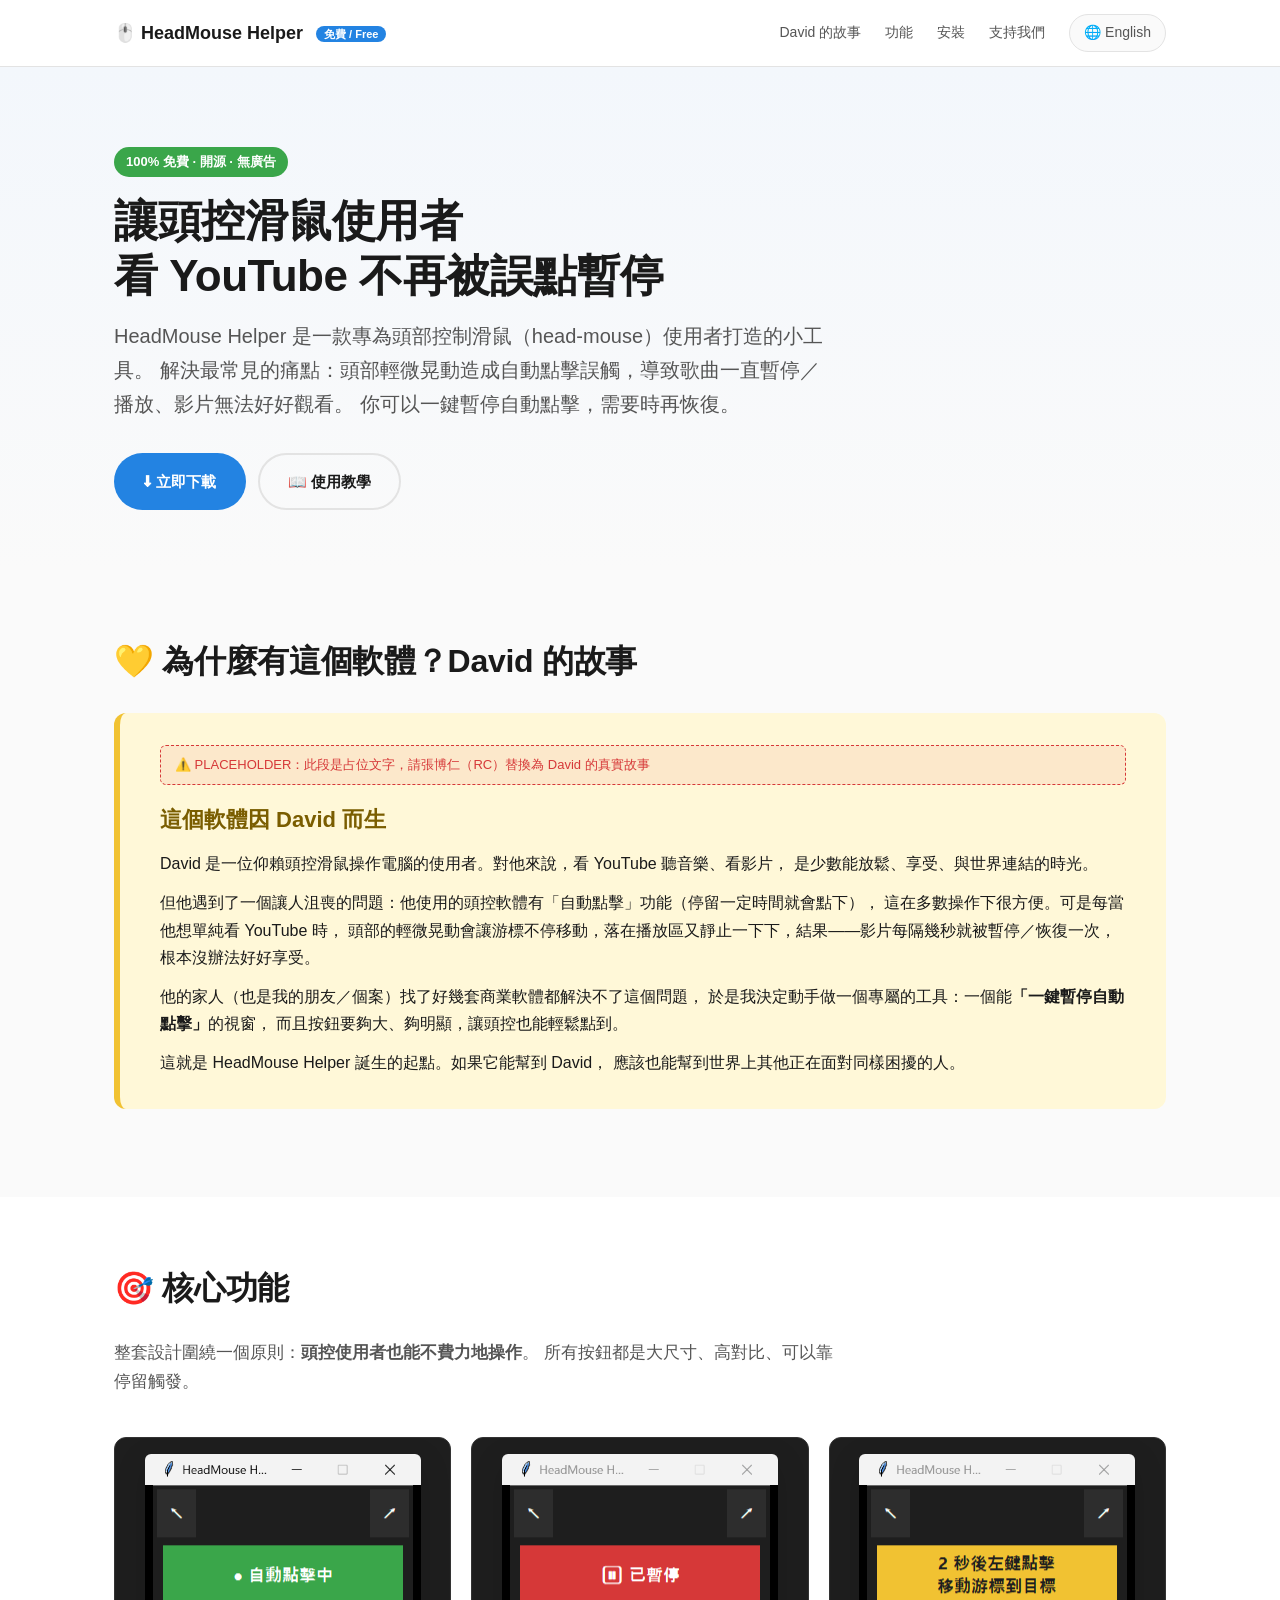
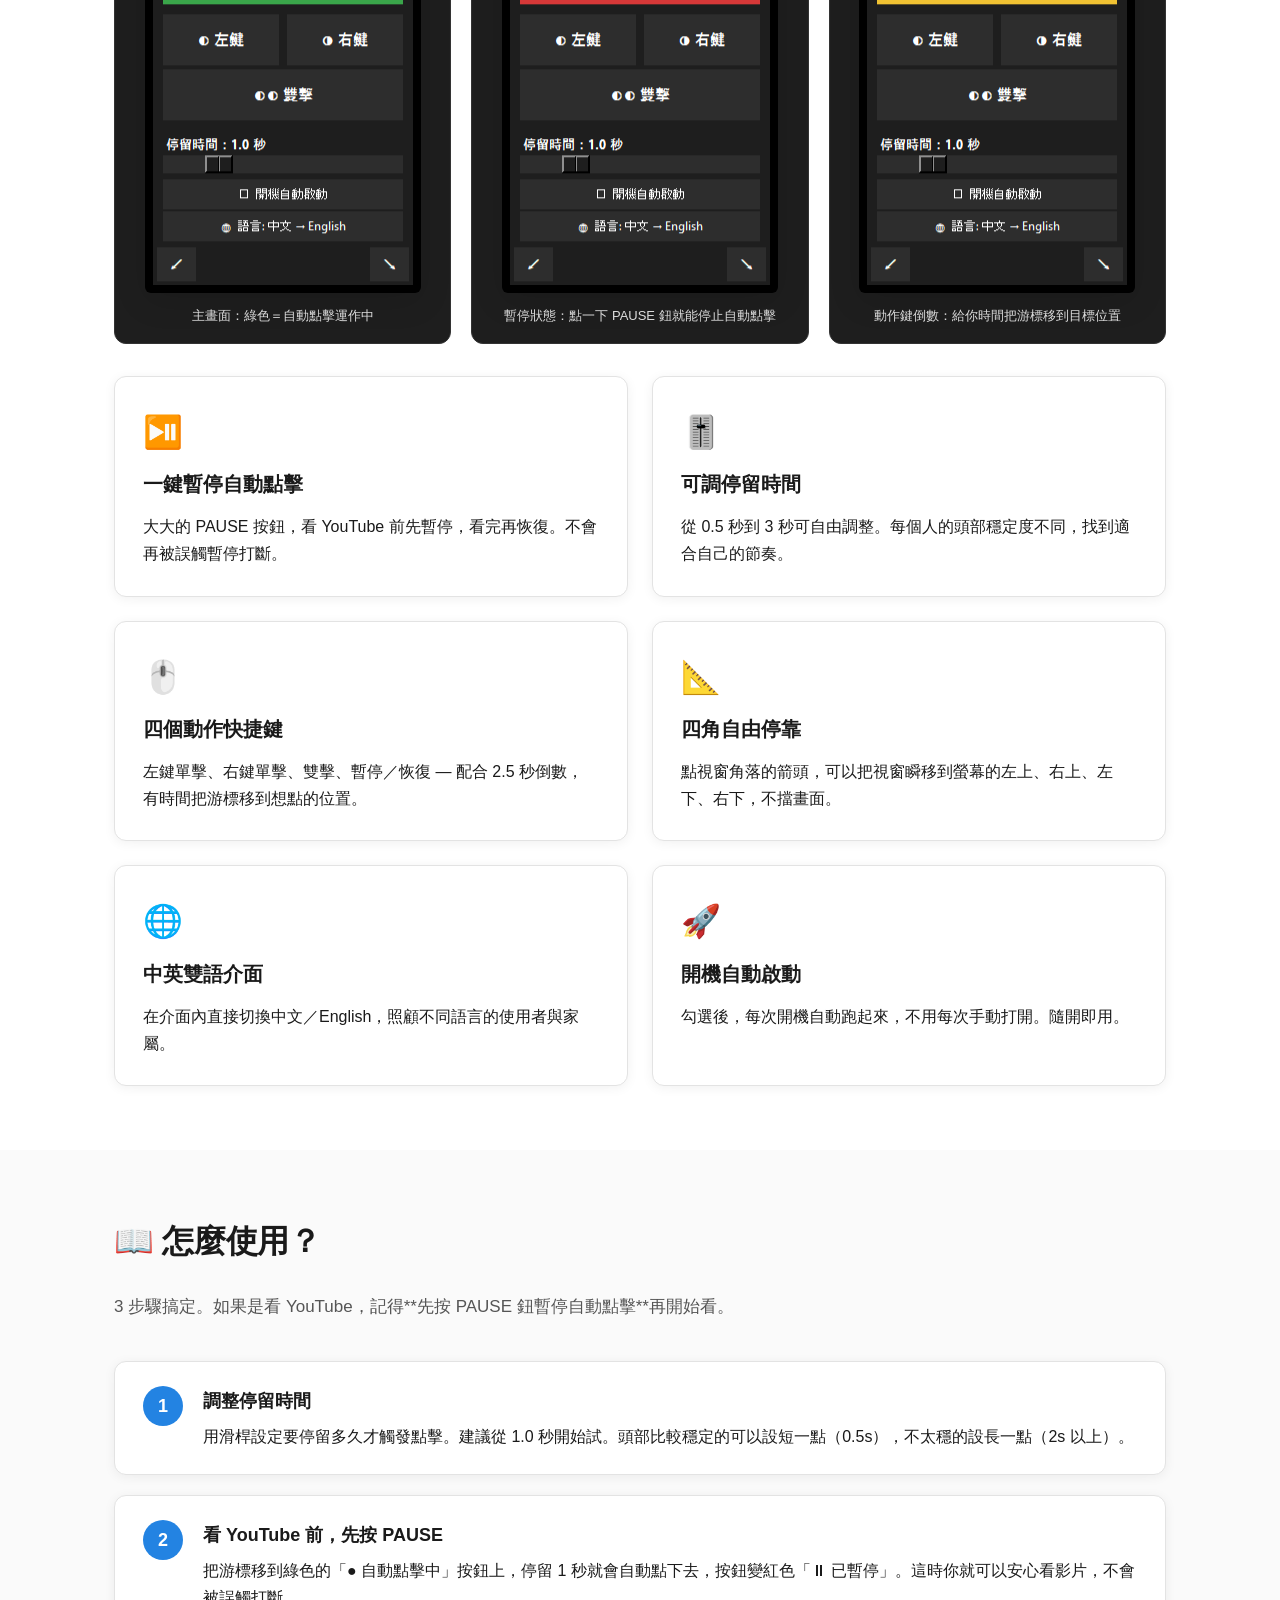
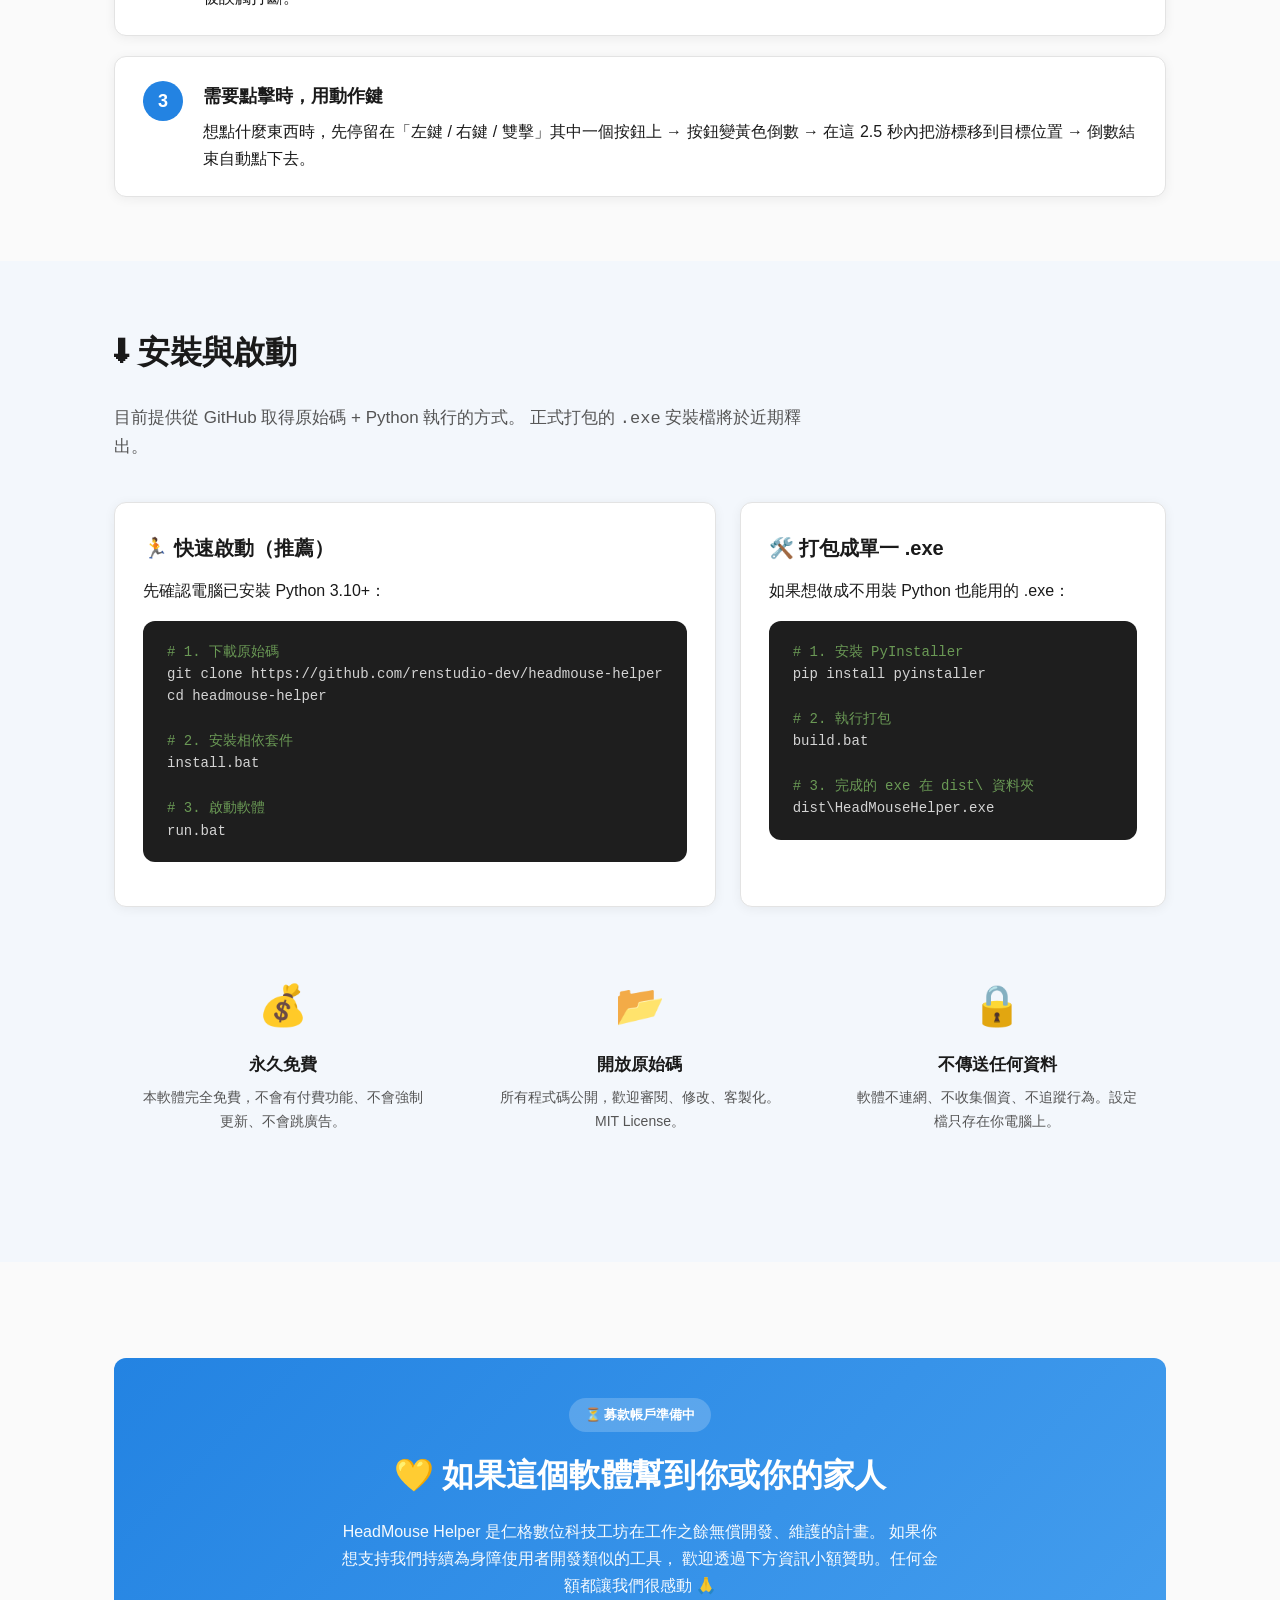
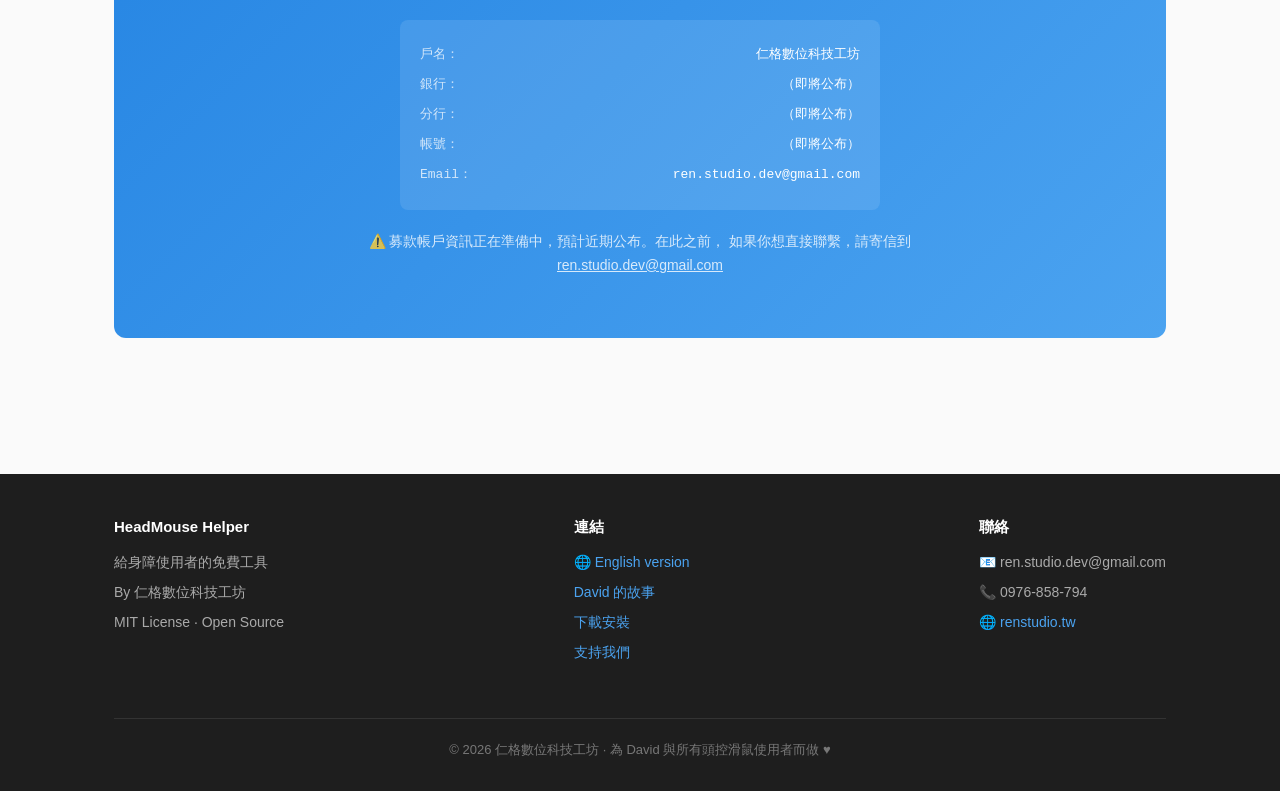
==== docs/index.html @ bfb5f7d2 "feat: bilingual landing page + UI screenshots + README - docs/index.html: Chinese landing page (zh-T" ====
<!DOCTYPE html>
<html lang="zh-TW">
<head>
<meta charset="UTF-8">
<meta name="viewport" content="width=device-width, initial-scale=1.0">
<title>HeadMouse Helper 頭控滑鼠助手 — 給身障使用者的免費點擊工具</title>
<meta name="description" content="HeadMouse Helper 是一款免費的 Windows 桌面工具，幫助頭控滑鼠使用者更輕鬆地操作電腦，特別是看 YouTube 不會被誤點暫停。">
<link rel="stylesheet" href="assets/styles.css">
</head>
<body>

<nav class="topnav">
  <div class="container">
    <div class="brand">
      <a href="index.html">🖱️ HeadMouse Helper</a>
      <span class="badge">免費 / Free</span>
    </div>
    <div class="nav-links">
      <a href="#story">David 的故事</a>
      <a href="#features">功能</a>
      <a href="#install">安裝</a>
      <a href="#donate">支持我們</a>
      <a href="en/index.html" class="lang-switch">🌐 English</a>
    </div>
  </div>
</nav>

<header class="hero">
  <div class="container">
    <span class="free-tag">100% 免費 · 開源 · 無廣告</span>
    <h1>讓頭控滑鼠使用者<br>看 YouTube 不再被誤點暫停</h1>
    <p class="lede">
      HeadMouse Helper 是一款專為頭部控制滑鼠（head-mouse）使用者打造的小工具。
      解決最常見的痛點：頭部輕微晃動造成自動點擊誤觸，導致歌曲一直暫停／播放、影片無法好好觀看。
      你可以一鍵暫停自動點擊，需要時再恢復。
    </p>
    <div class="ctas">
      <a href="#install" class="btn btn-primary">⬇ 立即下載</a>
      <a href="#how-to-use" class="btn btn-ghost">📖 使用教學</a>
    </div>
  </div>
</header>

<section id="story">
  <div class="container">
    <h2>💛 為什麼有這個軟體？David 的故事</h2>
    <div class="story">
      <div class="placeholder-notice">
        ⚠️ PLACEHOLDER：此段是占位文字，請張博仁（RC）替換為 David 的真實故事
      </div>
      <h3>這個軟體因 David 而生</h3>
      <p style="margin-bottom: 12px;">
        David 是一位仰賴頭控滑鼠操作電腦的使用者。對他來說，看 YouTube 聽音樂、看影片，
        是少數能放鬆、享受、與世界連結的時光。
      </p>
      <p style="margin-bottom: 12px;">
        但他遇到了一個讓人沮喪的問題：他使用的頭控軟體有「自動點擊」功能（停留一定時間就會點下），
        這在多數操作下很方便。可是每當他想單純看 YouTube 時，
        頭部的輕微晃動會讓游標不停移動，落在播放區又靜止一下下，結果——影片每隔幾秒就被暫停／恢復一次，
        根本沒辦法好好享受。
      </p>
      <p style="margin-bottom: 12px;">
        他的家人（也是我的朋友／個案）找了好幾套商業軟體都解決不了這個問題，
        於是我決定動手做一個專屬的工具：一個能<strong>「一鍵暫停自動點擊」</strong>的視窗，
        而且按鈕要夠大、夠明顯，讓頭控也能輕鬆點到。
      </p>
      <p>
        這就是 HeadMouse Helper 誕生的起點。如果它能幫到 David，
        應該也能幫到世界上其他正在面對同樣困擾的人。
      </p>
    </div>
  </div>
</section>

<section id="features" style="background: #fff;">
  <div class="container">
    <h2>🎯 核心功能</h2>
    <p class="section-lede">
      整套設計圍繞一個原則：<strong>頭控使用者也能不費力地操作</strong>。
      所有按鈕都是大尺寸、高對比、可以靠停留觸發。
    </p>

    <div class="shots">
      <figure class="shot">
        <img src="screenshots/ui-zh-running.png" alt="自動點擊運作中的主介面" loading="lazy">
        <figcaption>主畫面：綠色＝自動點擊運作中</figcaption>
      </figure>
      <figure class="shot">
        <img src="screenshots/ui-zh-paused.png" alt="自動點擊已暫停" loading="lazy">
        <figcaption>暫停狀態：點一下 PAUSE 鈕就能停止自動點擊</figcaption>
      </figure>
      <figure class="shot">
        <img src="screenshots/ui-zh-countdown.png" alt="倒數模式" loading="lazy">
        <figcaption>動作鍵倒數：給你時間把游標移到目標位置</figcaption>
      </figure>
    </div>

    <div class="grid-2">
      <div class="card">
        <div class="emoji">⏯️</div>
        <h3>一鍵暫停自動點擊</h3>
        <p>大大的 PAUSE 按鈕，看 YouTube 前先暫停，看完再恢復。不會再被誤觸暫停打斷。</p>
      </div>
      <div class="card">
        <div class="emoji">🎚️</div>
        <h3>可調停留時間</h3>
        <p>從 0.5 秒到 3 秒可自由調整。每個人的頭部穩定度不同，找到適合自己的節奏。</p>
      </div>
      <div class="card">
        <div class="emoji">🖱️</div>
        <h3>四個動作快捷鍵</h3>
        <p>左鍵單擊、右鍵單擊、雙擊、暫停／恢復 — 配合 2.5 秒倒數，有時間把游標移到想點的位置。</p>
      </div>
      <div class="card">
        <div class="emoji">📐</div>
        <h3>四角自由停靠</h3>
        <p>點視窗角落的箭頭，可以把視窗瞬移到螢幕的左上、右上、左下、右下，不擋畫面。</p>
      </div>
      <div class="card">
        <div class="emoji">🌐</div>
        <h3>中英雙語介面</h3>
        <p>在介面內直接切換中文／English，照顧不同語言的使用者與家屬。</p>
      </div>
      <div class="card">
        <div class="emoji">🚀</div>
        <h3>開機自動啟動</h3>
        <p>勾選後，每次開機自動跑起來，不用每次手動打開。隨開即用。</p>
      </div>
    </div>
  </div>
</section>

<section id="how-to-use">
  <div class="container">
    <h2>📖 怎麼使用？</h2>
    <p class="section-lede">3 步驟搞定。如果是看 YouTube，記得**先按 PAUSE 鈕暫停自動點擊**再開始看。</p>

    <div class="steps">
      <div class="step">
        <div class="step-num">1</div>
        <div class="step-body">
          <h3>調整停留時間</h3>
          <p>用滑桿設定要停留多久才觸發點擊。建議從 1.0 秒開始試。頭部比較穩定的可以設短一點（0.5s），不太穩的設長一點（2s 以上）。</p>
        </div>
      </div>
      <div class="step">
        <div class="step-num">2</div>
        <div class="step-body">
          <h3>看 YouTube 前，先按 PAUSE</h3>
          <p>把游標移到綠色的「● 自動點擊中」按鈕上，停留 1 秒就會自動點下去，按鈕變紅色「⏸ 已暫停」。這時你就可以安心看影片，不會被誤觸打斷。</p>
        </div>
      </div>
      <div class="step">
        <div class="step-num">3</div>
        <div class="step-body">
          <h3>需要點擊時，用動作鍵</h3>
          <p>想點什麼東西時，先停留在「左鍵 / 右鍵 / 雙擊」其中一個按鈕上 → 按鈕變黃色倒數 → 在這 2.5 秒內把游標移到目標位置 → 倒數結束自動點下去。</p>
        </div>
      </div>
    </div>
  </div>
</section>

<section id="install" style="background: #f3f7fc;">
  <div class="container">
    <h2>⬇ 安裝與啟動</h2>
    <p class="section-lede">
      目前提供從 GitHub 取得原始碼 + Python 執行的方式。
      正式打包的 <code>.exe</code> 安裝檔將於近期釋出。
    </p>

    <div class="grid-2">
      <div class="card">
        <h3>🏃 快速啟動（推薦）</h3>
        <p style="margin-bottom: 14px;">先確認電腦已安裝 Python 3.10+：</p>
        <pre><span class="comment"># 1. 下載原始碼</span>
git clone https://github.com/renstudio-dev/headmouse-helper
cd headmouse-helper

<span class="comment"># 2. 安裝相依套件</span>
install.bat

<span class="comment"># 3. 啟動軟體</span>
run.bat</pre>
      </div>
      <div class="card">
        <h3>🛠️ 打包成單一 .exe</h3>
        <p style="margin-bottom: 14px;">如果想做成不用裝 Python 也能用的 .exe：</p>
        <pre><span class="comment"># 1. 安裝 PyInstaller</span>
pip install pyinstaller

<span class="comment"># 2. 執行打包</span>
build.bat

<span class="comment"># 3. 完成的 exe 在 dist\ 資料夾</span>
dist\HeadMouseHelper.exe</pre>
      </div>
    </div>

    <div class="feature-row">
      <div class="feature">
        <div class="emoji">💰</div>
        <h4>永久免費</h4>
        <p>本軟體完全免費，不會有付費功能、不會強制更新、不會跳廣告。</p>
      </div>
      <div class="feature">
        <div class="emoji">📂</div>
        <h4>開放原始碼</h4>
        <p>所有程式碼公開，歡迎審閱、修改、客製化。MIT License。</p>
      </div>
      <div class="feature">
        <div class="emoji">🔒</div>
        <h4>不傳送任何資料</h4>
        <p>軟體不連網、不收集個資、不追蹤行為。設定檔只存在你電腦上。</p>
      </div>
    </div>
  </div>
</section>

<section id="donate">
  <div class="container">
    <div class="donate">
      <span class="coming-soon">⏳ 募款帳戶準備中</span>
      <h2>💛 如果這個軟體幫到你或你的家人</h2>
      <p>
        HeadMouse Helper 是仁格數位科技工坊在工作之餘無償開發、維護的計畫。
        如果你想支持我們持續為身障使用者開發類似的工具，
        歡迎透過下方資訊小額贊助。任何金額都讓我們很感動 🙏
      </p>
      <div class="donate-info">
        <div class="field"><span class="label">戶名：</span><span>仁格數位科技工坊</span></div>
        <div class="field"><span class="label">銀行：</span><span>（即將公布）</span></div>
        <div class="field"><span class="label">分行：</span><span>（即將公布）</span></div>
        <div class="field"><span class="label">帳號：</span><span>（即將公布）</span></div>
        <div class="field"><span class="label">Email：</span><span>ren.studio.dev@gmail.com</span></div>
      </div>
      <p style="margin-top: 20px; font-size: 14px; opacity: 0.8;">
        ⚠️ 募款帳戶資訊正在準備中，預計近期公布。在此之前，
        如果你想直接聯繫，請寄信到 <a href="mailto:ren.studio.dev@gmail.com" style="color:#fff; text-decoration: underline;">ren.studio.dev@gmail.com</a>
      </p>
    </div>
  </div>
</section>

<footer>
  <div class="container">
    <div>
      <h4>HeadMouse Helper</h4>
      <ul>
        <li>給身障使用者的免費工具</li>
        <li>By 仁格數位科技工坊</li>
        <li>MIT License · Open Source</li>
      </ul>
    </div>
    <div>
      <h4>連結</h4>
      <ul>
        <li><a href="en/index.html">🌐 English version</a></li>
        <li><a href="#story">David 的故事</a></li>
        <li><a href="#install">下載安裝</a></li>
        <li><a href="#donate">支持我們</a></li>
      </ul>
    </div>
    <div>
      <h4>聯絡</h4>
      <ul>
        <li>📧 ren.studio.dev@gmail.com</li>
        <li>📞 0976-858-794</li>
        <li>🌐 <a href="https://renstudio.tw">renstudio.tw</a></li>
      </ul>
    </div>
    <div class="credit">
      © 2026 仁格數位科技工坊 · 為 David 與所有頭控滑鼠使用者而做 ♥
    </div>
  </div>
</footer>

</body>
</html>
---- docs/assets/styles.css ----
/* HeadMouse Helper landing page styles */
:root {
  --bg: #fafafa;
  --bg-card: #ffffff;
  --bg-dark: #1e1e1e;
  --text: #1a1a1a;
  --text-muted: #555;
  --text-light: #fff;
  --accent: #2383e2;
  --accent-hover: #1a6dc1;
  --success: #3aa64a;
  --warn: #f1c232;
  --danger: #d63838;
  --border: #e3e3e3;
  --radius: 12px;
  --shadow: 0 2px 12px rgba(0, 0, 0, 0.06);
  --shadow-lg: 0 8px 32px rgba(0, 0, 0, 0.12);
}

* { box-sizing: border-box; margin: 0; padding: 0; }

html { scroll-behavior: smooth; }

body {
  font-family: -apple-system, "Segoe UI", "Microsoft JhengHei", "Noto Sans TC", sans-serif;
  line-height: 1.7;
  color: var(--text);
  background: var(--bg);
}

img { max-width: 100%; height: auto; display: block; }

a { color: var(--accent); text-decoration: none; }
a:hover { color: var(--accent-hover); text-decoration: underline; }

.container { max-width: 1100px; margin: 0 auto; padding: 0 24px; }

/* Top nav */
.topnav {
  background: var(--bg-card);
  border-bottom: 1px solid var(--border);
  position: sticky;
  top: 0;
  z-index: 100;
  backdrop-filter: blur(8px);
}
.topnav .container {
  display: flex;
  align-items: center;
  justify-content: space-between;
  padding-top: 14px;
  padding-bottom: 14px;
}
.brand { font-size: 18px; font-weight: 700; color: var(--text); }
.brand a { color: var(--text); text-decoration: none; }
.brand .badge {
  font-size: 11px;
  background: var(--accent);
  color: #fff;
  padding: 2px 8px;
  border-radius: 999px;
  margin-left: 8px;
  vertical-align: middle;
}
.nav-links { display: flex; gap: 24px; align-items: center; }
.nav-links a { color: var(--text-muted); font-size: 14px; }
.nav-links a:hover { color: var(--accent); }
.lang-switch {
  background: var(--bg);
  border: 1px solid var(--border);
  padding: 6px 14px;
  border-radius: 999px;
  font-size: 14px;
  color: var(--text);
}

/* Hero */
.hero {
  padding: 80px 0 60px;
  background: linear-gradient(180deg, #f3f7fc 0%, var(--bg) 100%);
}
.hero h1 {
  font-size: 44px;
  line-height: 1.25;
  margin-bottom: 16px;
  font-weight: 800;
  letter-spacing: -0.5px;
}
.hero .lede {
  font-size: 20px;
  color: var(--text-muted);
  margin-bottom: 32px;
  max-width: 720px;
}
.hero .ctas { display: flex; gap: 12px; flex-wrap: wrap; }
.btn {
  display: inline-block;
  padding: 14px 28px;
  border-radius: 999px;
  font-weight: 600;
  font-size: 15px;
  text-decoration: none;
  border: 2px solid transparent;
  transition: transform 0.1s ease, background 0.2s ease;
}
.btn:hover { transform: translateY(-1px); text-decoration: none; }
.btn-primary { background: var(--accent); color: #fff; }
.btn-primary:hover { background: var(--accent-hover); color: #fff; }
.btn-ghost { background: transparent; border-color: var(--border); color: var(--text); }
.btn-ghost:hover { border-color: var(--accent); color: var(--accent); }

.free-tag {
  display: inline-block;
  background: var(--success);
  color: #fff;
  padding: 4px 12px;
  border-radius: 999px;
  font-size: 13px;
  font-weight: 600;
  margin-bottom: 16px;
}

/* Section */
section { padding: 64px 0; }
section h2 {
  font-size: 32px;
  font-weight: 700;
  margin-bottom: 24px;
  letter-spacing: -0.3px;
}
section .section-lede {
  color: var(--text-muted);
  font-size: 17px;
  margin-bottom: 40px;
  max-width: 720px;
}

/* David story */
.story {
  background: #fff8d8;
  border-left: 6px solid var(--warn);
  padding: 32px 40px;
  border-radius: var(--radius);
  margin: 24px 0;
}
.story h3 { font-size: 22px; margin-bottom: 12px; color: #7a5d00; }
.story .placeholder-notice {
  background: rgba(214, 56, 56, 0.08);
  color: var(--danger);
  padding: 8px 14px;
  border-radius: 6px;
  font-size: 13px;
  margin-bottom: 16px;
  border: 1px dashed var(--danger);
}

/* Problem / Solution grid */
.grid-2 {
  display: grid;
  grid-template-columns: repeat(2, 1fr);
  gap: 24px;
}
@media (max-width: 720px) {
  .grid-2 { grid-template-columns: 1fr; }
  .hero h1 { font-size: 32px; }
}
.card {
  background: var(--bg-card);
  border-radius: var(--radius);
  padding: 28px;
  border: 1px solid var(--border);
  box-shadow: var(--shadow);
}
.card h3 { font-size: 20px; margin-bottom: 12px; }
.card .emoji { font-size: 32px; margin-bottom: 8px; }

/* Screenshots */
.shots {
  display: grid;
  grid-template-columns: repeat(3, 1fr);
  gap: 20px;
  margin: 32px 0;
}
@media (max-width: 720px) {
  .shots { grid-template-columns: 1fr; }
}
.shot {
  background: var(--bg-dark);
  border-radius: var(--radius);
  padding: 16px;
  text-align: center;
  border: 1px solid #333;
}
.shot img {
  margin: 0 auto;
  border-radius: 6px;
  box-shadow: var(--shadow-lg);
}
.shot figcaption {
  margin-top: 12px;
  color: #ddd;
  font-size: 13px;
}

/* Steps */
.steps { display: flex; flex-direction: column; gap: 20px; }
.step {
  background: var(--bg-card);
  border-radius: var(--radius);
  padding: 24px 28px;
  border: 1px solid var(--border);
  display: flex;
  gap: 20px;
  align-items: flex-start;
  box-shadow: var(--shadow);
}
.step-num {
  background: var(--accent);
  color: #fff;
  width: 40px;
  height: 40px;
  border-radius: 50%;
  display: flex;
  align-items: center;
  justify-content: center;
  font-weight: 700;
  font-size: 18px;
  flex-shrink: 0;
}
.step h3 { font-size: 18px; margin-bottom: 6px; }
.step .step-body { flex: 1; }
.step code {
  background: #f1f1f1;
  padding: 3px 8px;
  border-radius: 4px;
  font-family: Consolas, monospace;
  font-size: 13px;
  color: #c0392b;
}

/* Code block */
pre {
  background: var(--bg-dark);
  color: #d4d4d4;
  padding: 20px 24px;
  border-radius: var(--radius);
  overflow-x: auto;
  font-family: Consolas, monospace;
  font-size: 14px;
  line-height: 1.6;
  margin: 16px 0;
}
pre .comment { color: #6a9955; }

/* Donate */
.donate {
  background: linear-gradient(135deg, #2383e2 0%, #4ba3f0 100%);
  color: #fff;
  border-radius: var(--radius);
  padding: 40px;
  text-align: center;
  margin: 32px 0;
}
.donate h2 { color: #fff; margin-bottom: 16px; }
.donate p { opacity: 0.95; max-width: 600px; margin: 0 auto 20px; }
.donate .coming-soon {
  display: inline-block;
  background: rgba(255, 255, 255, 0.2);
  padding: 6px 16px;
  border-radius: 999px;
  font-size: 13px;
  font-weight: 600;
  margin-bottom: 16px;
}
.donate-info {
  background: rgba(255, 255, 255, 0.1);
  border-radius: 8px;
  padding: 20px;
  font-family: Consolas, monospace;
  font-size: 13px;
  text-align: left;
  max-width: 480px;
  margin: 0 auto;
}
.donate-info .field { display: flex; justify-content: space-between; padding: 4px 0; }
.donate-info .label { opacity: 0.75; }

/* Footer */
footer {
  background: var(--bg-dark);
  color: #aaa;
  padding: 40px 0 30px;
  margin-top: 40px;
}
footer a { color: #4ba3f0; }
footer .container {
  display: flex;
  justify-content: space-between;
  flex-wrap: wrap;
  gap: 24px;
}
footer h4 { color: #fff; margin-bottom: 12px; font-size: 15px; }
footer ul { list-style: none; }
footer ul li { margin: 6px 0; font-size: 14px; }
footer .credit {
  width: 100%;
  border-top: 1px solid #333;
  padding-top: 20px;
  margin-top: 24px;
  font-size: 13px;
  text-align: center;
  color: #777;
}

/* Free / accessible badges */
.feature-row {
  display: grid;
  grid-template-columns: repeat(3, 1fr);
  gap: 20px;
  margin: 40px 0;
}
@media (max-width: 720px) {
  .feature-row { grid-template-columns: 1fr; }
}
.feature {
  text-align: center;
  padding: 24px;
}
.feature .emoji { font-size: 40px; margin-bottom: 12px; }
.feature h4 { font-size: 17px; margin-bottom: 6px; }
.feature p { color: var(--text-muted); font-size: 14px; }
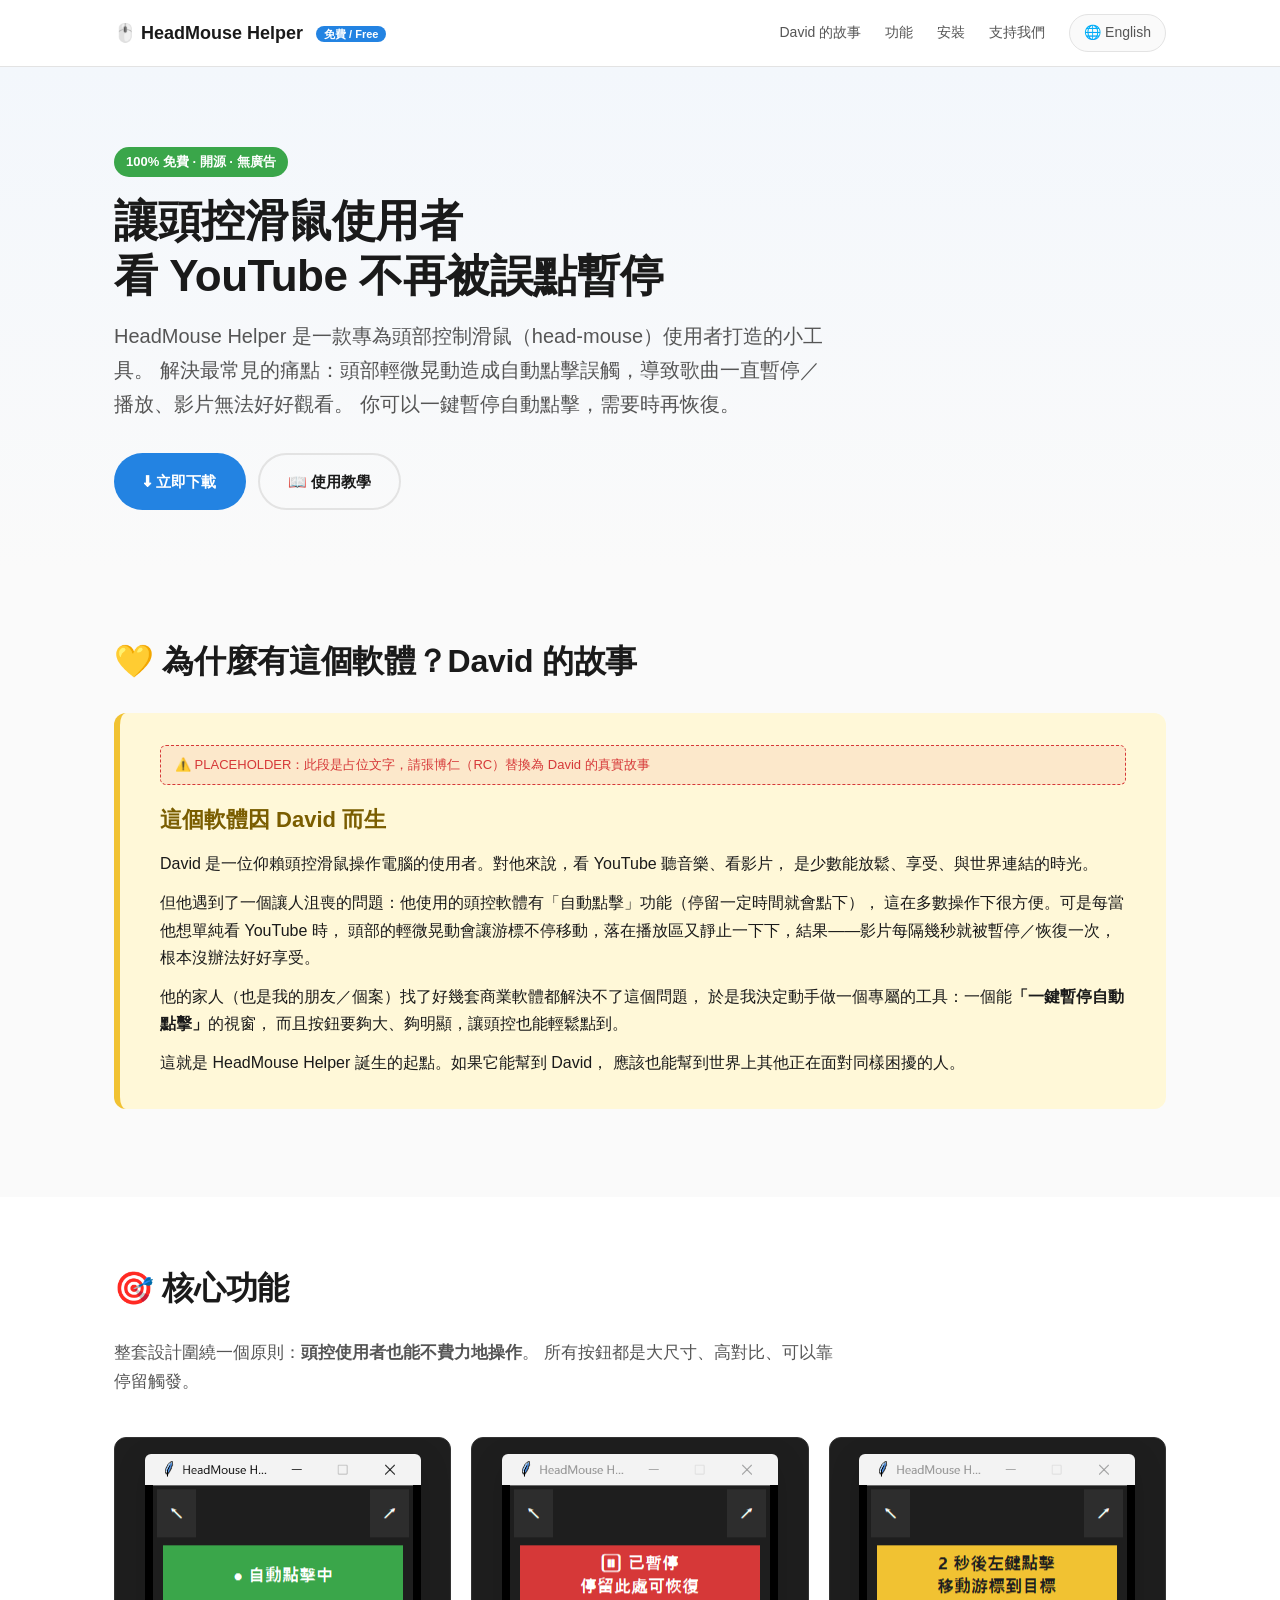
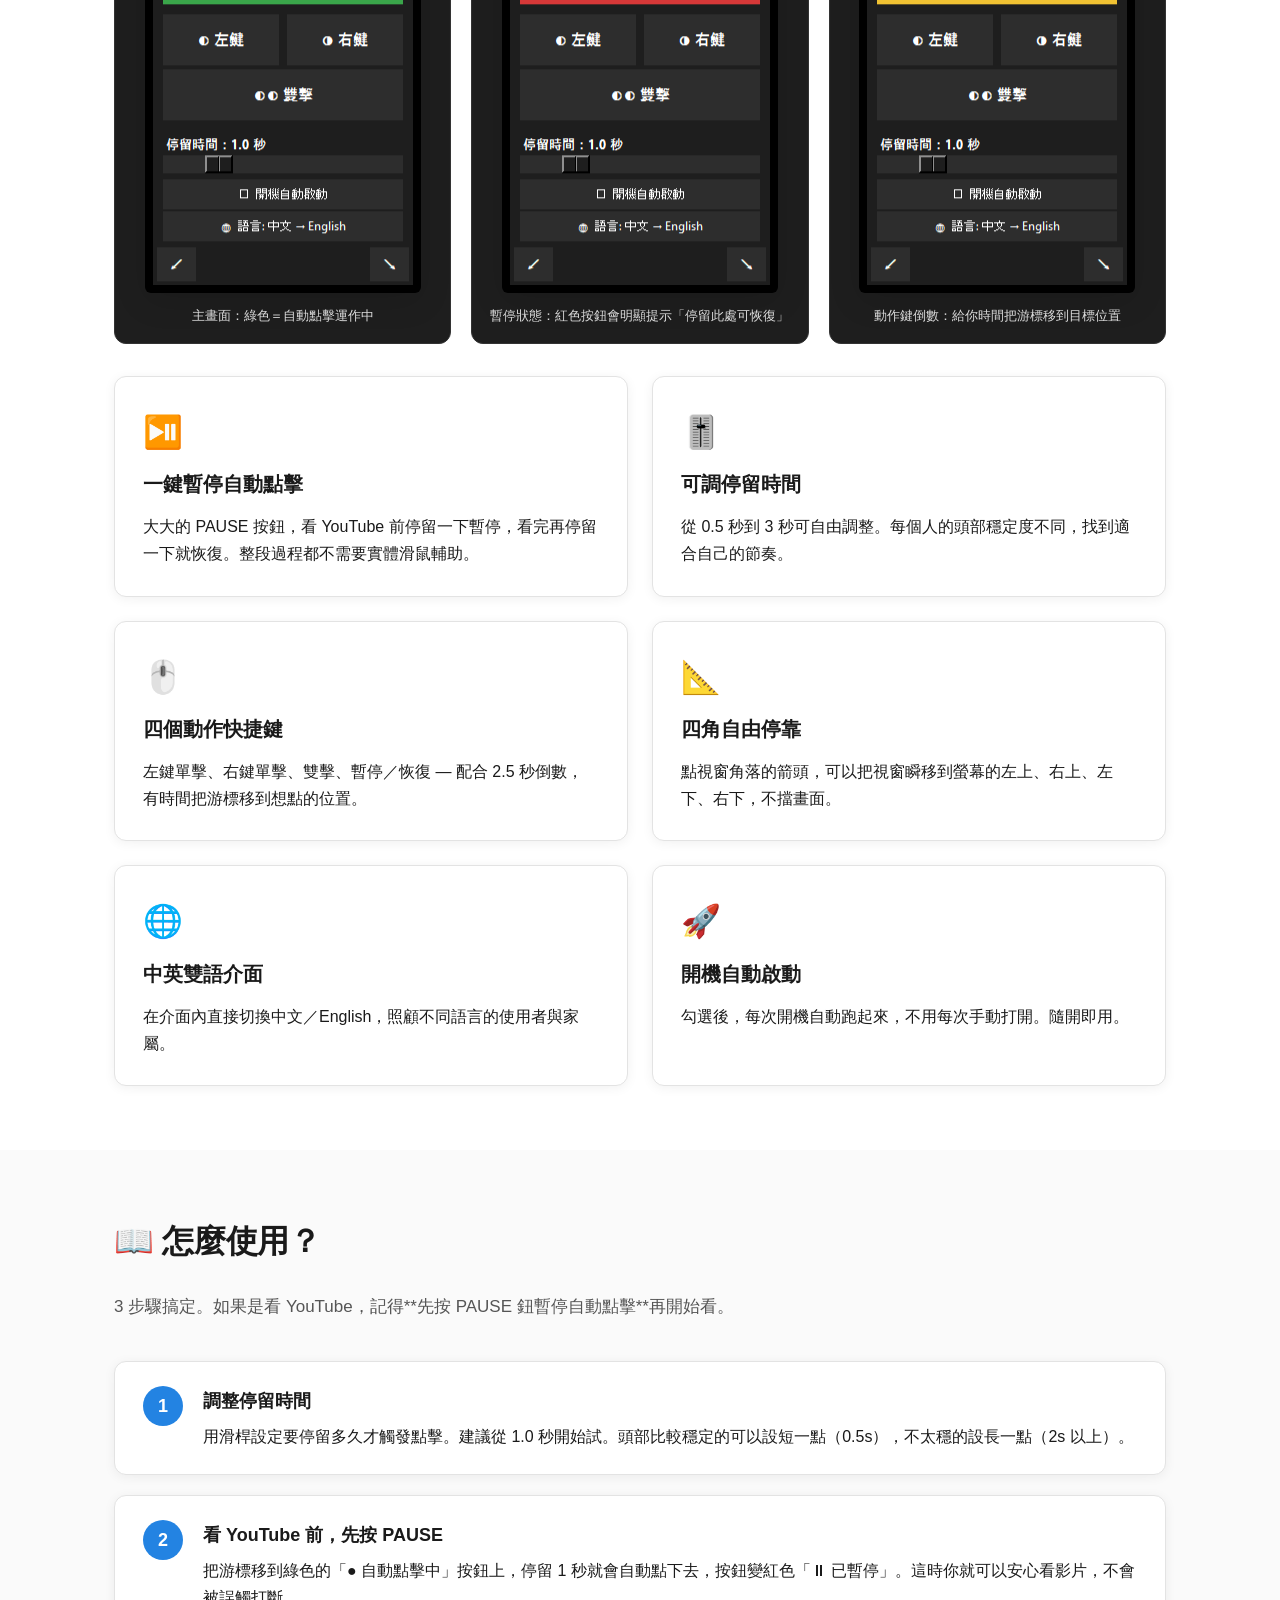
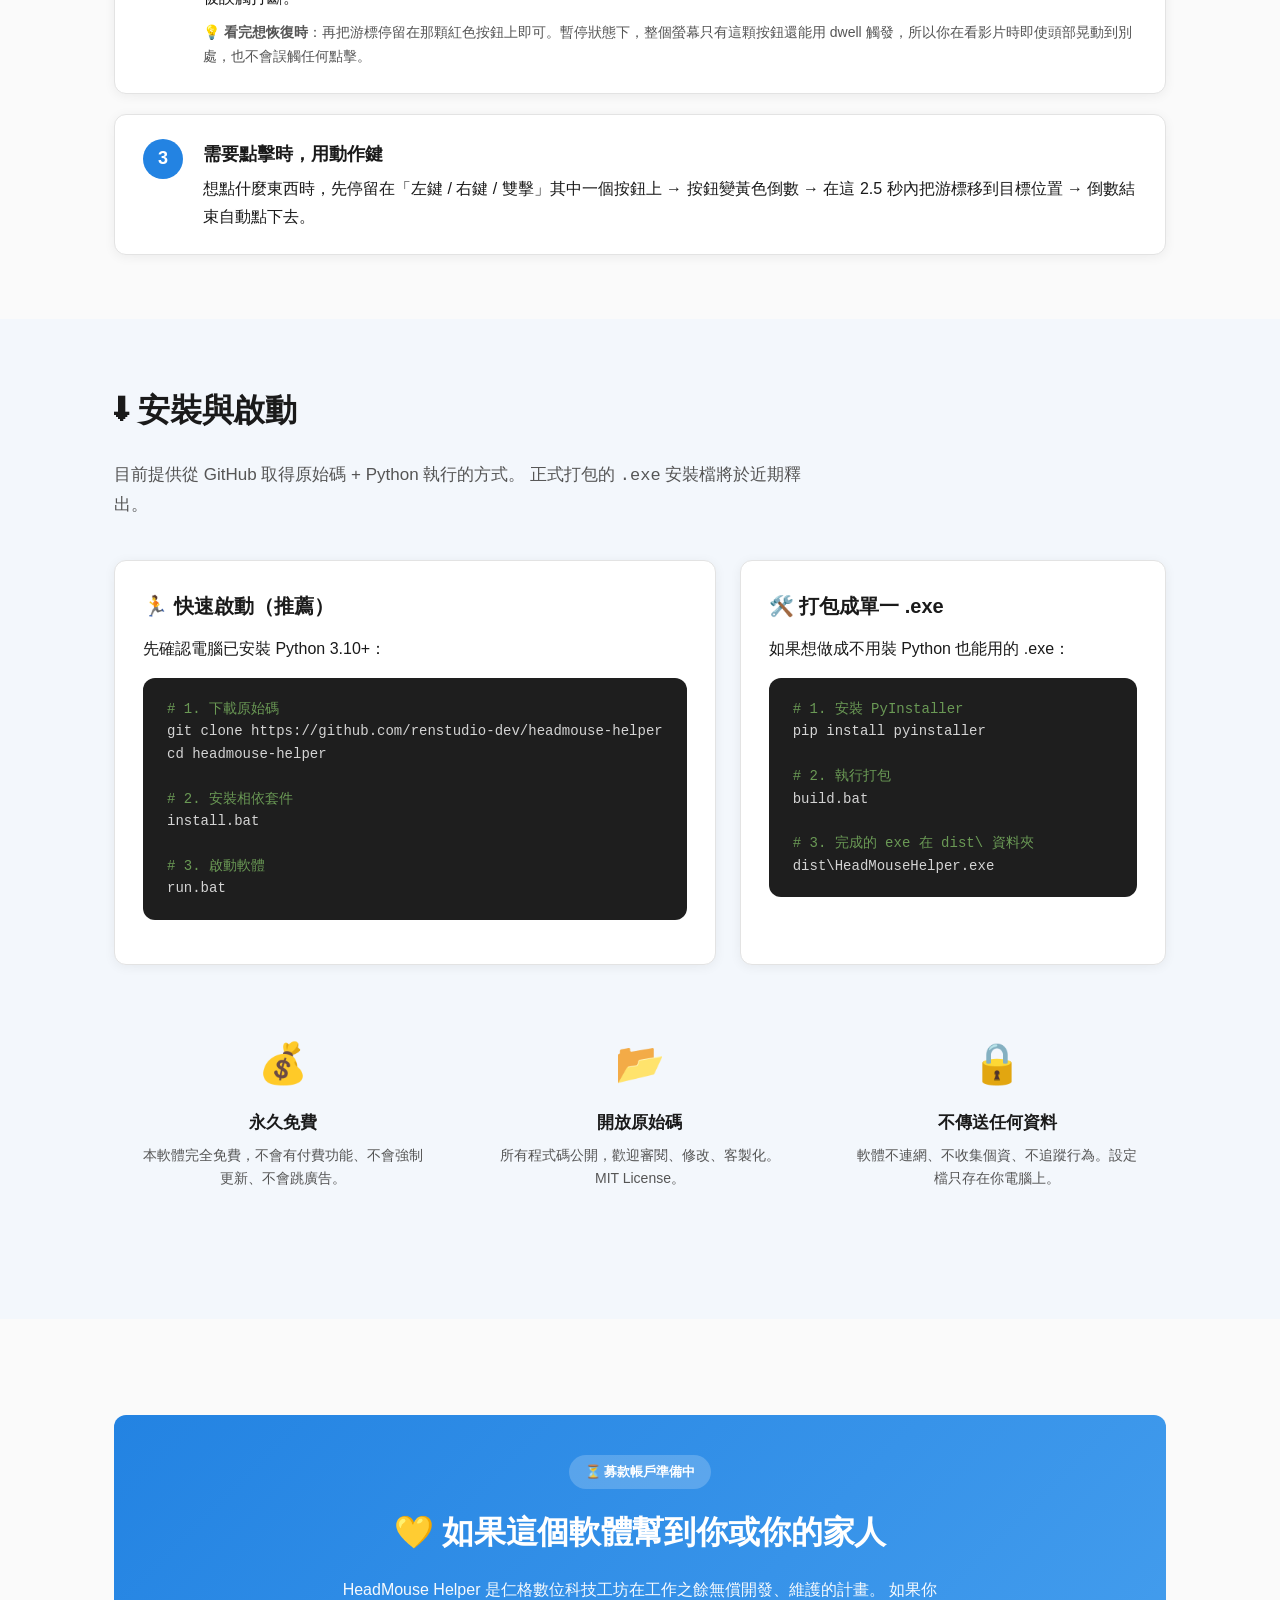
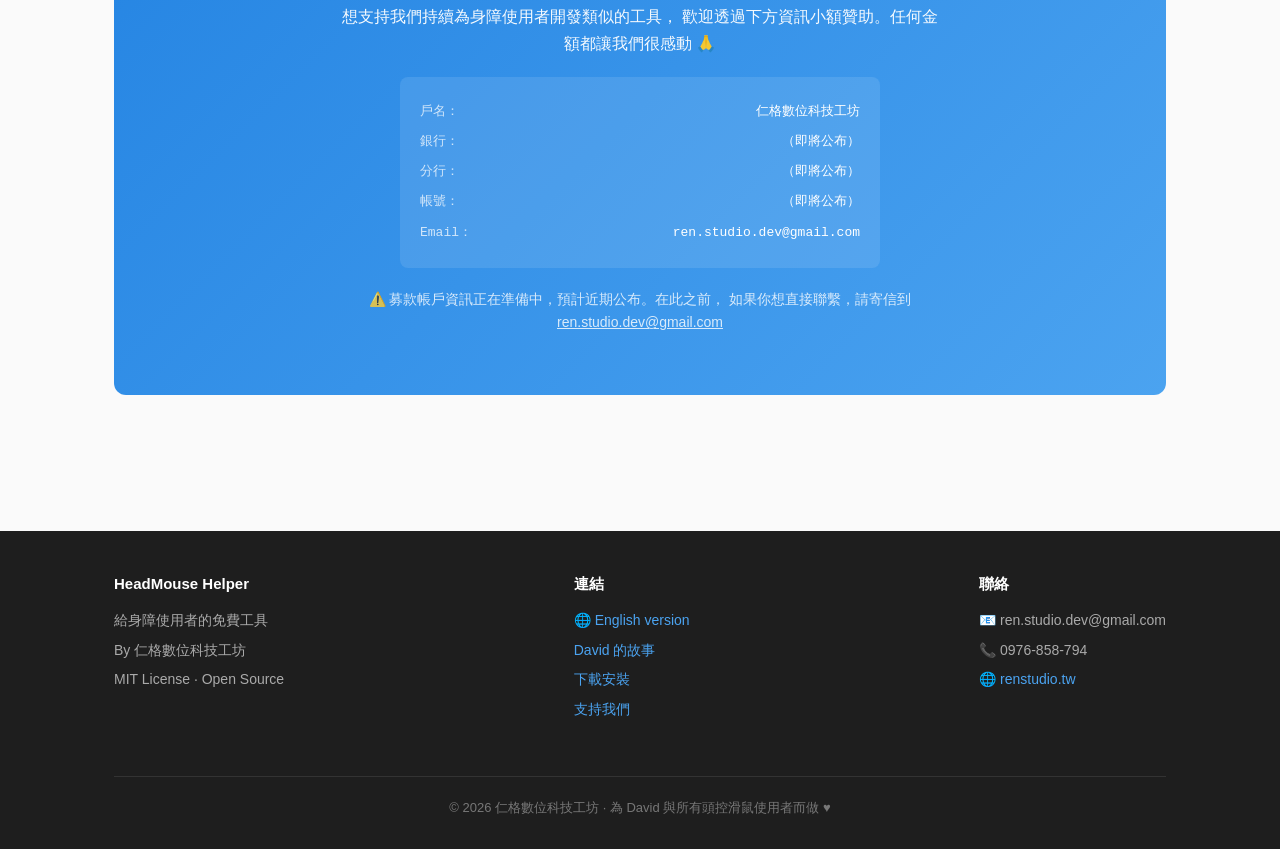
==== commit e5c8562c: "docs: update tutorial HTML for resume-by-dwell behavior - Paused screenshot captions now reflect the" ====
--- a/docs/index.html
+++ b/docs/index.html
@@ -87,7 +87,7 @@
       </figure>
       <figure class="shot">
         <img src="screenshots/ui-zh-paused.png" alt="自動點擊已暫停" loading="lazy">
-        <figcaption>暫停狀態：點一下 PAUSE 鈕就能停止自動點擊</figcaption>
+        <figcaption>暫停狀態：紅色按鈕會明顯提示「停留此處可恢復」</figcaption>
       </figure>
       <figure class="shot">
         <img src="screenshots/ui-zh-countdown.png" alt="倒數模式" loading="lazy">
@@ -99,7 +99,7 @@
       <div class="card">
         <div class="emoji">⏯️</div>
         <h3>一鍵暫停自動點擊</h3>
-        <p>大大的 PAUSE 按鈕，看 YouTube 前先暫停，看完再恢復。不會再被誤觸暫停打斷。</p>
+        <p>大大的 PAUSE 按鈕，看 YouTube 前停留一下暫停，看完再停留一下就恢復。整段過程都不需要實體滑鼠輔助。</p>
       </div>
       <div class="card">
         <div class="emoji">🎚️</div>
@@ -148,6 +148,7 @@
         <div class="step-body">
           <h3>看 YouTube 前，先按 PAUSE</h3>
           <p>把游標移到綠色的「● 自動點擊中」按鈕上，停留 1 秒就會自動點下去，按鈕變紅色「⏸ 已暫停」。這時你就可以安心看影片，不會被誤觸打斷。</p>
+          <p style="margin-top: 10px; color: var(--text-muted); font-size: 14px;">💡 <strong>看完想恢復時</strong>：再把游標停留在那顆紅色按鈕上即可。暫停狀態下，整個螢幕只有這顆按鈕還能用 dwell 觸發，所以你在看影片時即使頭部晃動到別處，也不會誤觸任何點擊。</p>
         </div>
       </div>
       <div class="step">
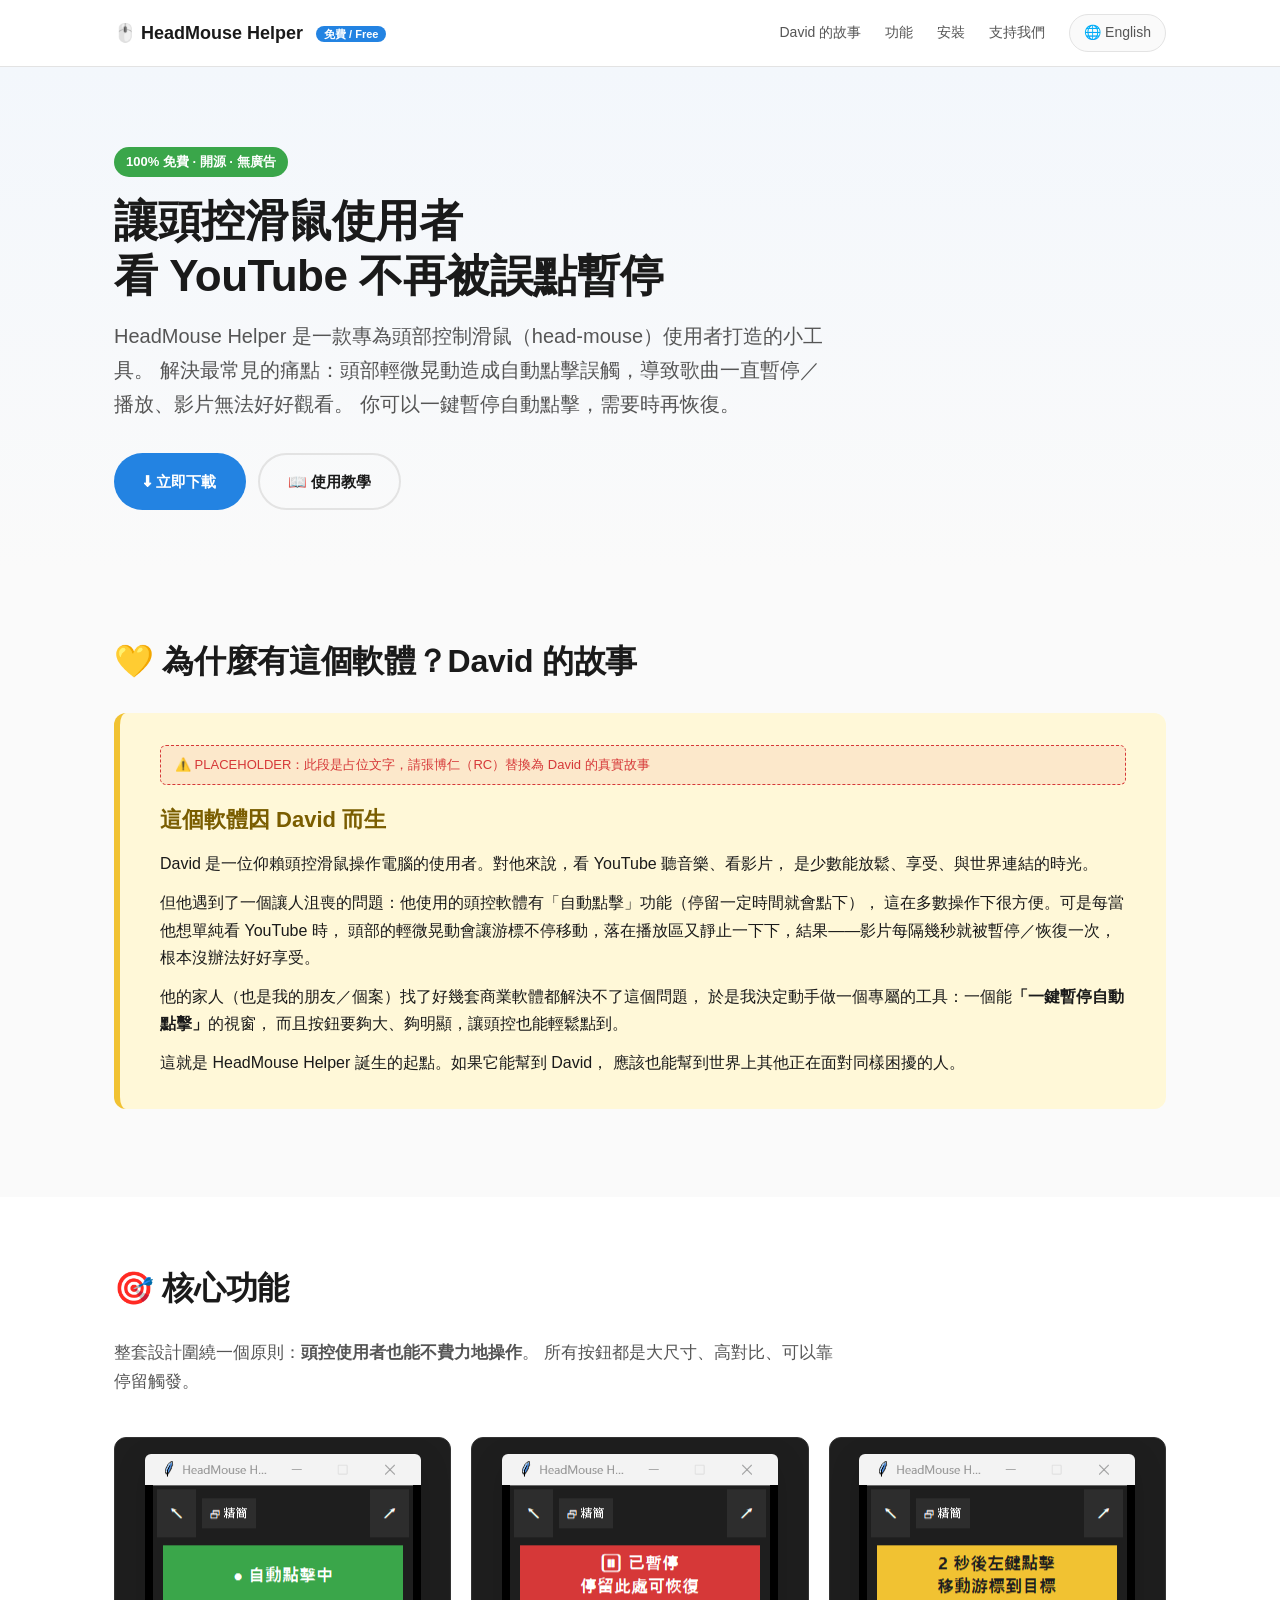
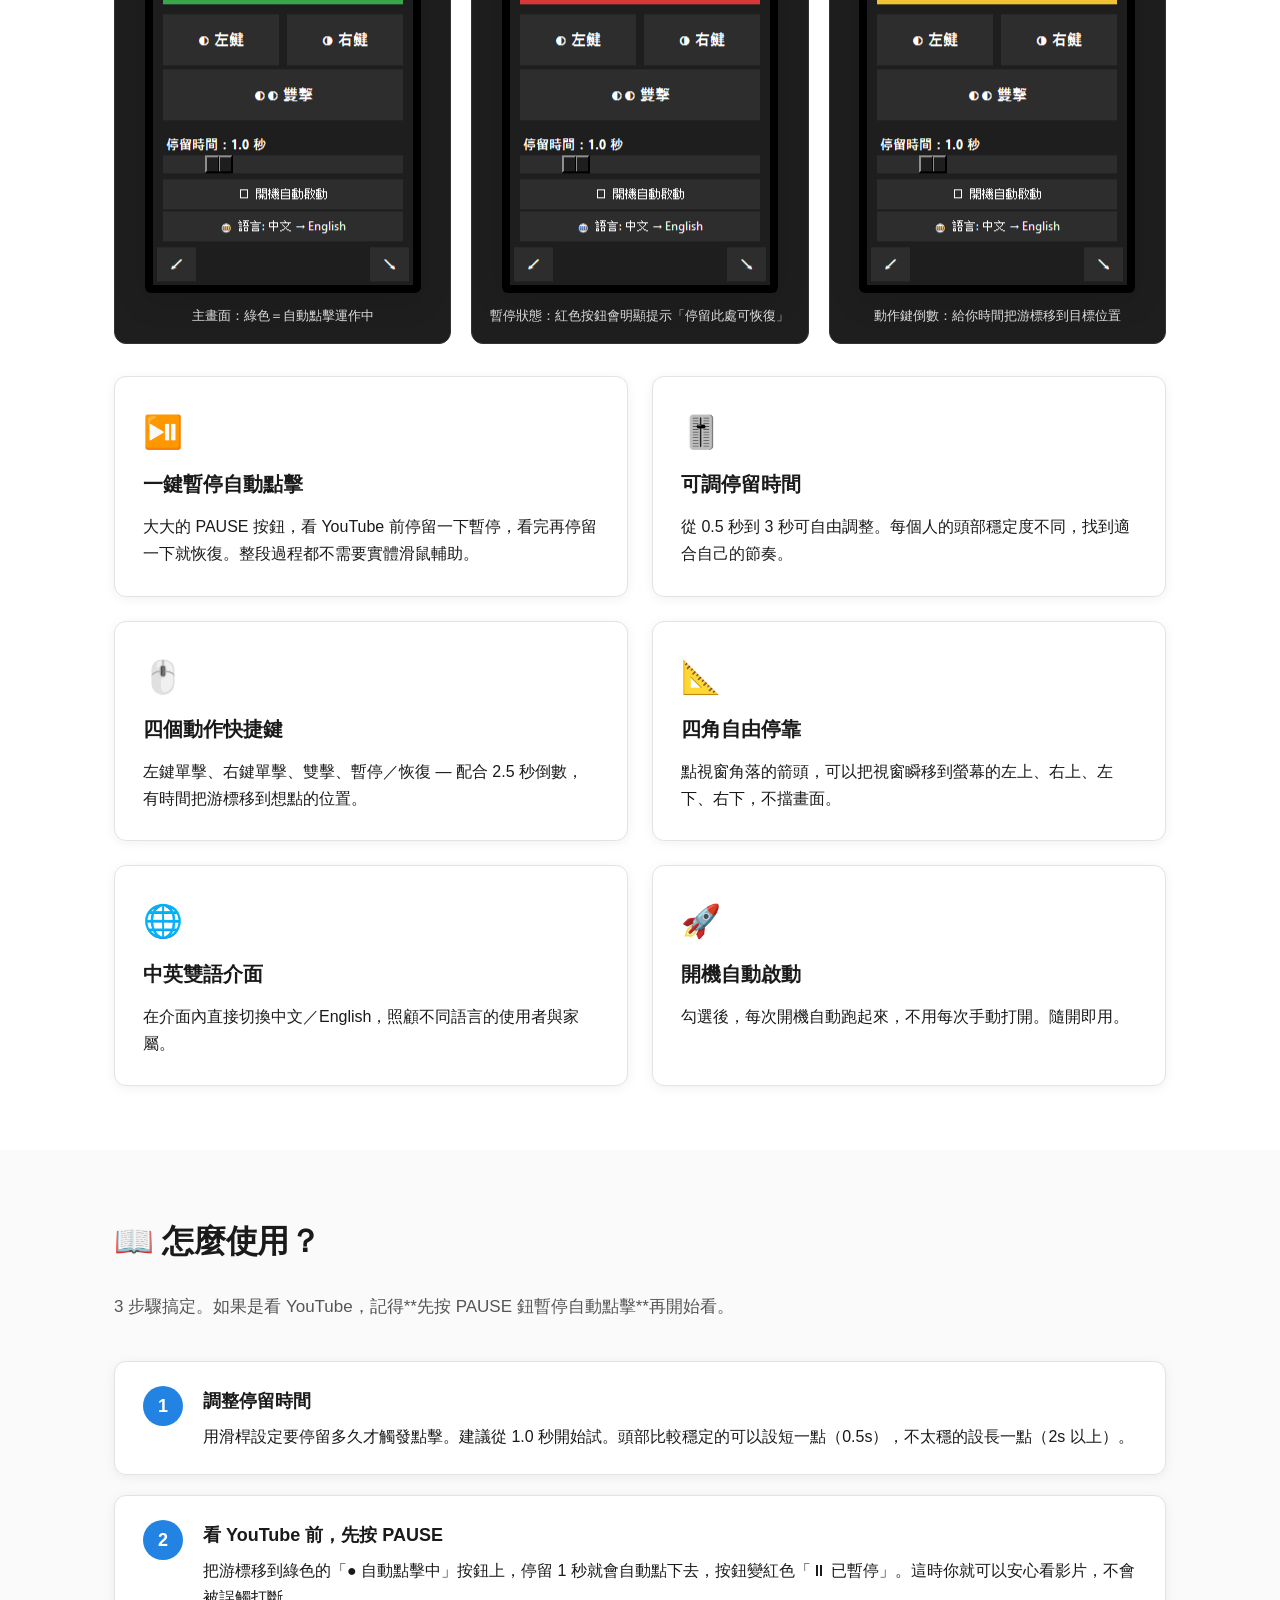
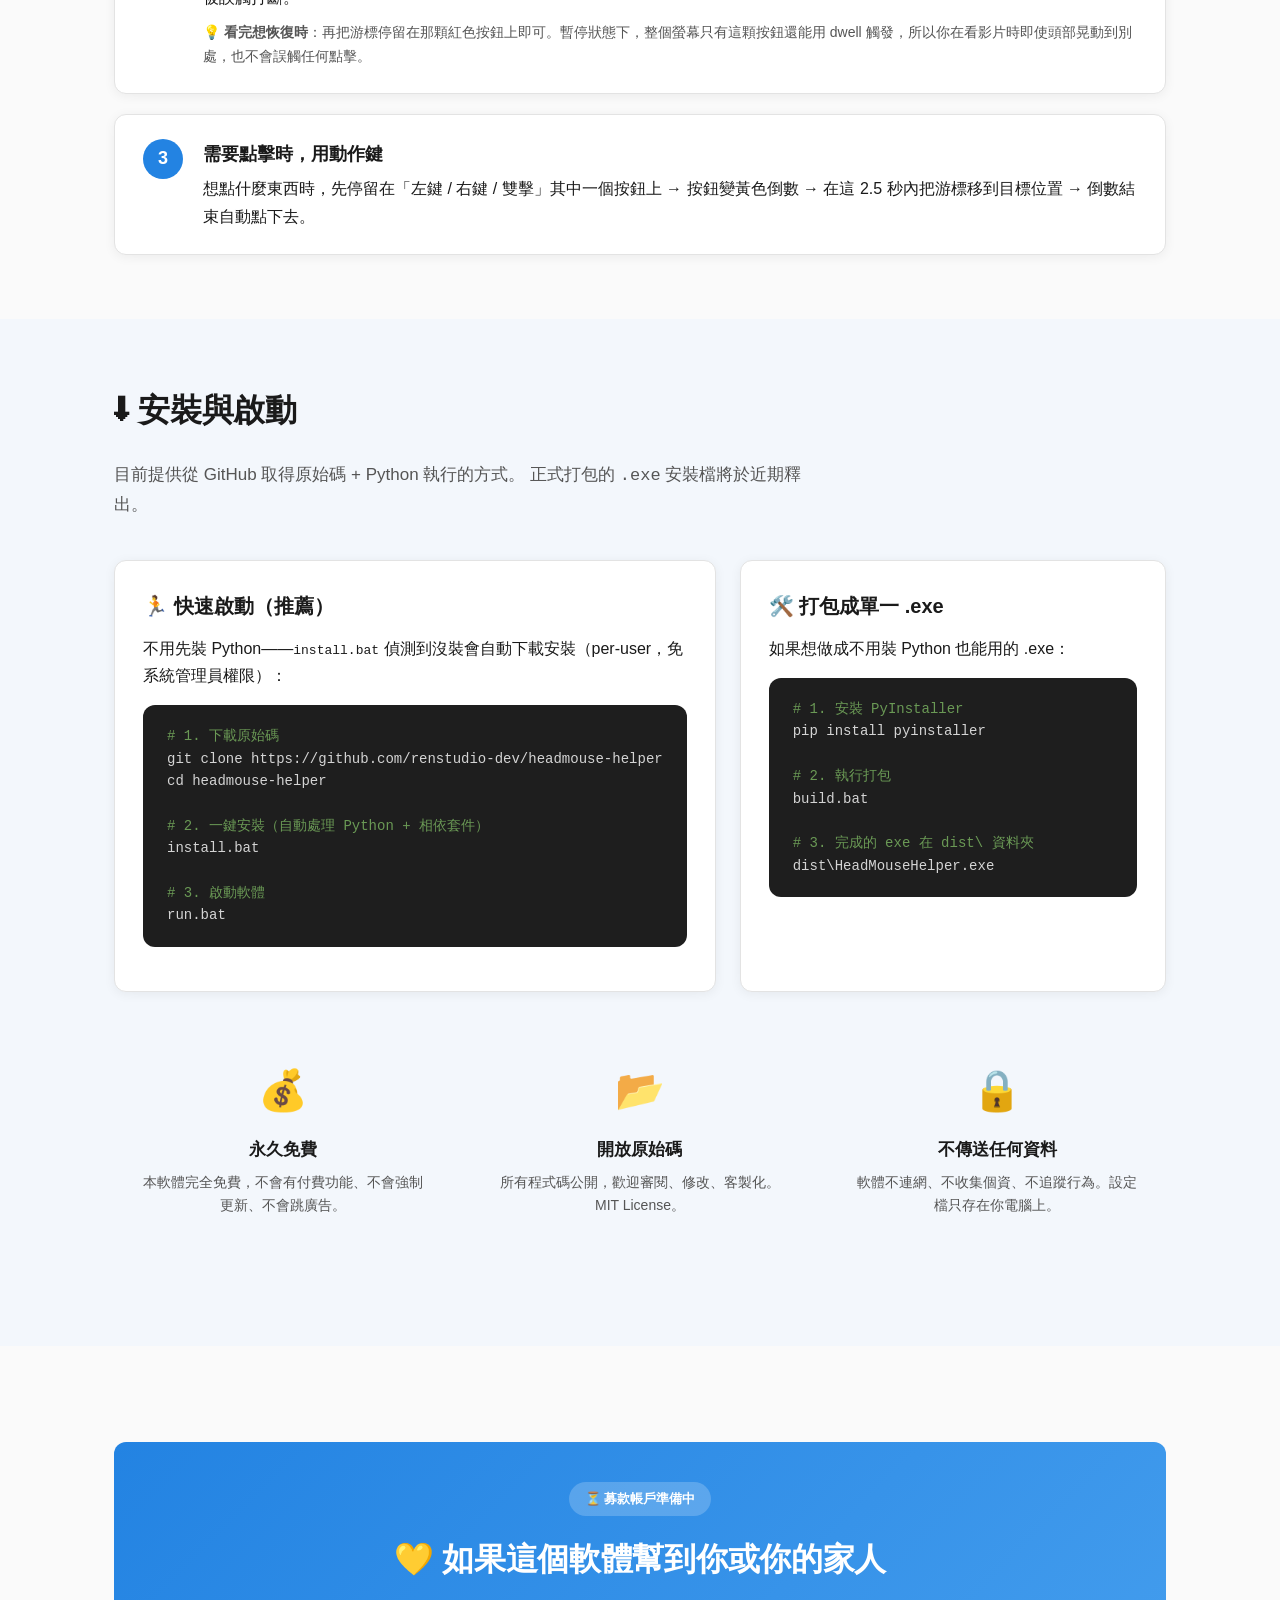
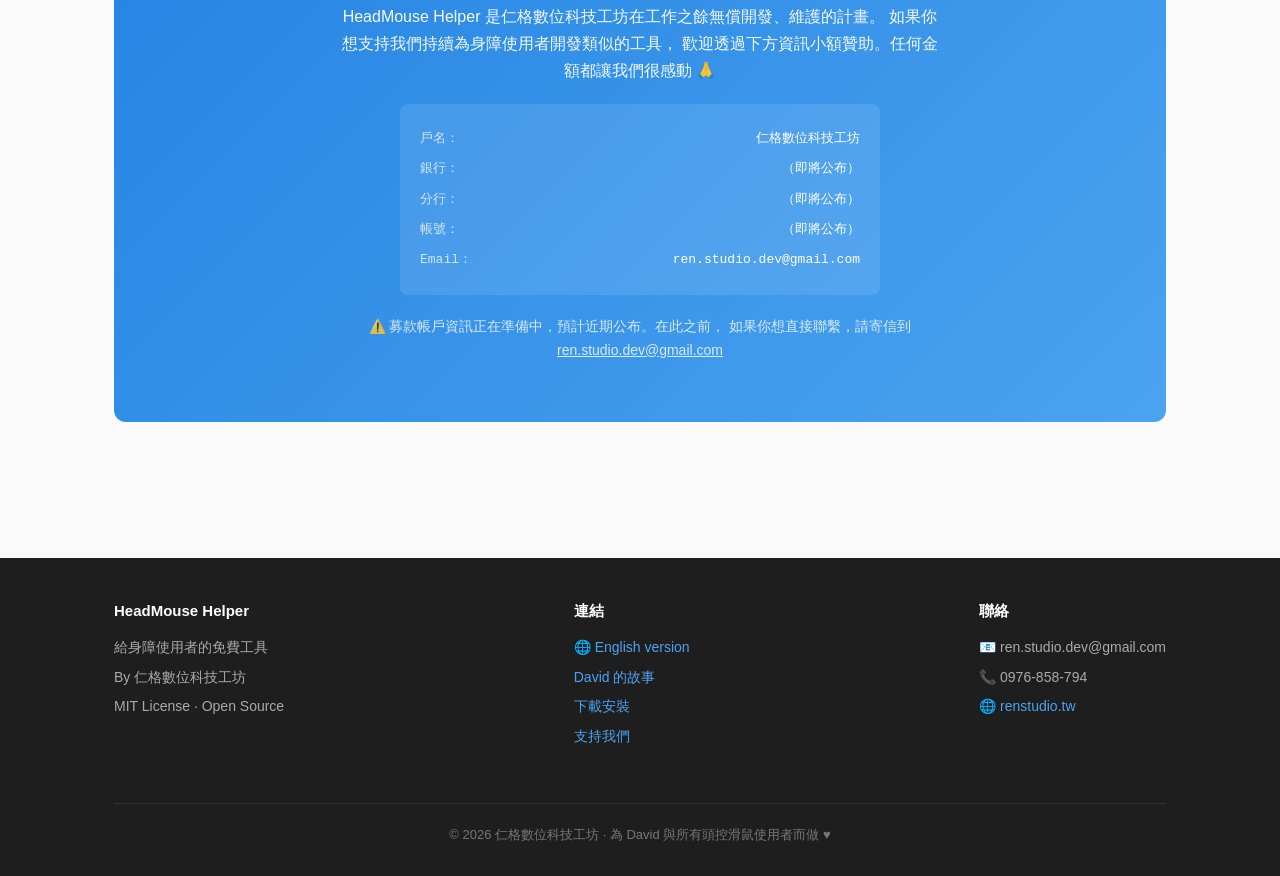
==== commit e4a859b8: "feat(install): one-click bootstrap incl. auto-installing Python install.bat now detects and silently" ====
--- a/docs/index.html
+++ b/docs/index.html
@@ -173,12 +173,12 @@
     <div class="grid-2">
       <div class="card">
         <h3>🏃 快速啟動（推薦）</h3>
-        <p style="margin-bottom: 14px;">先確認電腦已安裝 Python 3.10+：</p>
+        <p style="margin-bottom: 14px;">不用先裝 Python——<code>install.bat</code> 偵測到沒裝會自動下載安裝（per-user，免系統管理員權限）：</p>
         <pre><span class="comment"># 1. 下載原始碼</span>
 git clone https://github.com/renstudio-dev/headmouse-helper
 cd headmouse-helper
 
-<span class="comment"># 2. 安裝相依套件</span>
+<span class="comment"># 2. 一鍵安裝（自動處理 Python + 相依套件）</span>
 install.bat
 
 <span class="comment"># 3. 啟動軟體</span>
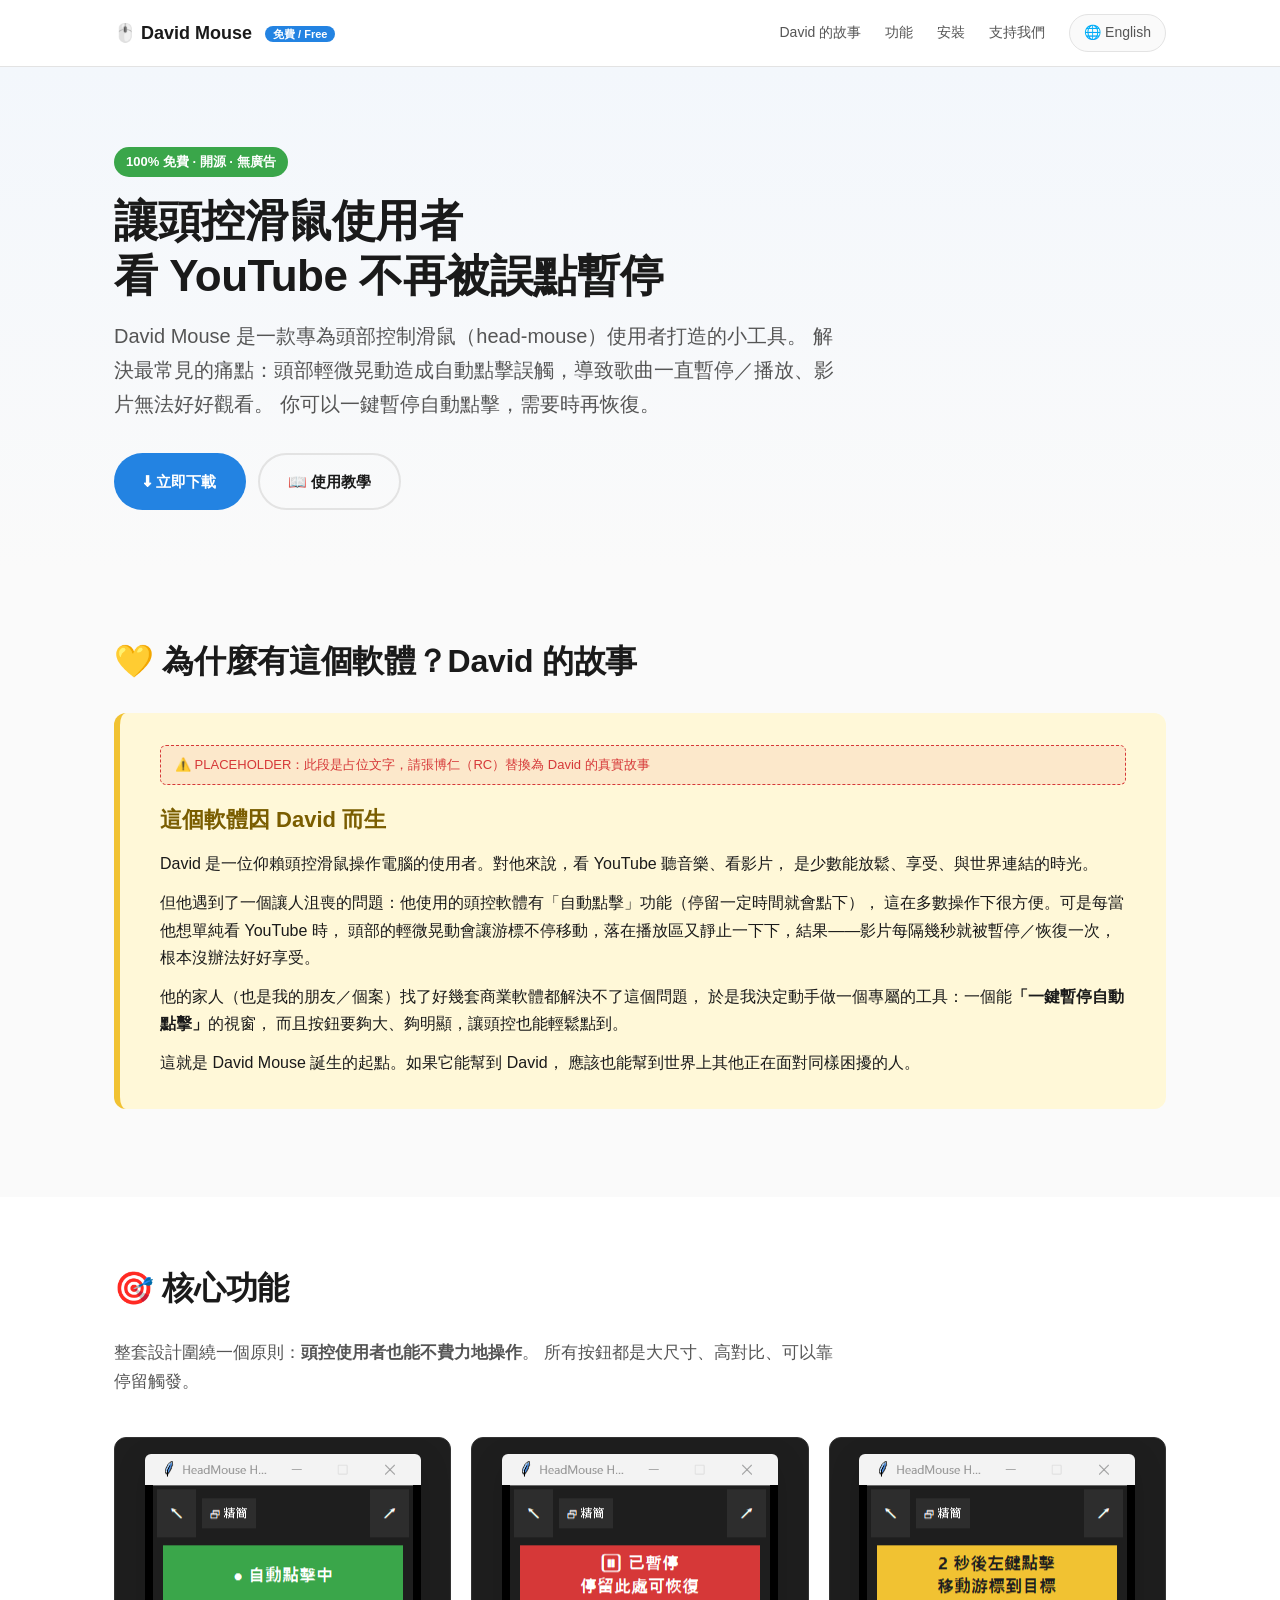
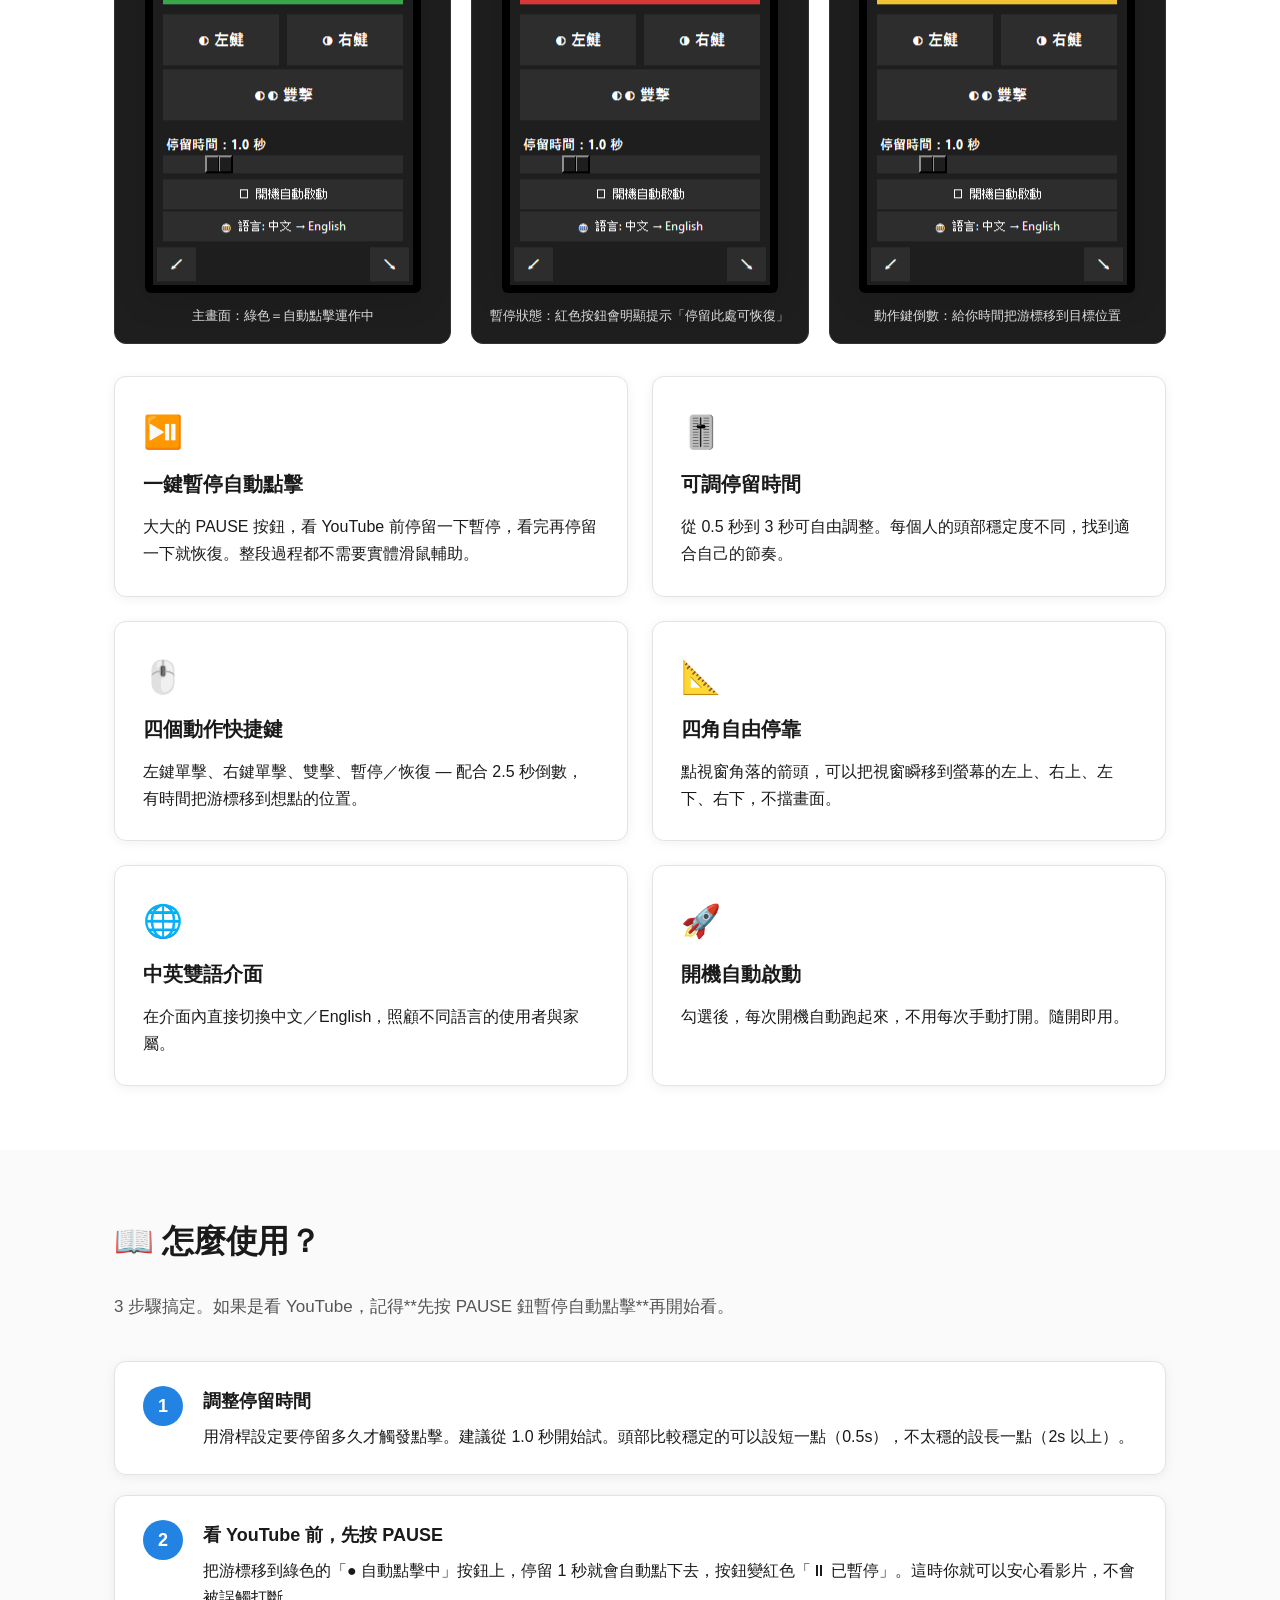
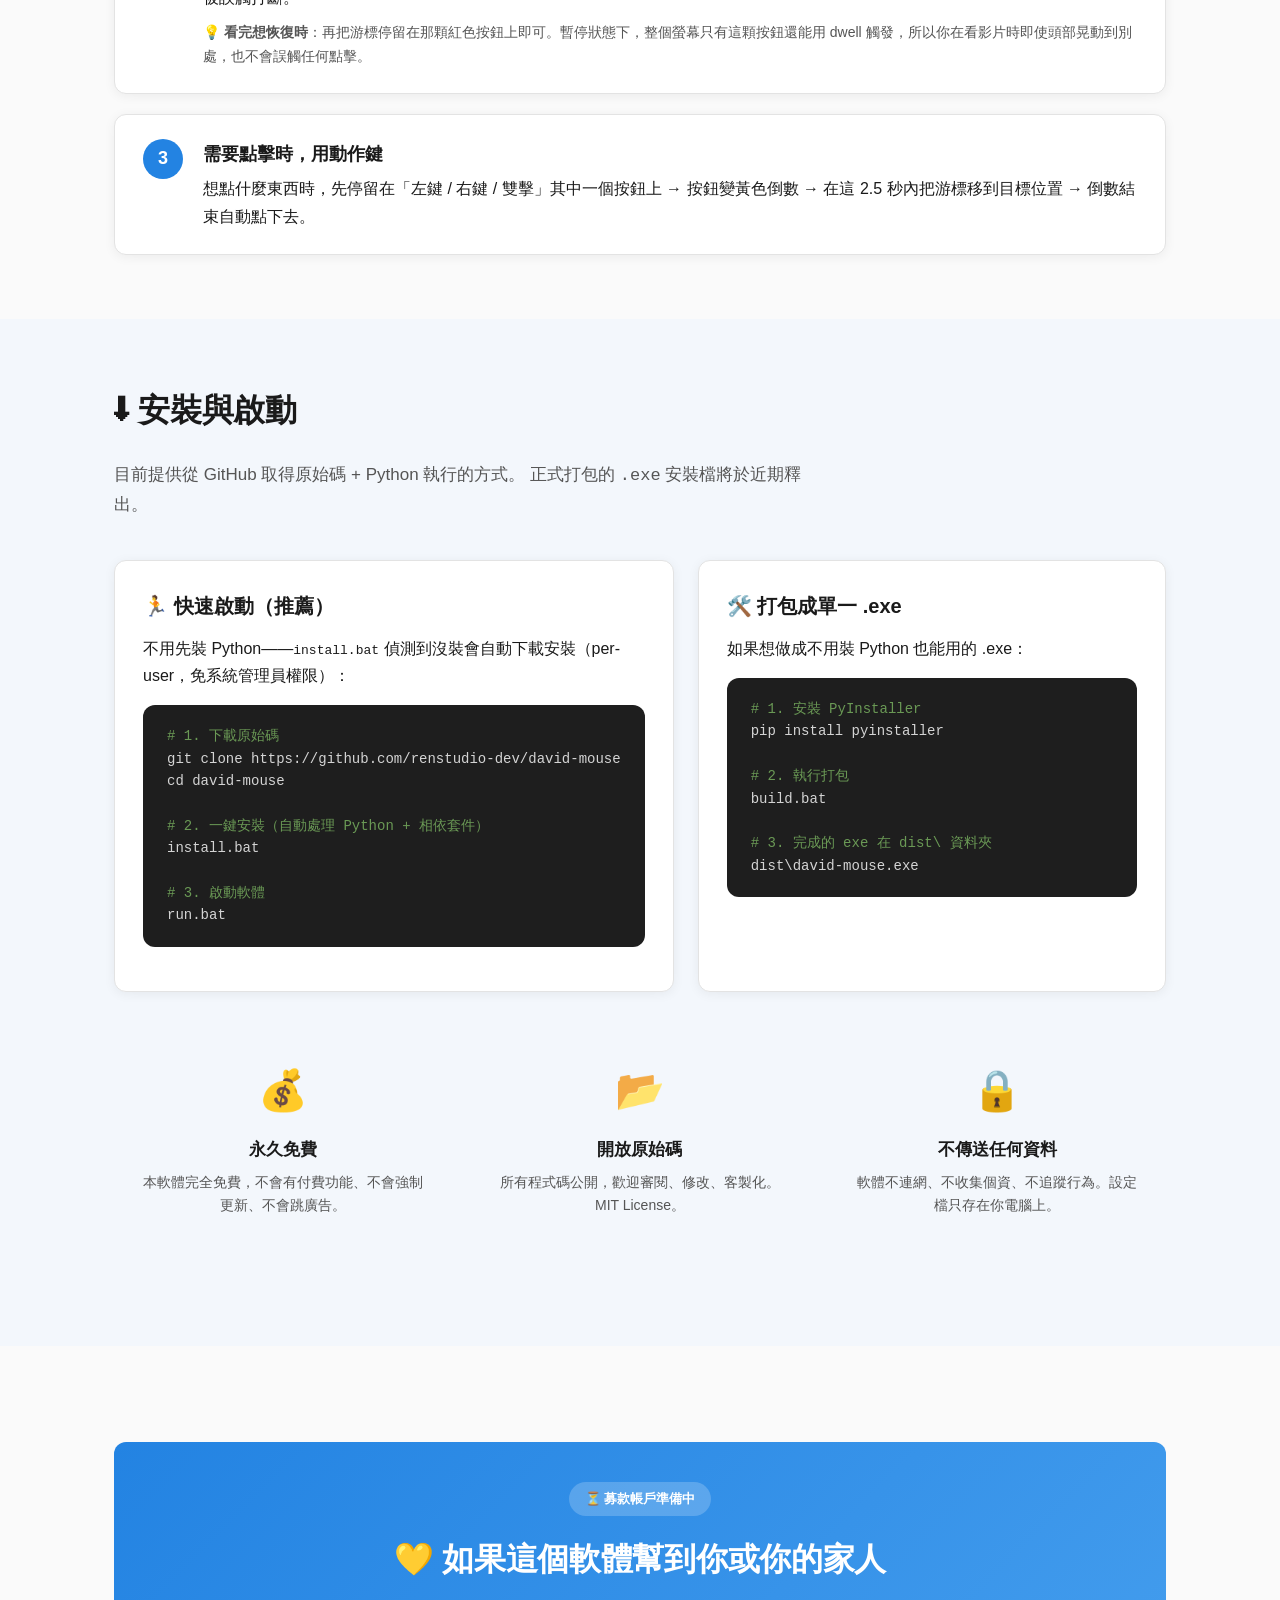
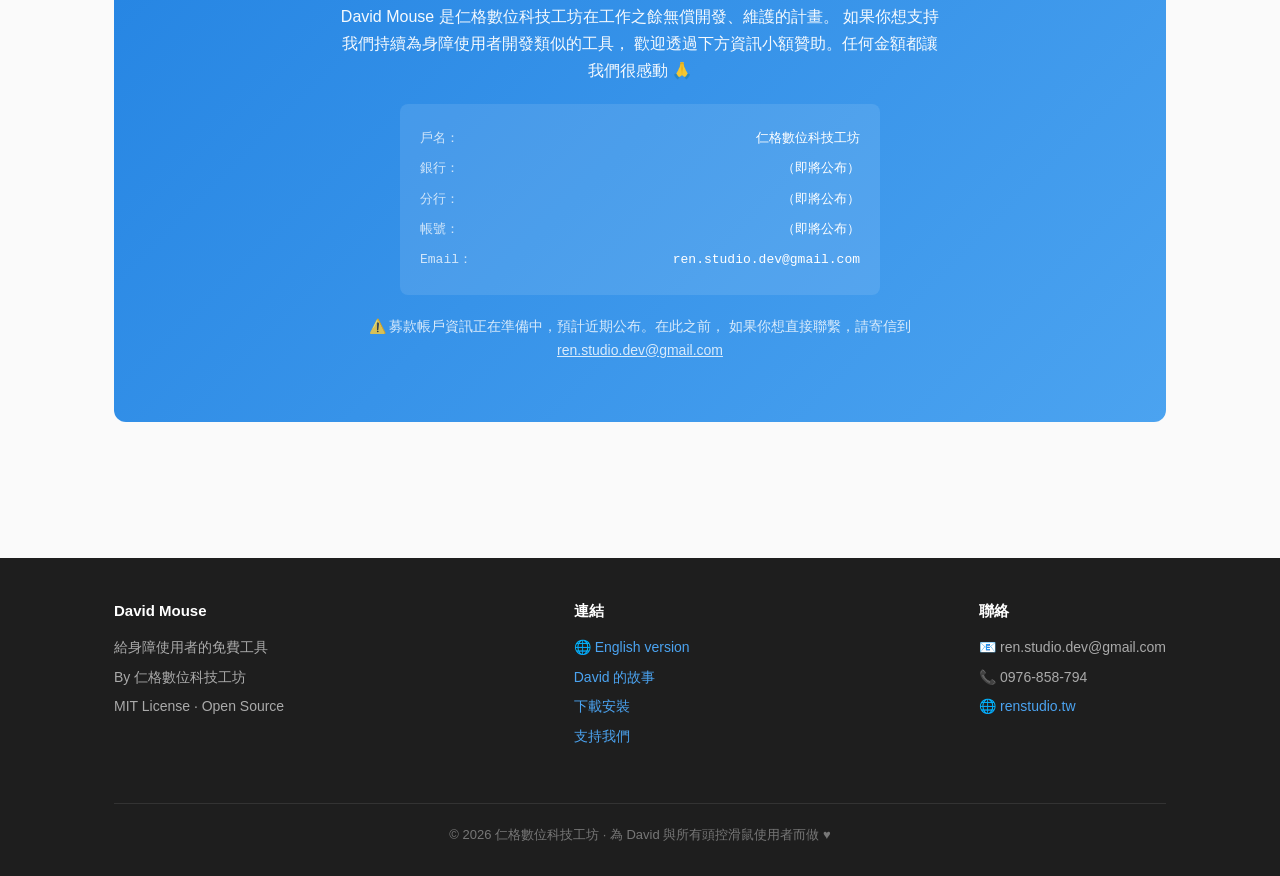
==== commit 226df774: "feat: rebrand to David Mouse + UI polish + silent launcher - Rename HeadMouse Helper -> David Mouse " ====
--- a/docs/index.html
+++ b/docs/index.html
@@ -3,8 +3,8 @@
 <head>
 <meta charset="UTF-8">
 <meta name="viewport" content="width=device-width, initial-scale=1.0">
-<title>HeadMouse Helper 頭控滑鼠助手 — 給身障使用者的免費點擊工具</title>
-<meta name="description" content="HeadMouse Helper 是一款免費的 Windows 桌面工具，幫助頭控滑鼠使用者更輕鬆地操作電腦，特別是看 YouTube 不會被誤點暫停。">
+<title>David Mouse 大衛滑鼠 — 給身障使用者的免費點擊工具</title>
+<meta name="description" content="David Mouse 是一款免費的 Windows 桌面工具，幫助頭控滑鼠使用者更輕鬆地操作電腦，特別是看 YouTube 不會被誤點暫停。">
 <link rel="stylesheet" href="assets/styles.css">
 </head>
 <body>
@@ -12,7 +12,7 @@
 <nav class="topnav">
   <div class="container">
     <div class="brand">
-      <a href="index.html">🖱️ HeadMouse Helper</a>
+      <a href="index.html">🖱️ David Mouse</a>
       <span class="badge">免費 / Free</span>
     </div>
     <div class="nav-links">
@@ -30,7 +30,7 @@
     <span class="free-tag">100% 免費 · 開源 · 無廣告</span>
     <h1>讓頭控滑鼠使用者<br>看 YouTube 不再被誤點暫停</h1>
     <p class="lede">
-      HeadMouse Helper 是一款專為頭部控制滑鼠（head-mouse）使用者打造的小工具。
+      David Mouse 是一款專為頭部控制滑鼠（head-mouse）使用者打造的小工具。
       解決最常見的痛點：頭部輕微晃動造成自動點擊誤觸，導致歌曲一直暫停／播放、影片無法好好觀看。
       你可以一鍵暫停自動點擊，需要時再恢復。
     </p>
@@ -65,7 +65,7 @@
         而且按鈕要夠大、夠明顯，讓頭控也能輕鬆點到。
       </p>
       <p>
-        這就是 HeadMouse Helper 誕生的起點。如果它能幫到 David，
+        這就是 David Mouse 誕生的起點。如果它能幫到 David，
         應該也能幫到世界上其他正在面對同樣困擾的人。
       </p>
     </div>
@@ -175,8 +175,8 @@
         <h3>🏃 快速啟動（推薦）</h3>
         <p style="margin-bottom: 14px;">不用先裝 Python——<code>install.bat</code> 偵測到沒裝會自動下載安裝（per-user，免系統管理員權限）：</p>
         <pre><span class="comment"># 1. 下載原始碼</span>
-git clone https://github.com/renstudio-dev/headmouse-helper
-cd headmouse-helper
+git clone https://github.com/renstudio-dev/david-mouse
+cd david-mouse
 
 <span class="comment"># 2. 一鍵安裝（自動處理 Python + 相依套件）</span>
 install.bat
@@ -194,7 +194,7 @@
 build.bat
 
 <span class="comment"># 3. 完成的 exe 在 dist\ 資料夾</span>
-dist\HeadMouseHelper.exe</pre>
+dist\david-mouse.exe</pre>
       </div>
     </div>
 
@@ -224,7 +224,7 @@
       <span class="coming-soon">⏳ 募款帳戶準備中</span>
       <h2>💛 如果這個軟體幫到你或你的家人</h2>
       <p>
-        HeadMouse Helper 是仁格數位科技工坊在工作之餘無償開發、維護的計畫。
+        David Mouse 是仁格數位科技工坊在工作之餘無償開發、維護的計畫。
         如果你想支持我們持續為身障使用者開發類似的工具，
         歡迎透過下方資訊小額贊助。任何金額都讓我們很感動 🙏
       </p>
@@ -246,7 +246,7 @@
 <footer>
   <div class="container">
     <div>
-      <h4>HeadMouse Helper</h4>
+      <h4>David Mouse</h4>
       <ul>
         <li>給身障使用者的免費工具</li>
         <li>By 仁格數位科技工坊</li>
--- a/docs/assets/styles.css
+++ b/docs/assets/styles.css
@@ -1,4 +1,4 @@
-/* HeadMouse Helper landing page styles */
+/* David Mouse landing page styles */
 :root {
   --bg: #fafafa;
   --bg-card: #ffffff;
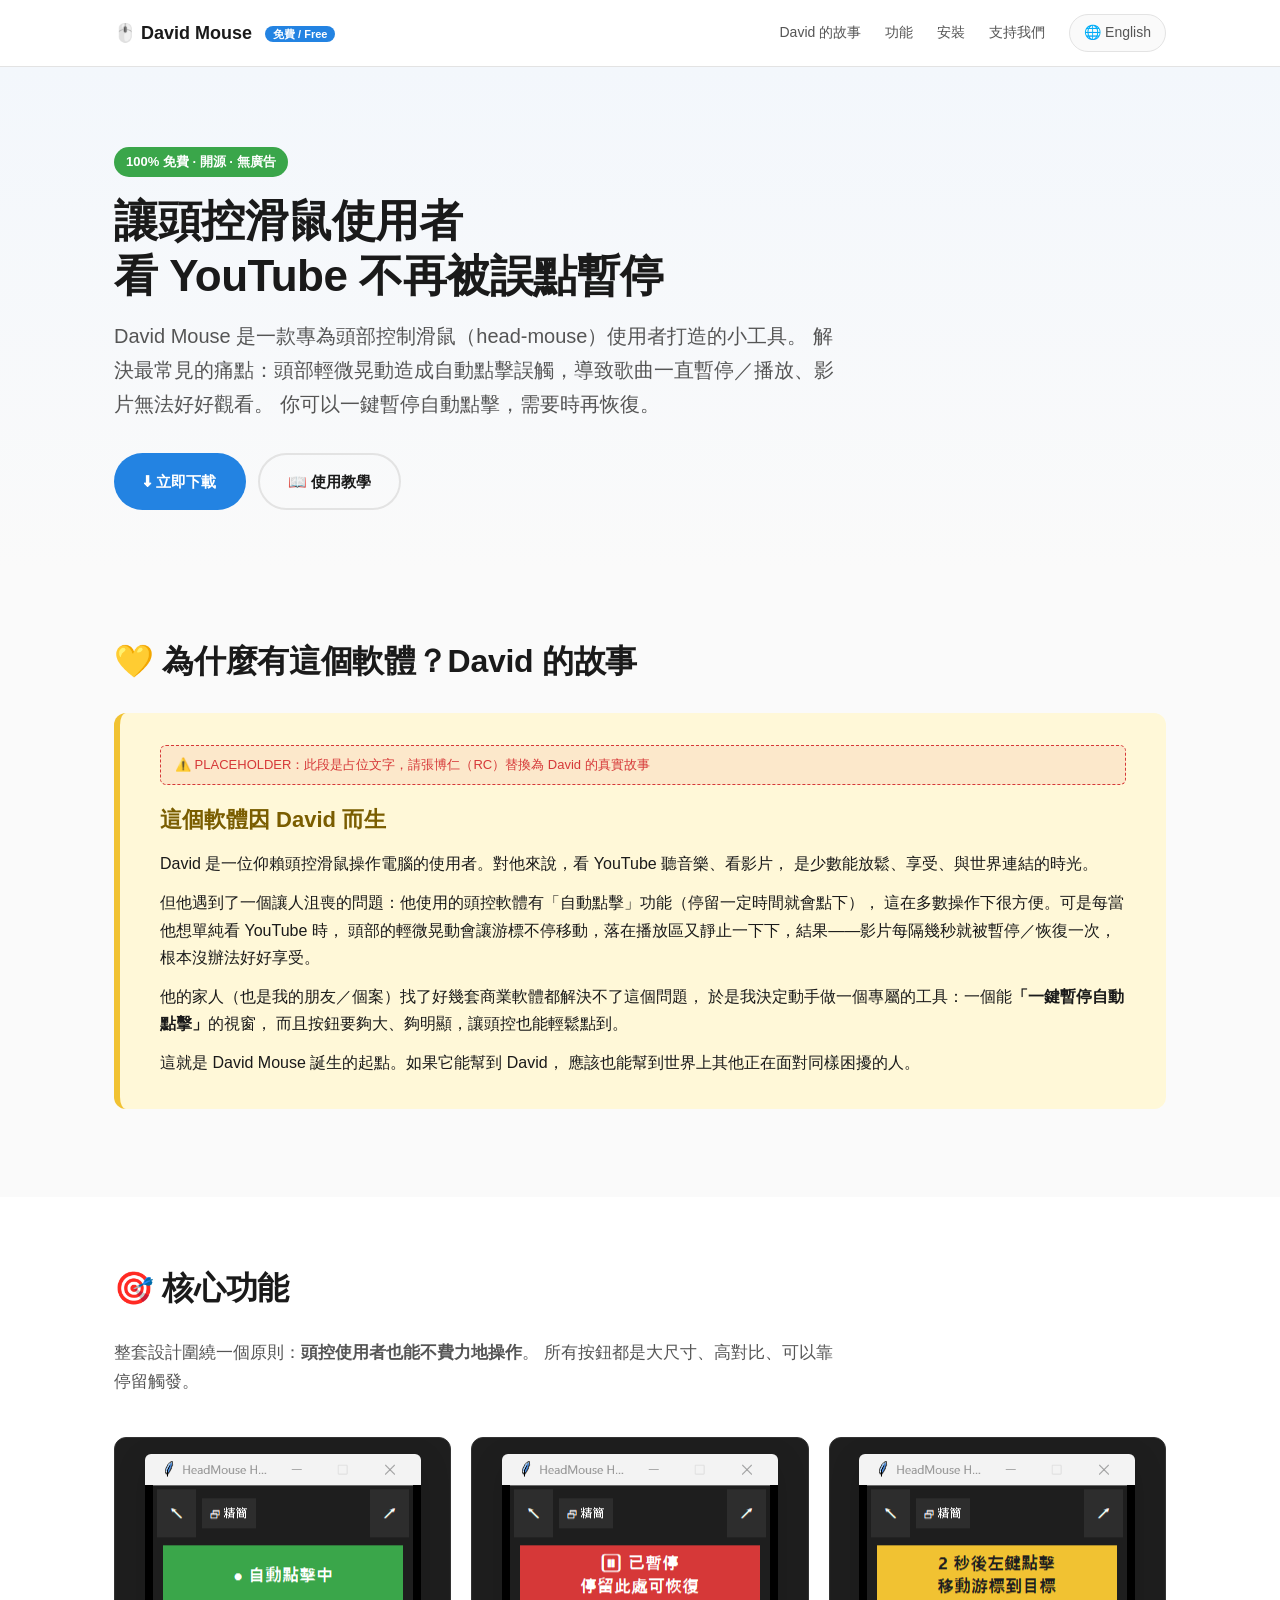
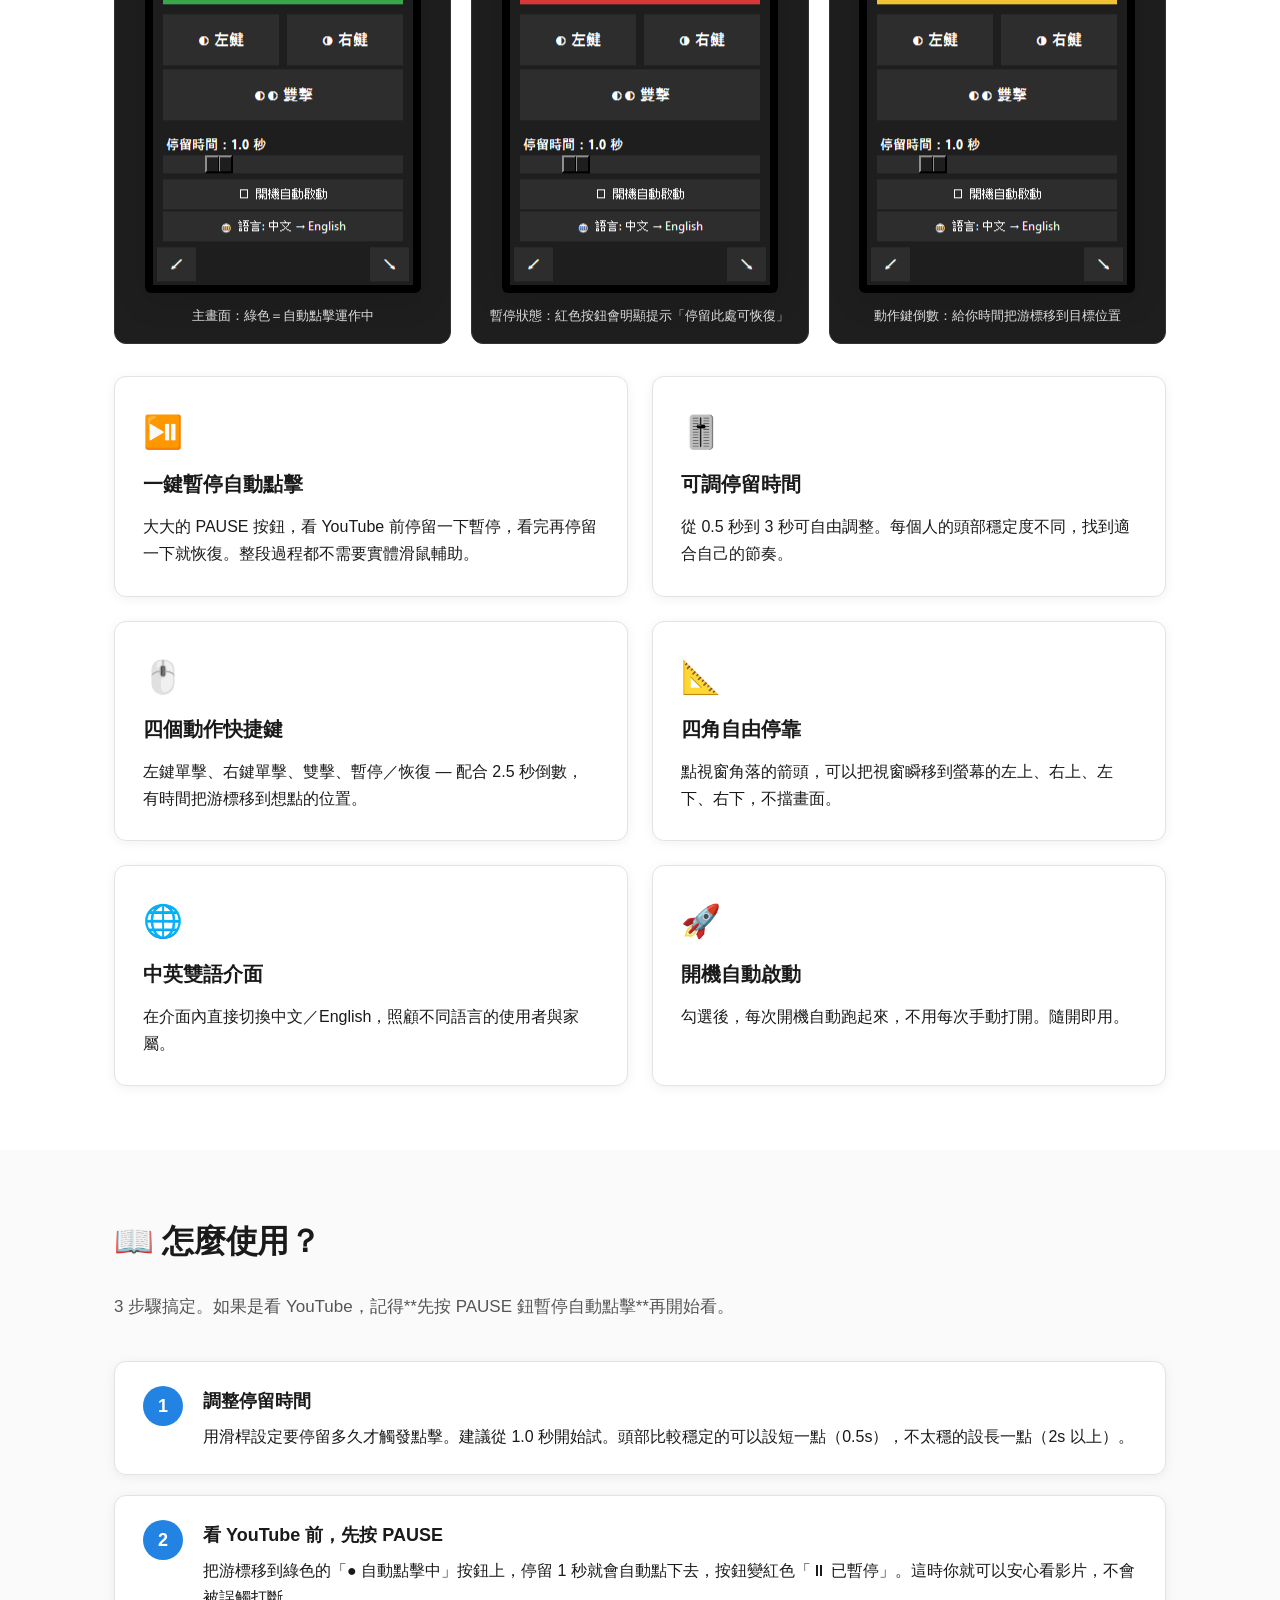
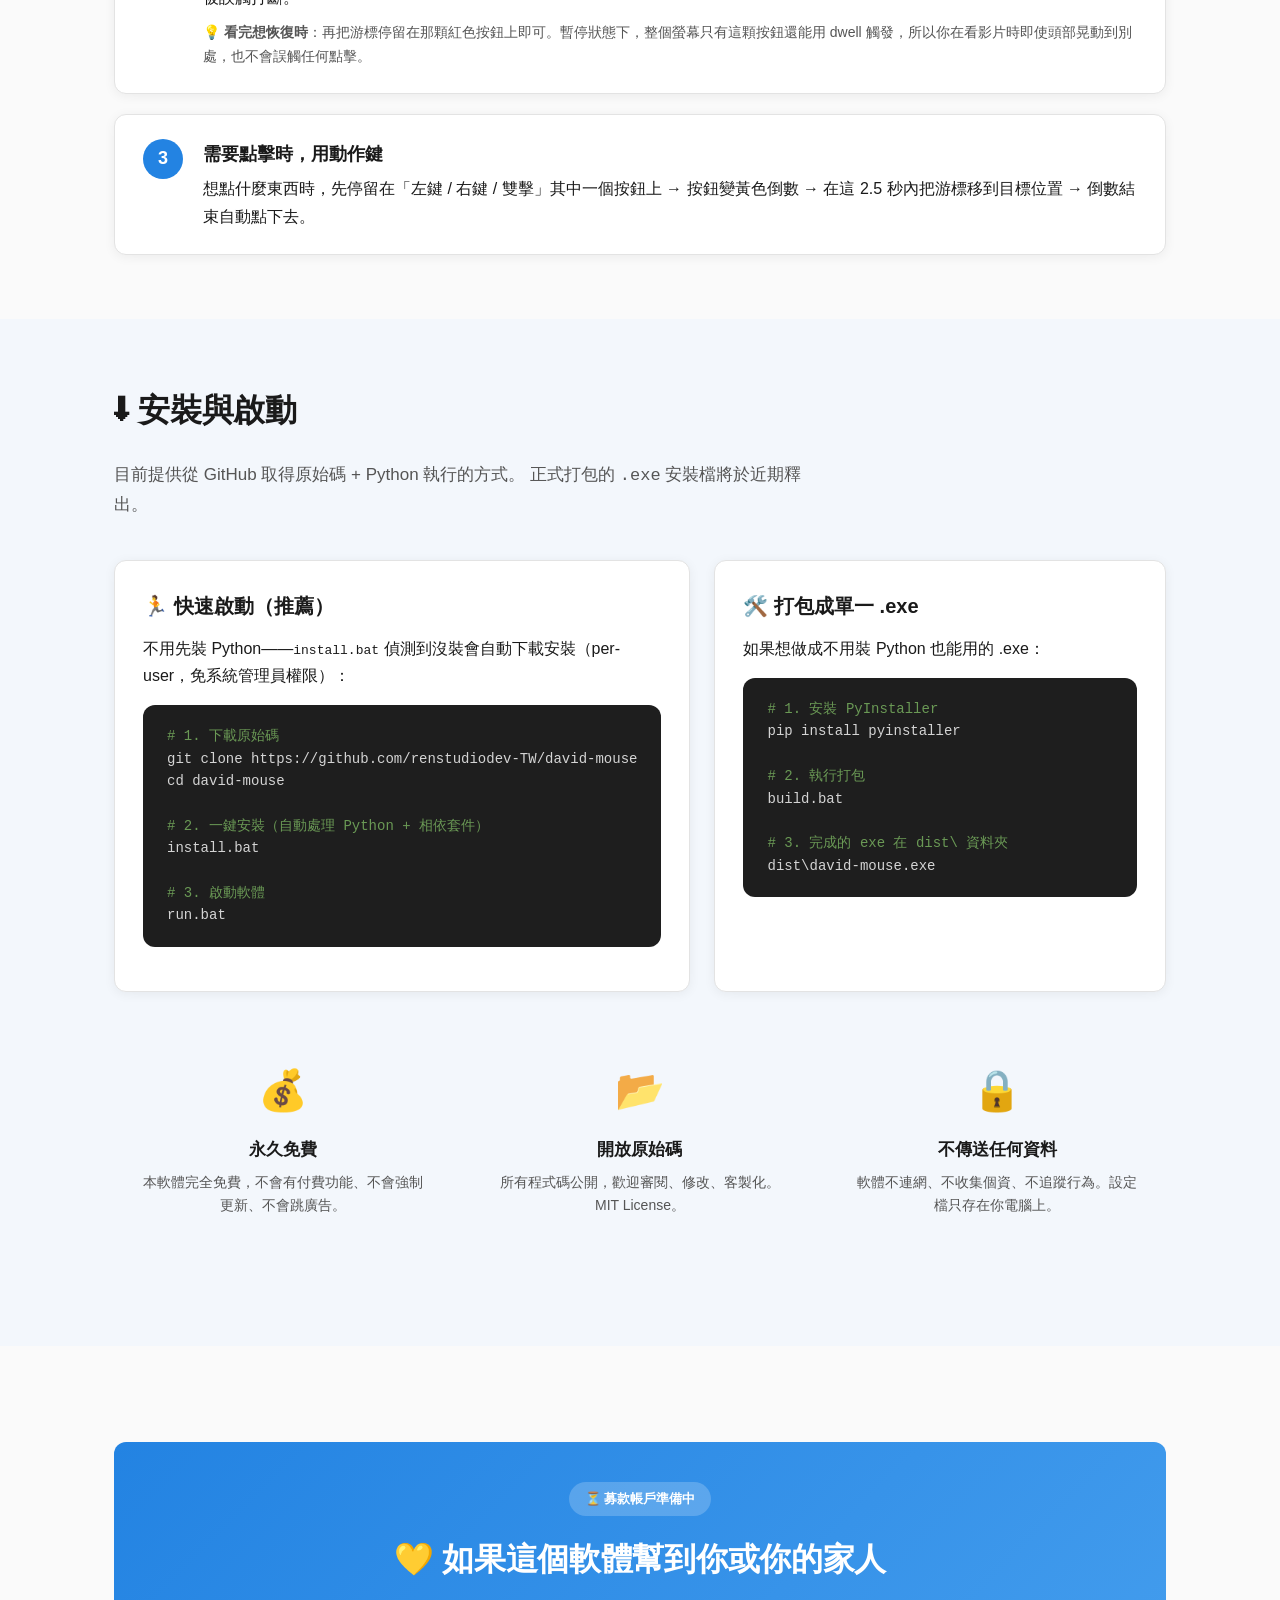
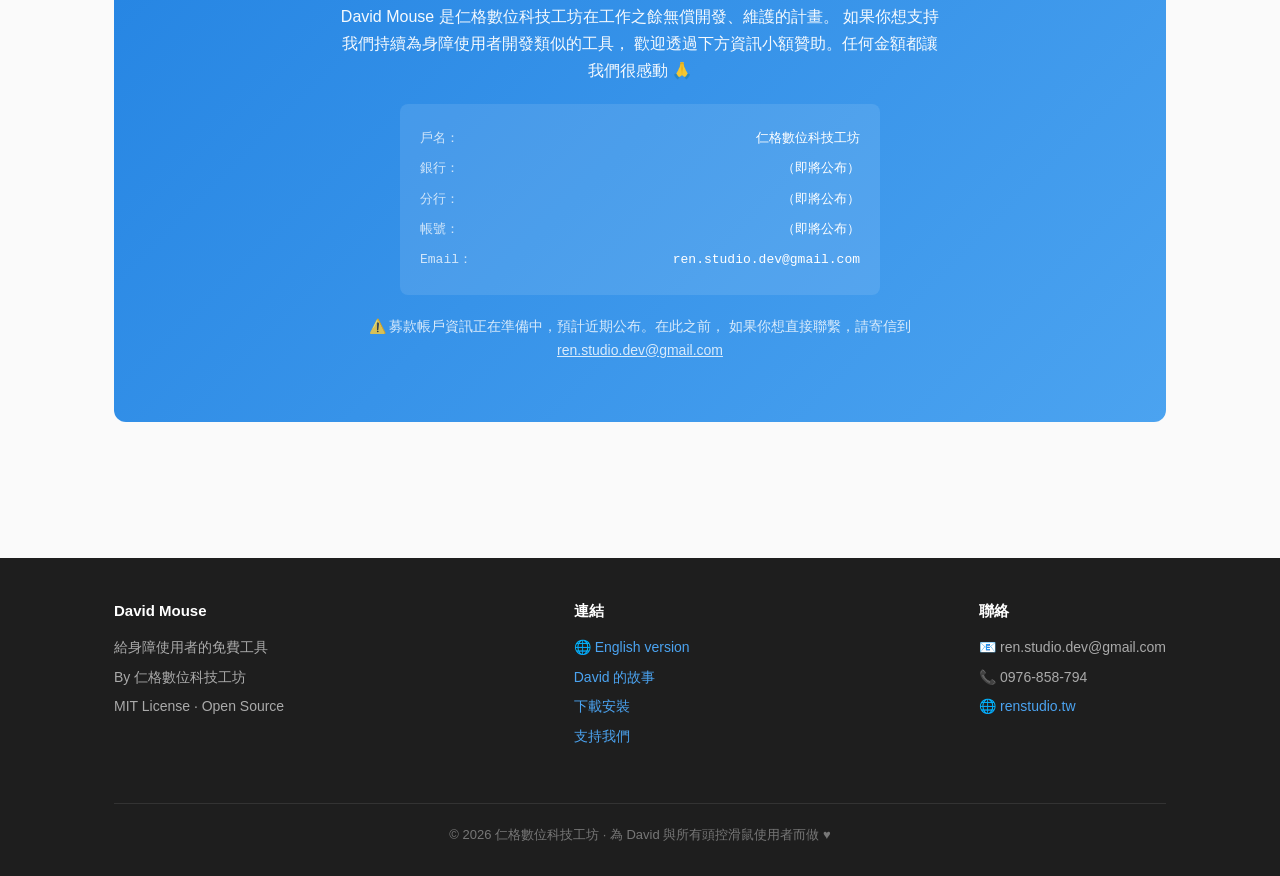
==== commit 95774370: "docs: point GitHub URLs at renstudiodev-TW/david-mouse Repo was renamed from fordavicdmouse to david" ====
--- a/docs/index.html
+++ b/docs/index.html
@@ -175,7 +175,7 @@
         <h3>🏃 快速啟動（推薦）</h3>
         <p style="margin-bottom: 14px;">不用先裝 Python——<code>install.bat</code> 偵測到沒裝會自動下載安裝（per-user，免系統管理員權限）：</p>
         <pre><span class="comment"># 1. 下載原始碼</span>
-git clone https://github.com/renstudio-dev/david-mouse
+git clone https://github.com/renstudiodev-TW/david-mouse
 cd david-mouse
 
 <span class="comment"># 2. 一鍵安裝（自動處理 Python + 相依套件）</span>
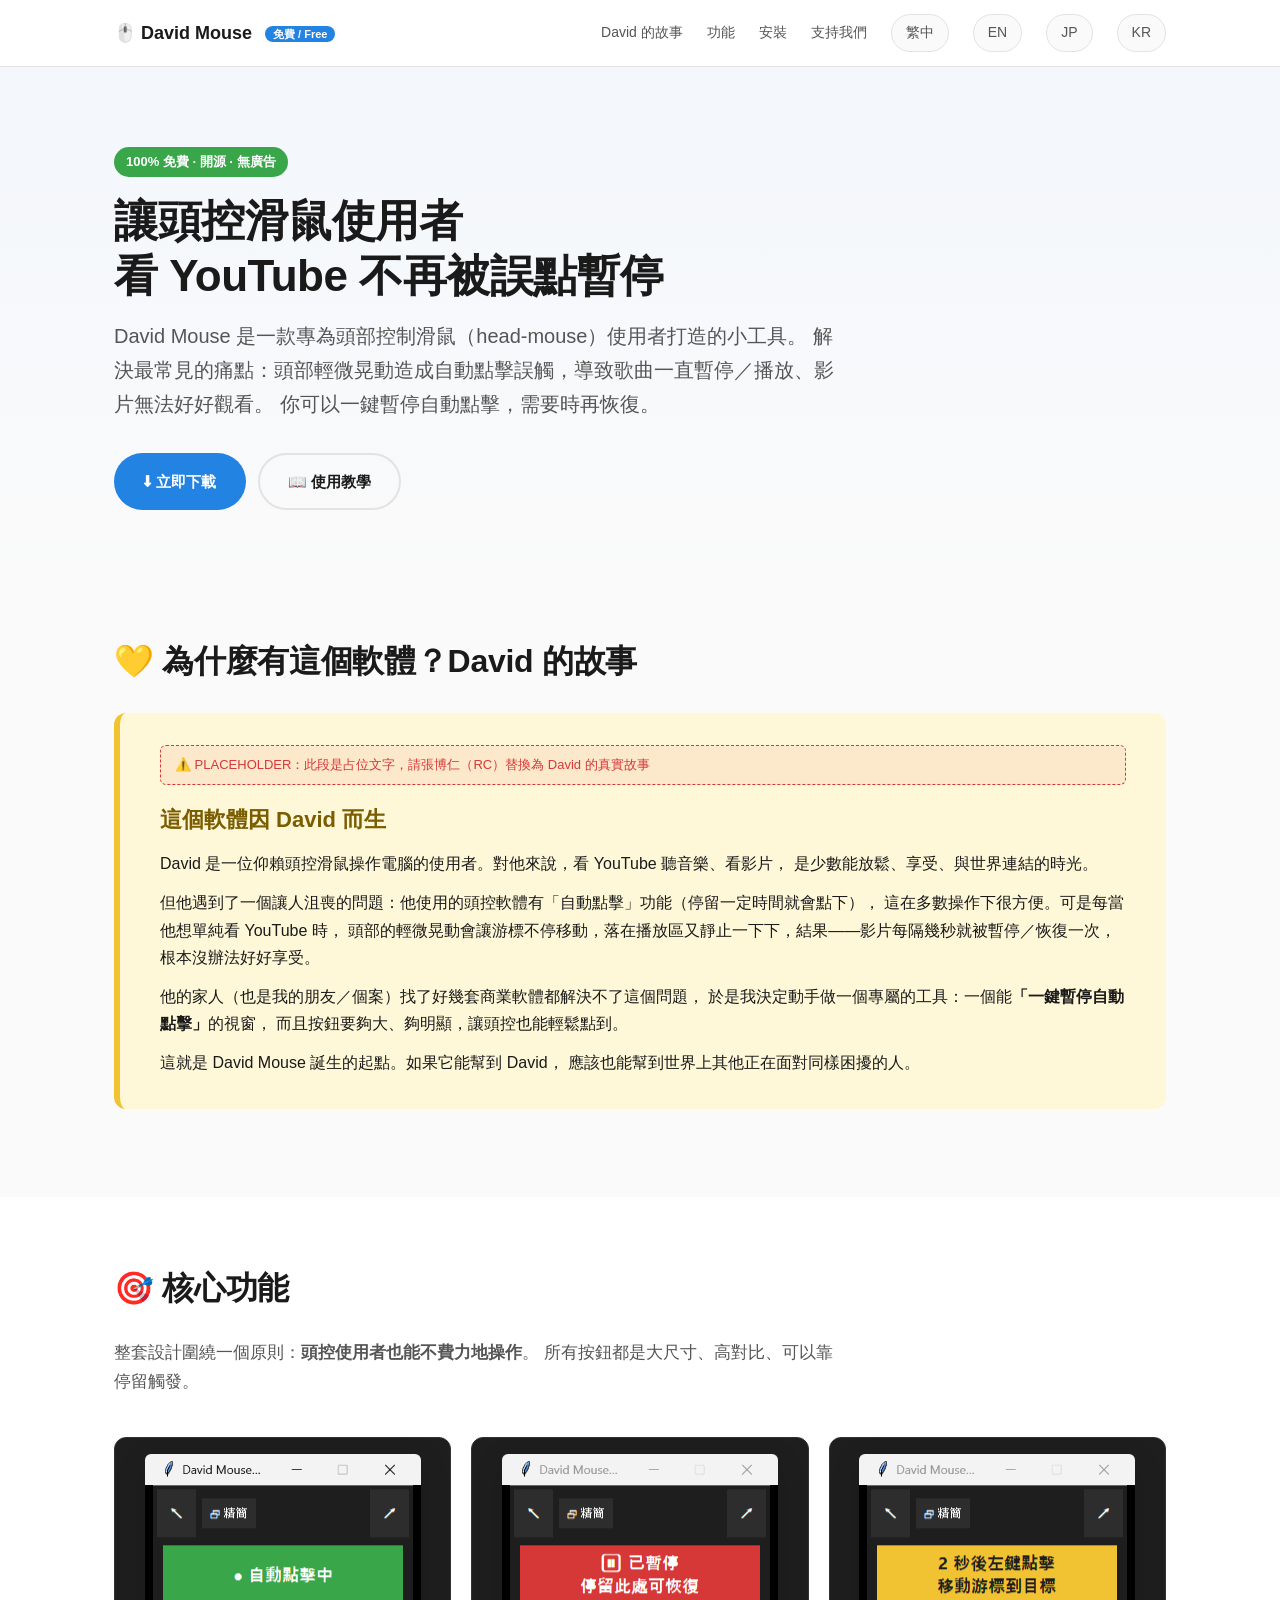
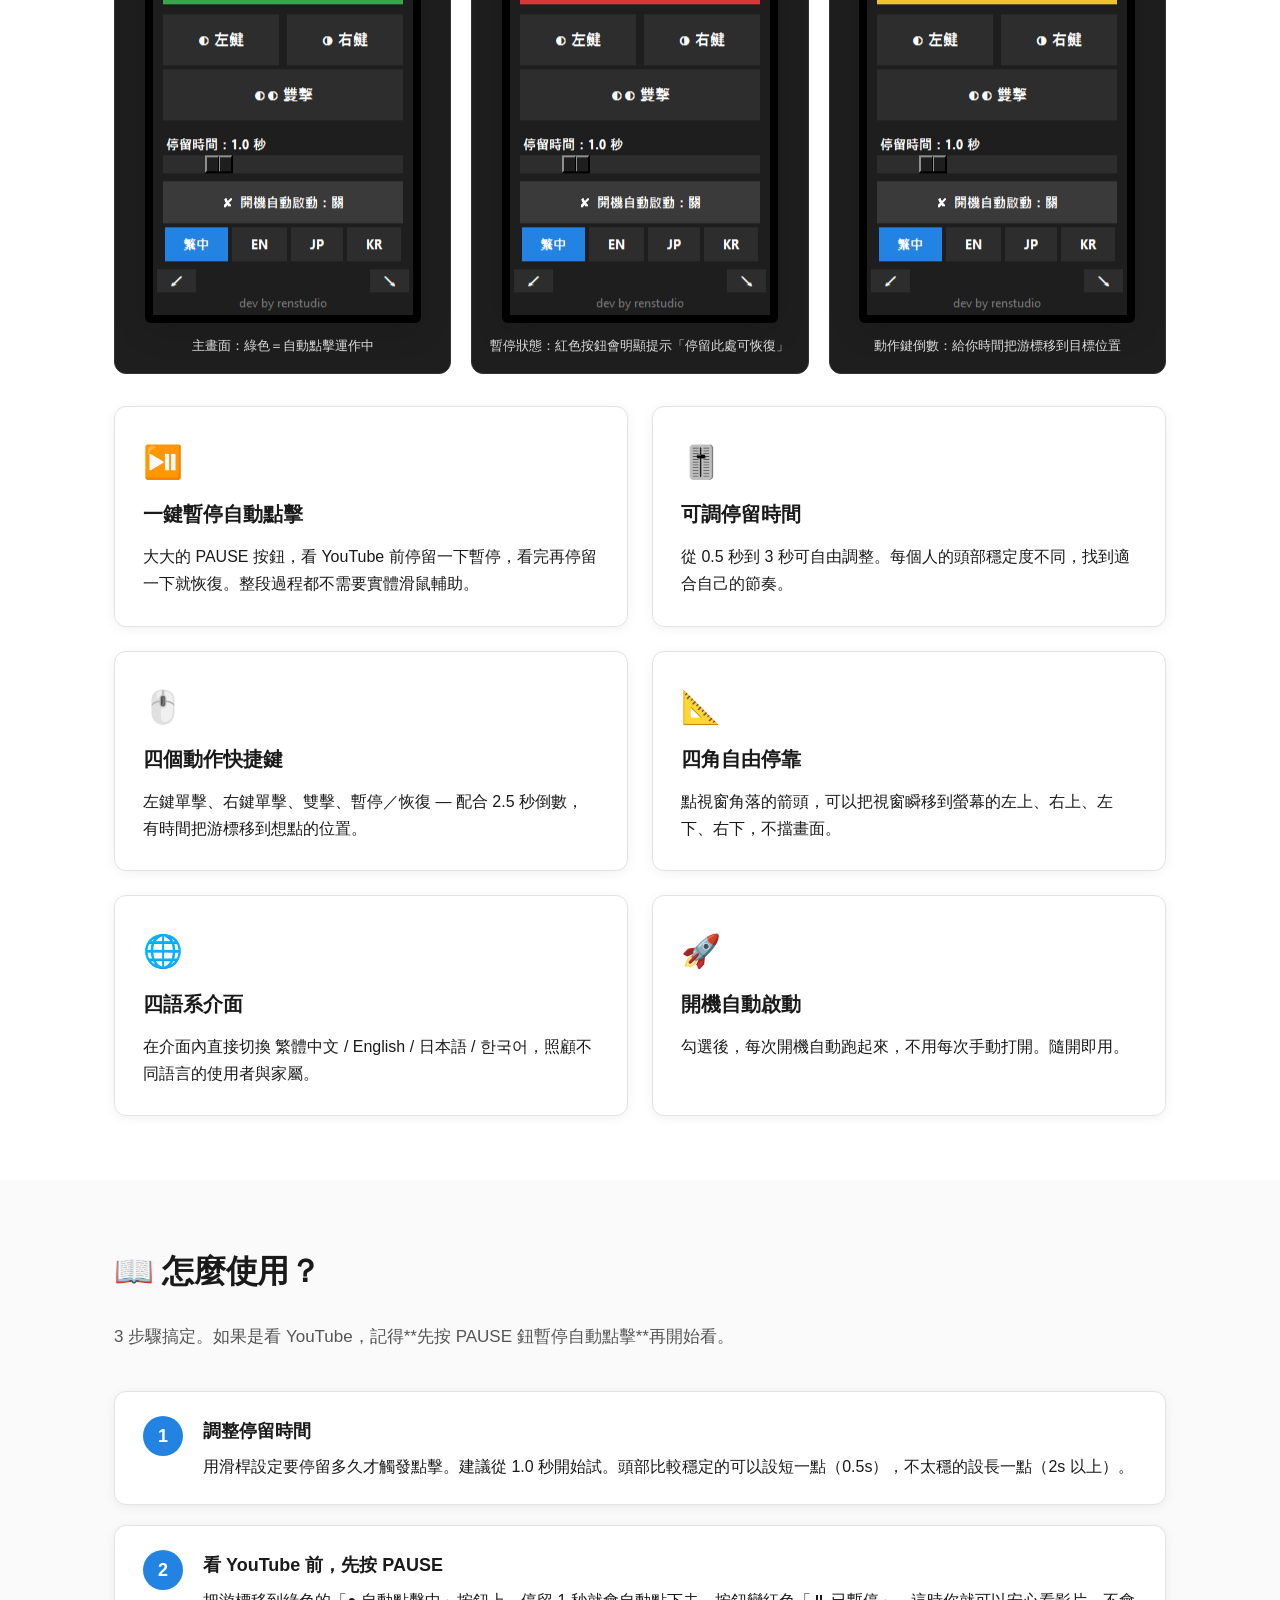
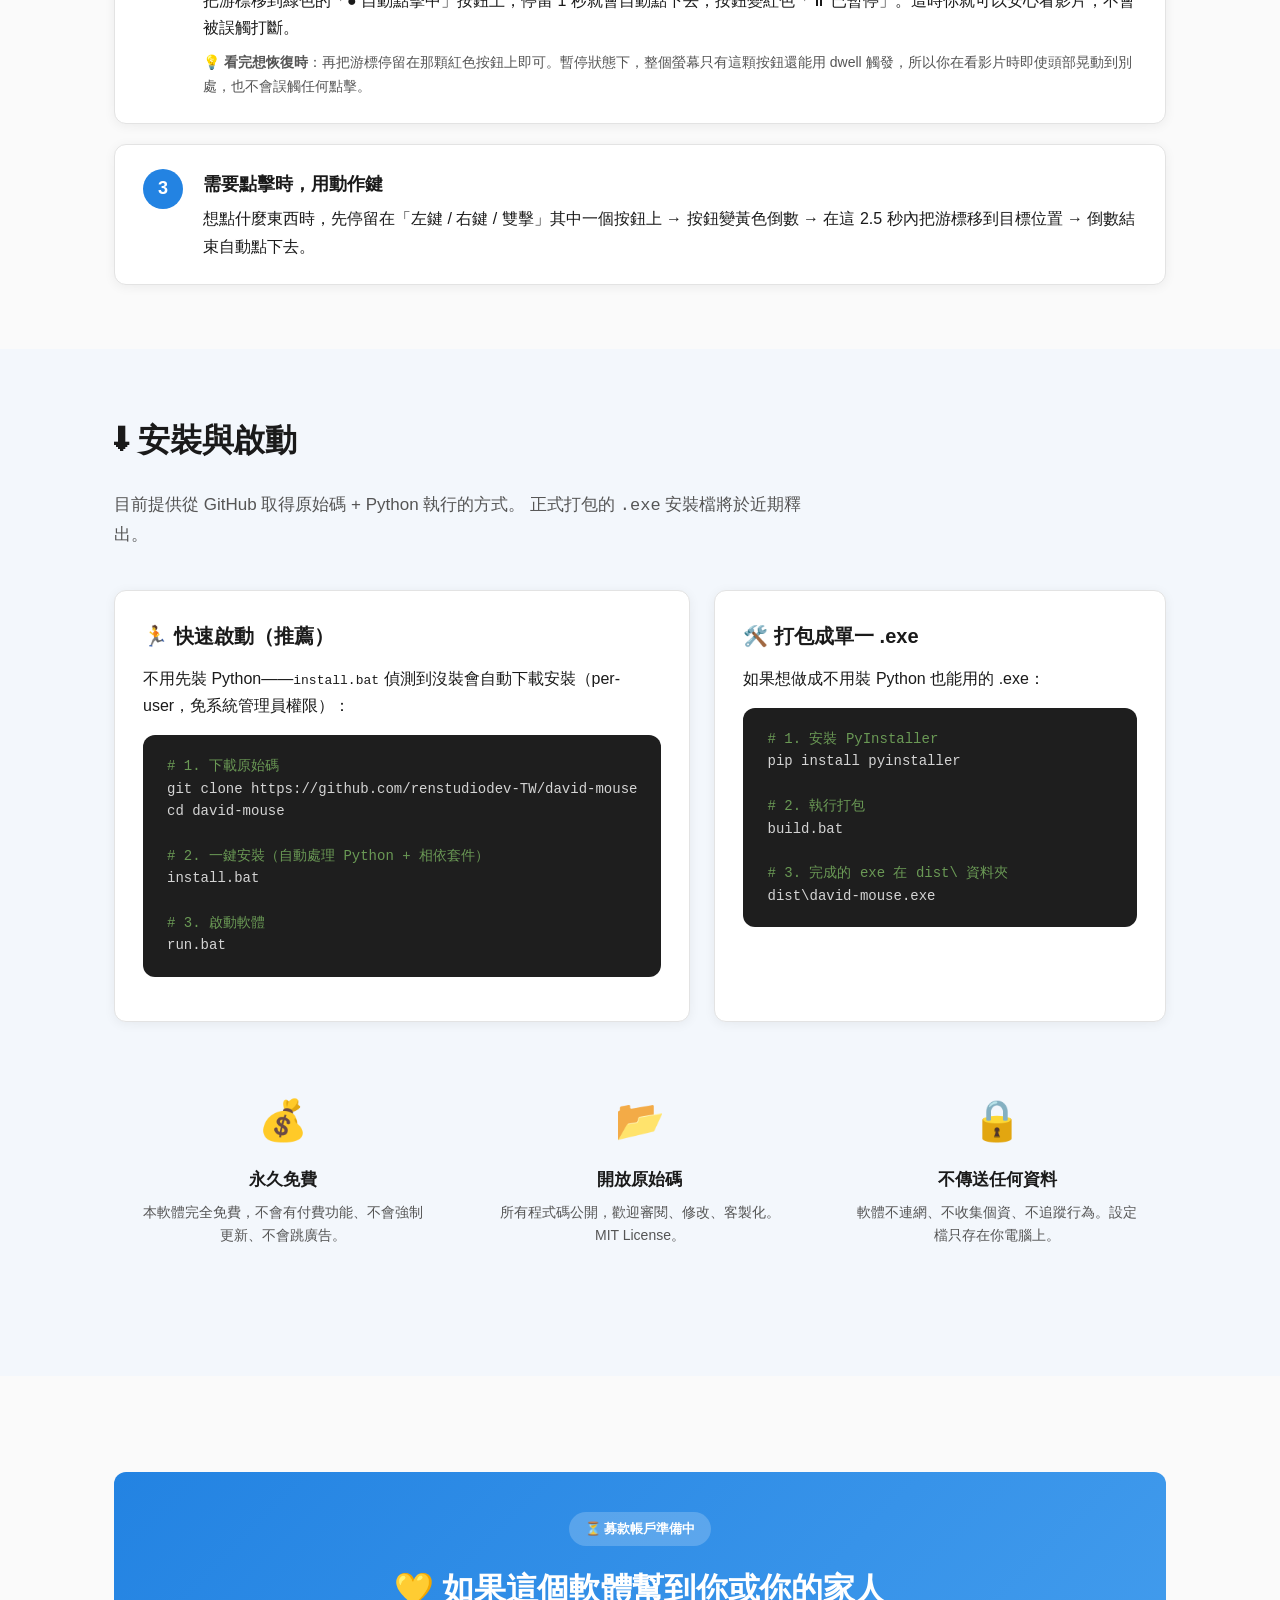
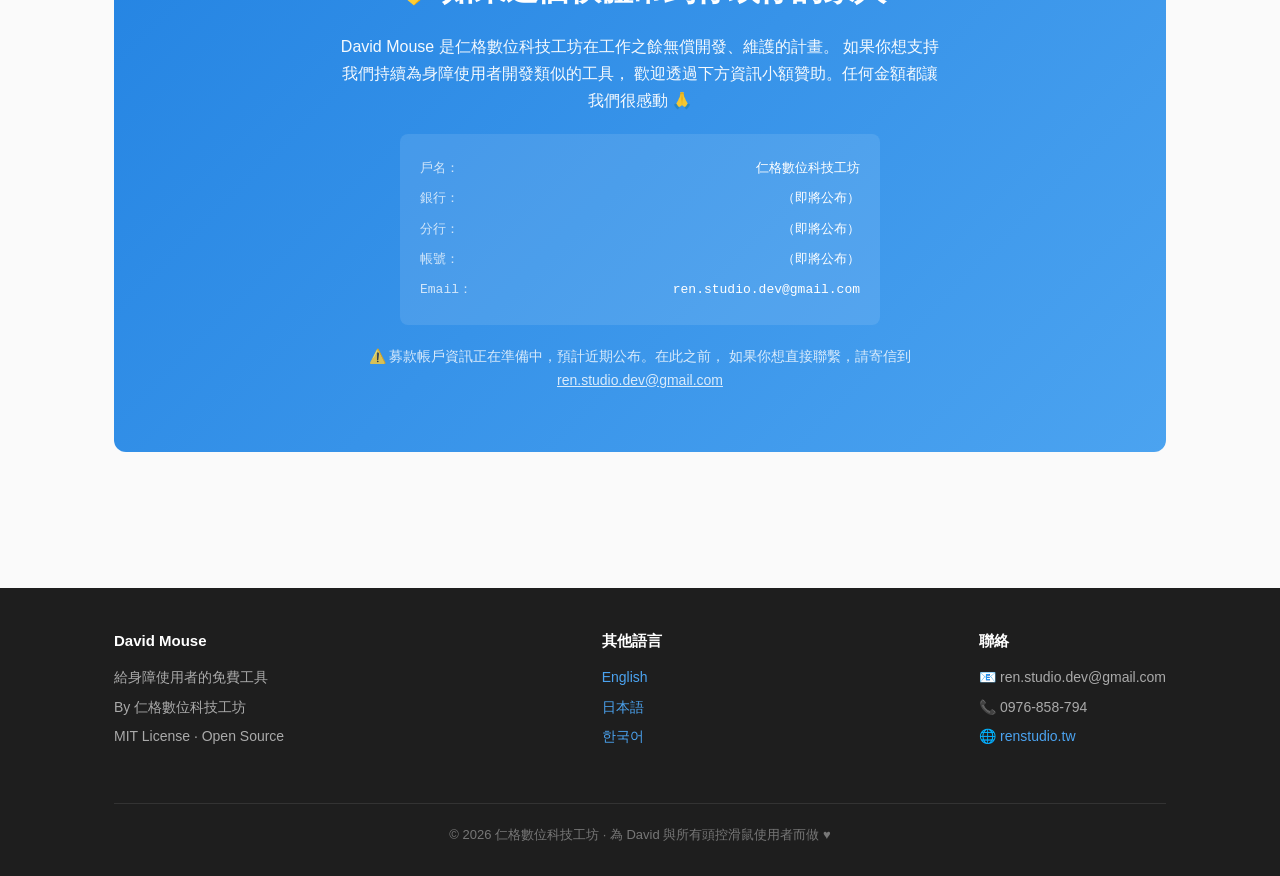
==== commit 0a68eeef: "docs: 4-language tutorial site + refreshed screenshots - New docs/ja/index.html and docs/ko/index.ht" ====
--- a/docs/index.html
+++ b/docs/index.html
@@ -20,7 +20,10 @@
       <a href="#features">功能</a>
       <a href="#install">安裝</a>
       <a href="#donate">支持我們</a>
-      <a href="en/index.html" class="lang-switch">🌐 English</a>
+      <a href="index.html" class="lang-switch active">繁中</a>
+      <a href="en/index.html" class="lang-switch">EN</a>
+      <a href="ja/index.html" class="lang-switch">JP</a>
+      <a href="ko/index.html" class="lang-switch">KR</a>
     </div>
   </div>
 </nav>
@@ -82,15 +85,15 @@
 
     <div class="shots">
       <figure class="shot">
-        <img src="screenshots/ui-zh-running.png" alt="自動點擊運作中的主介面" loading="lazy">
+        <img src="screenshots/ui-running.png" alt="自動點擊運作中的主介面" loading="lazy">
         <figcaption>主畫面：綠色＝自動點擊運作中</figcaption>
       </figure>
       <figure class="shot">
-        <img src="screenshots/ui-zh-paused.png" alt="自動點擊已暫停" loading="lazy">
+        <img src="screenshots/ui-paused.png" alt="自動點擊已暫停" loading="lazy">
         <figcaption>暫停狀態：紅色按鈕會明顯提示「停留此處可恢復」</figcaption>
       </figure>
       <figure class="shot">
-        <img src="screenshots/ui-zh-countdown.png" alt="倒數模式" loading="lazy">
+        <img src="screenshots/ui-countdown.png" alt="倒數模式" loading="lazy">
         <figcaption>動作鍵倒數：給你時間把游標移到目標位置</figcaption>
       </figure>
     </div>
@@ -118,8 +121,8 @@
       </div>
       <div class="card">
         <div class="emoji">🌐</div>
-        <h3>中英雙語介面</h3>
-        <p>在介面內直接切換中文／English，照顧不同語言的使用者與家屬。</p>
+        <h3>四語系介面</h3>
+        <p>在介面內直接切換 繁體中文 / English / 日本語 / 한국어，照顧不同語言的使用者與家屬。</p>
       </div>
       <div class="card">
         <div class="emoji">🚀</div>
@@ -254,12 +257,11 @@
       </ul>
     </div>
     <div>
-      <h4>連結</h4>
+      <h4>其他語言</h4>
       <ul>
-        <li><a href="en/index.html">🌐 English version</a></li>
-        <li><a href="#story">David 的故事</a></li>
-        <li><a href="#install">下載安裝</a></li>
-        <li><a href="#donate">支持我們</a></li>
+        <li><a href="en/index.html">English</a></li>
+        <li><a href="ja/index.html">日本語</a></li>
+        <li><a href="ko/index.html">한국어</a></li>
       </ul>
     </div>
     <div>
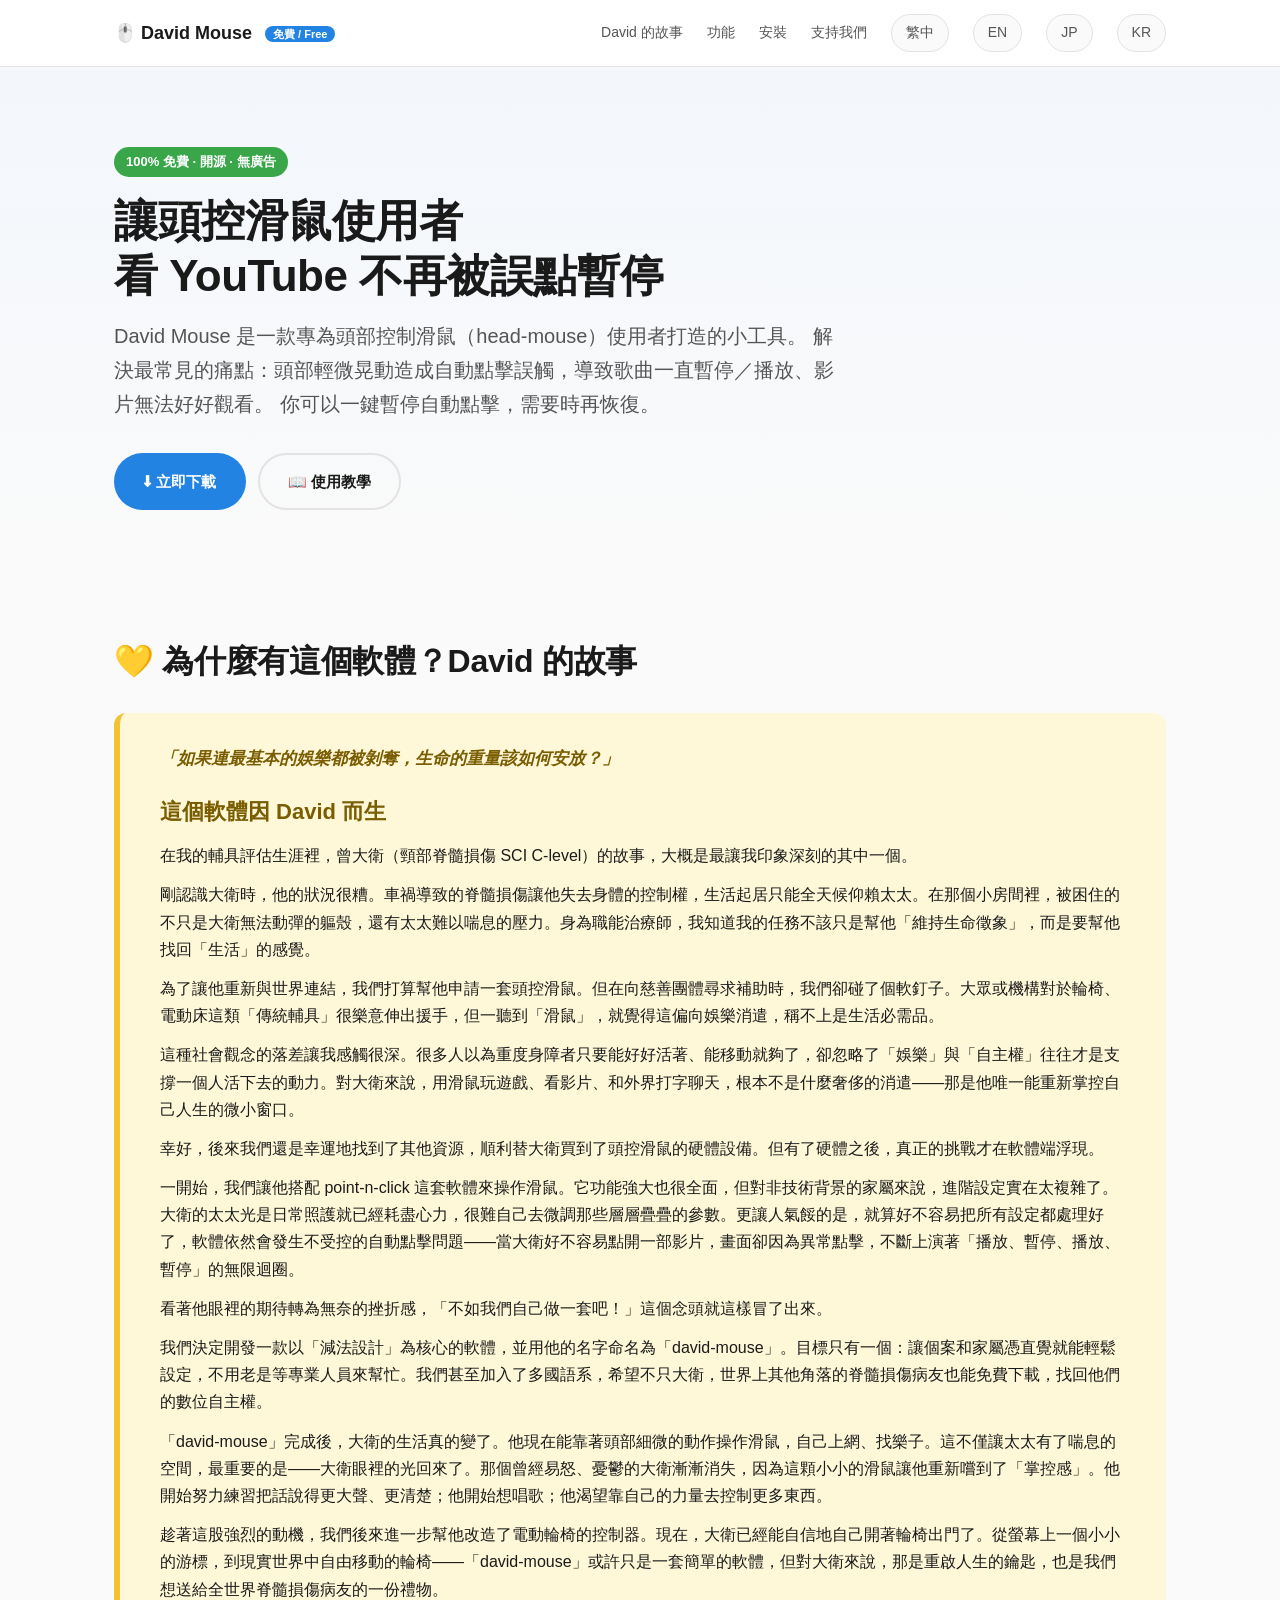
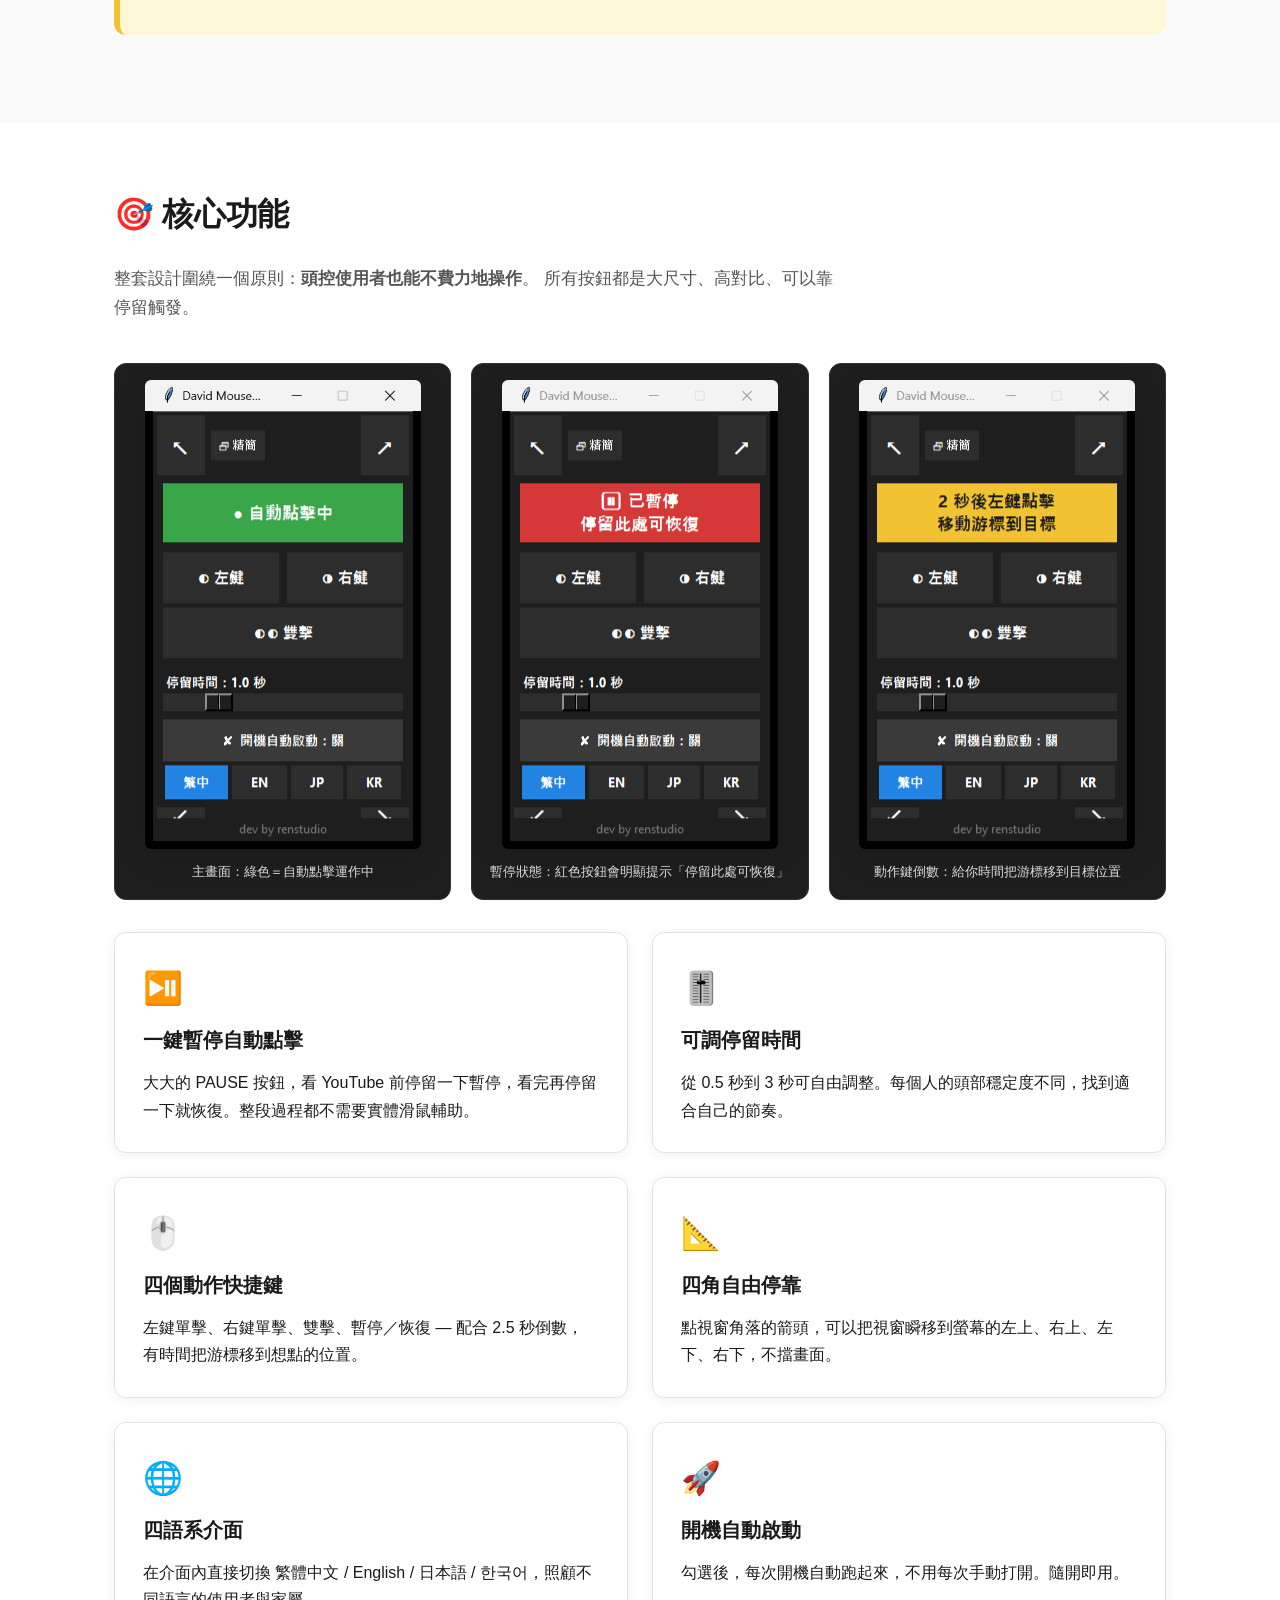
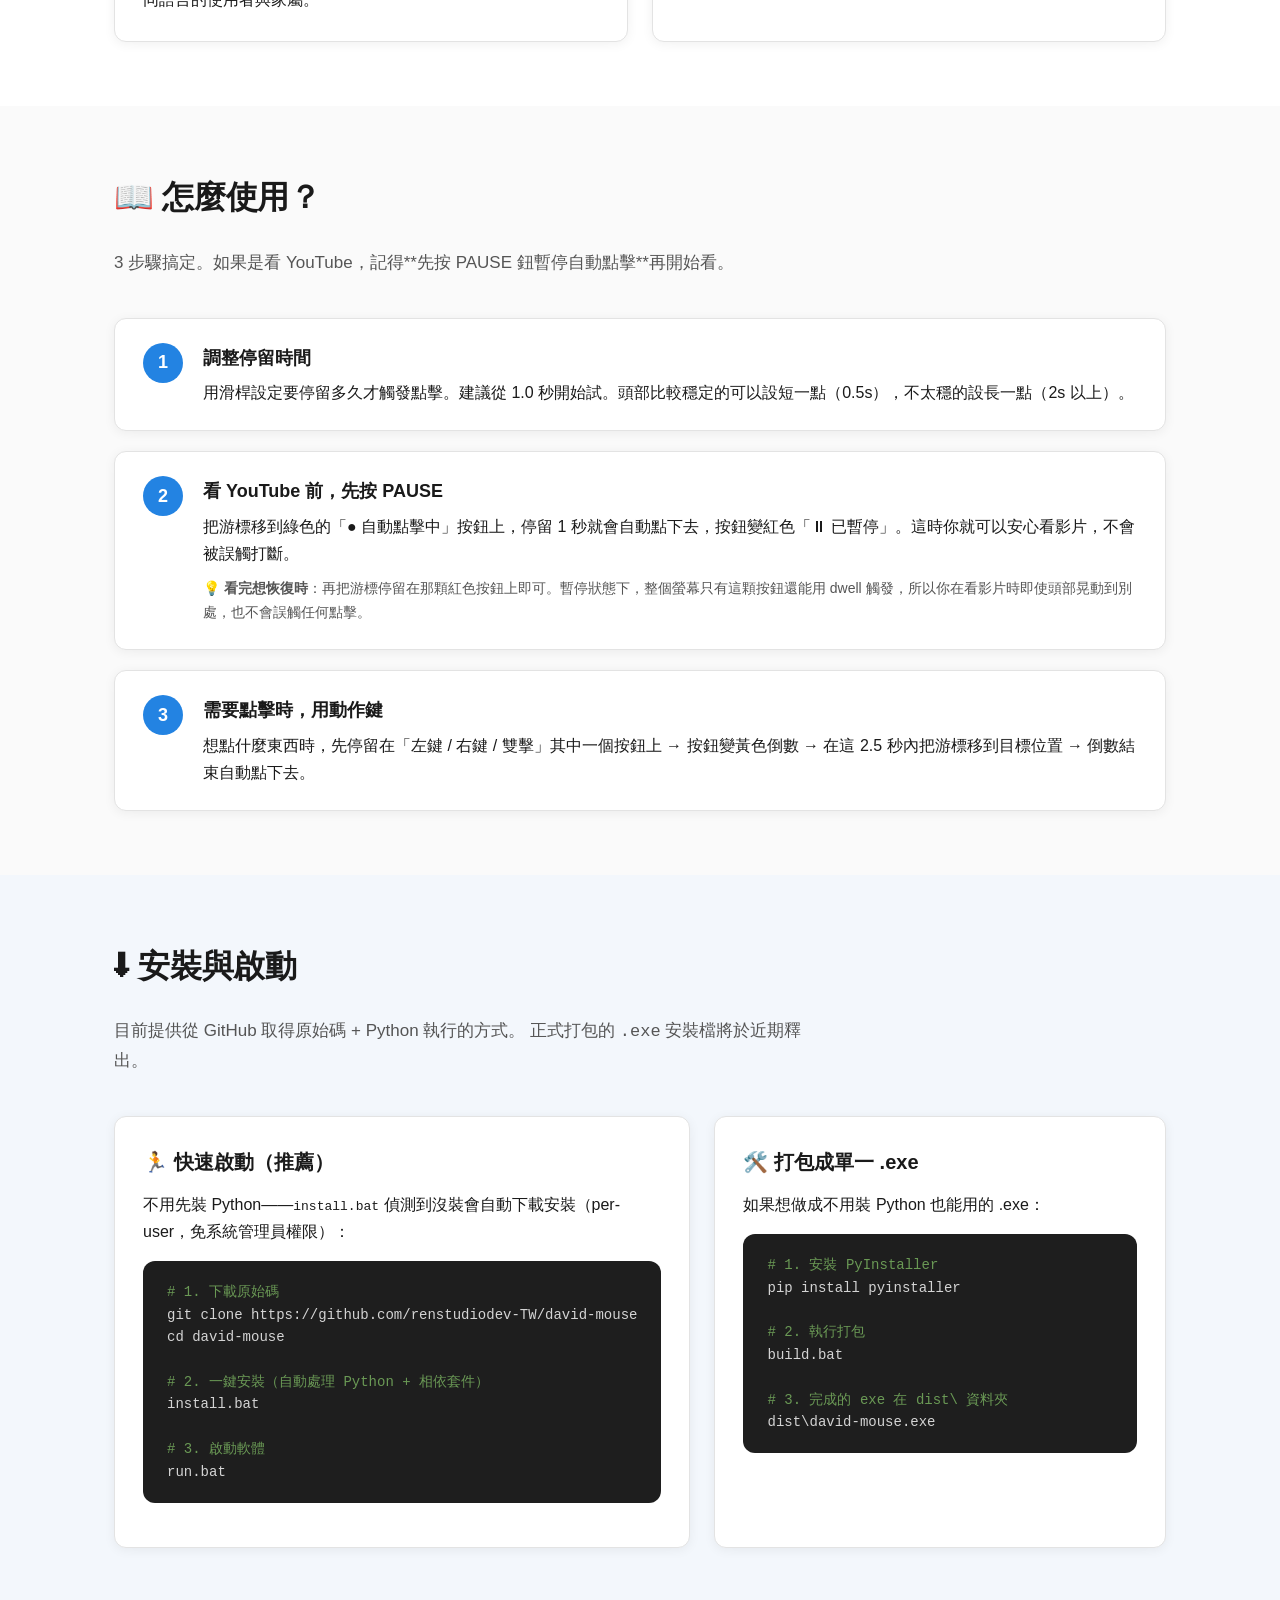
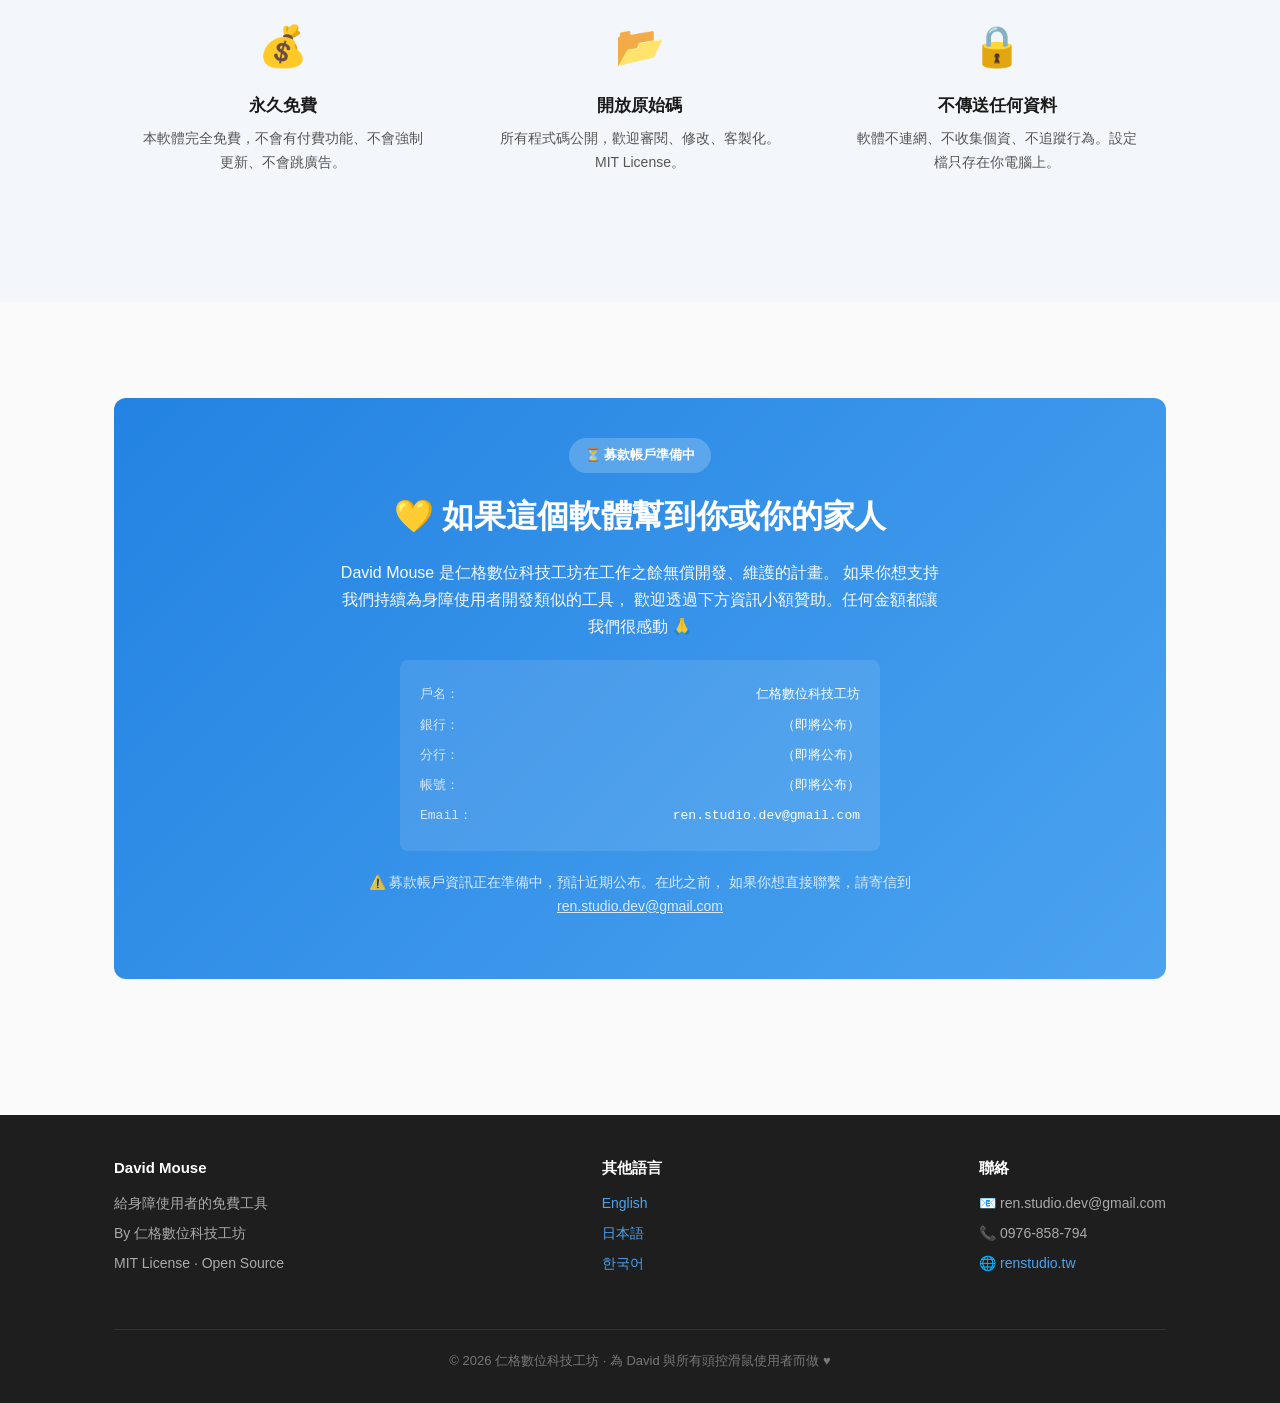
==== commit b4c94319: "更新視窗大小" ====
--- a/docs/index.html
+++ b/docs/index.html
@@ -48,28 +48,37 @@
   <div class="container">
     <h2>💛 為什麼有這個軟體？David 的故事</h2>
     <div class="story">
-      <div class="placeholder-notice">
-        ⚠️ PLACEHOLDER：此段是占位文字，請張博仁（RC）替換為 David 的真實故事
-      </div>
+      <p class="story-quote">「如果連最基本的娛樂都被剝奪，生命的重量該如何安放？」</p>
       <h3>這個軟體因 David 而生</h3>
       <p style="margin-bottom: 12px;">
-        David 是一位仰賴頭控滑鼠操作電腦的使用者。對他來說，看 YouTube 聽音樂、看影片，
-        是少數能放鬆、享受、與世界連結的時光。
-      </p>
-      <p style="margin-bottom: 12px;">
-        但他遇到了一個讓人沮喪的問題：他使用的頭控軟體有「自動點擊」功能（停留一定時間就會點下），
-        這在多數操作下很方便。可是每當他想單純看 YouTube 時，
-        頭部的輕微晃動會讓游標不停移動，落在播放區又靜止一下下，結果——影片每隔幾秒就被暫停／恢復一次，
-        根本沒辦法好好享受。
-      </p>
-      <p style="margin-bottom: 12px;">
-        他的家人（也是我的朋友／個案）找了好幾套商業軟體都解決不了這個問題，
-        於是我決定動手做一個專屬的工具：一個能<strong>「一鍵暫停自動點擊」</strong>的視窗，
-        而且按鈕要夠大、夠明顯，讓頭控也能輕鬆點到。
+        在我的輔具評估生涯裡，曾大衛（頸部脊髓損傷 SCI C-level）的故事，大概是最讓我印象深刻的其中一個。
+      </p>
+      <p style="margin-bottom: 12px;">
+        剛認識大衛時，他的狀況很糟。車禍導致的脊髓損傷讓他失去身體的控制權，生活起居只能全天候仰賴太太。在那個小房間裡，被困住的不只是大衛無法動彈的軀殼，還有太太難以喘息的壓力。身為職能治療師，我知道我的任務不該只是幫他「維持生命徵象」，而是要幫他找回「生活」的感覺。
+      </p>
+      <p style="margin-bottom: 12px;">
+        為了讓他重新與世界連結，我們打算幫他申請一套頭控滑鼠。但在向慈善團體尋求補助時，我們卻碰了個軟釘子。大眾或機構對於輪椅、電動床這類「傳統輔具」很樂意伸出援手，但一聽到「滑鼠」，就覺得這偏向娛樂消遣，稱不上是生活必需品。
+      </p>
+      <p style="margin-bottom: 12px;">
+        這種社會觀念的落差讓我感觸很深。很多人以為重度身障者只要能好好活著、能移動就夠了，卻忽略了「娛樂」與「自主權」往往才是支撐一個人活下去的動力。對大衛來說，用滑鼠玩遊戲、看影片、和外界打字聊天，根本不是什麼奢侈的消遣——那是他唯一能重新掌控自己人生的微小窗口。
+      </p>
+      <p style="margin-bottom: 12px;">
+        幸好，後來我們還是幸運地找到了其他資源，順利替大衛買到了頭控滑鼠的硬體設備。但有了硬體之後，真正的挑戰才在軟體端浮現。
+      </p>
+      <p style="margin-bottom: 12px;">
+        一開始，我們讓他搭配 point-n-click 這套軟體來操作滑鼠。它功能強大也很全面，但對非技術背景的家屬來說，進階設定實在太複雜了。大衛的太太光是日常照護就已經耗盡心力，很難自己去微調那些層層疊疊的參數。更讓人氣餒的是，就算好不容易把所有設定都處理好了，軟體依然會發生不受控的自動點擊問題——當大衛好不容易點開一部影片，畫面卻因為異常點擊，不斷上演著「播放、暫停、播放、暫停」的無限迴圈。
+      </p>
+      <p style="margin-bottom: 12px;">
+        看著他眼裡的期待轉為無奈的挫折感，「不如我們自己做一套吧！」這個念頭就這樣冒了出來。
+      </p>
+      <p style="margin-bottom: 12px;">
+        我們決定開發一款以「減法設計」為核心的軟體，並用他的名字命名為「david-mouse」。目標只有一個：讓個案和家屬憑直覺就能輕鬆設定，不用老是等專業人員來幫忙。我們甚至加入了多國語系，希望不只大衛，世界上其他角落的脊髓損傷病友也能免費下載，找回他們的數位自主權。
+      </p>
+      <p style="margin-bottom: 12px;">
+        「david-mouse」完成後，大衛的生活真的變了。他現在能靠著頭部細微的動作操作滑鼠，自己上網、找樂子。這不僅讓太太有了喘息的空間，最重要的是——大衛眼裡的光回來了。那個曾經易怒、憂鬱的大衛漸漸消失，因為這顆小小的滑鼠讓他重新嚐到了「掌控感」。他開始努力練習把話說得更大聲、更清楚；他開始想唱歌；他渴望靠自己的力量去控制更多東西。
       </p>
       <p>
-        這就是 David Mouse 誕生的起點。如果它能幫到 David，
-        應該也能幫到世界上其他正在面對同樣困擾的人。
+        趁著這股強烈的動機，我們後來進一步幫他改造了電動輪椅的控制器。現在，大衛已經能自信地自己開著輪椅出門了。從螢幕上一個小小的游標，到現實世界中自由移動的輪椅——「david-mouse」或許只是一套簡單的軟體，但對大衛來說，那是重啟人生的鑰匙，也是我們想送給全世界脊髓損傷病友的一份禮物。
       </p>
     </div>
   </div>
--- a/docs/assets/styles.css
+++ b/docs/assets/styles.css
@@ -153,6 +153,15 @@
   margin-bottom: 16px;
   border: 1px dashed var(--danger);
 }
+.story-quote {
+  font-size: 17px;
+  font-style: italic;
+  font-weight: 600;
+  color: #7a5d00;
+  line-height: 1.65;
+  margin-bottom: 20px;
+  padding: 0;
+}
 
 /* Problem / Solution grid */
 .grid-2 {
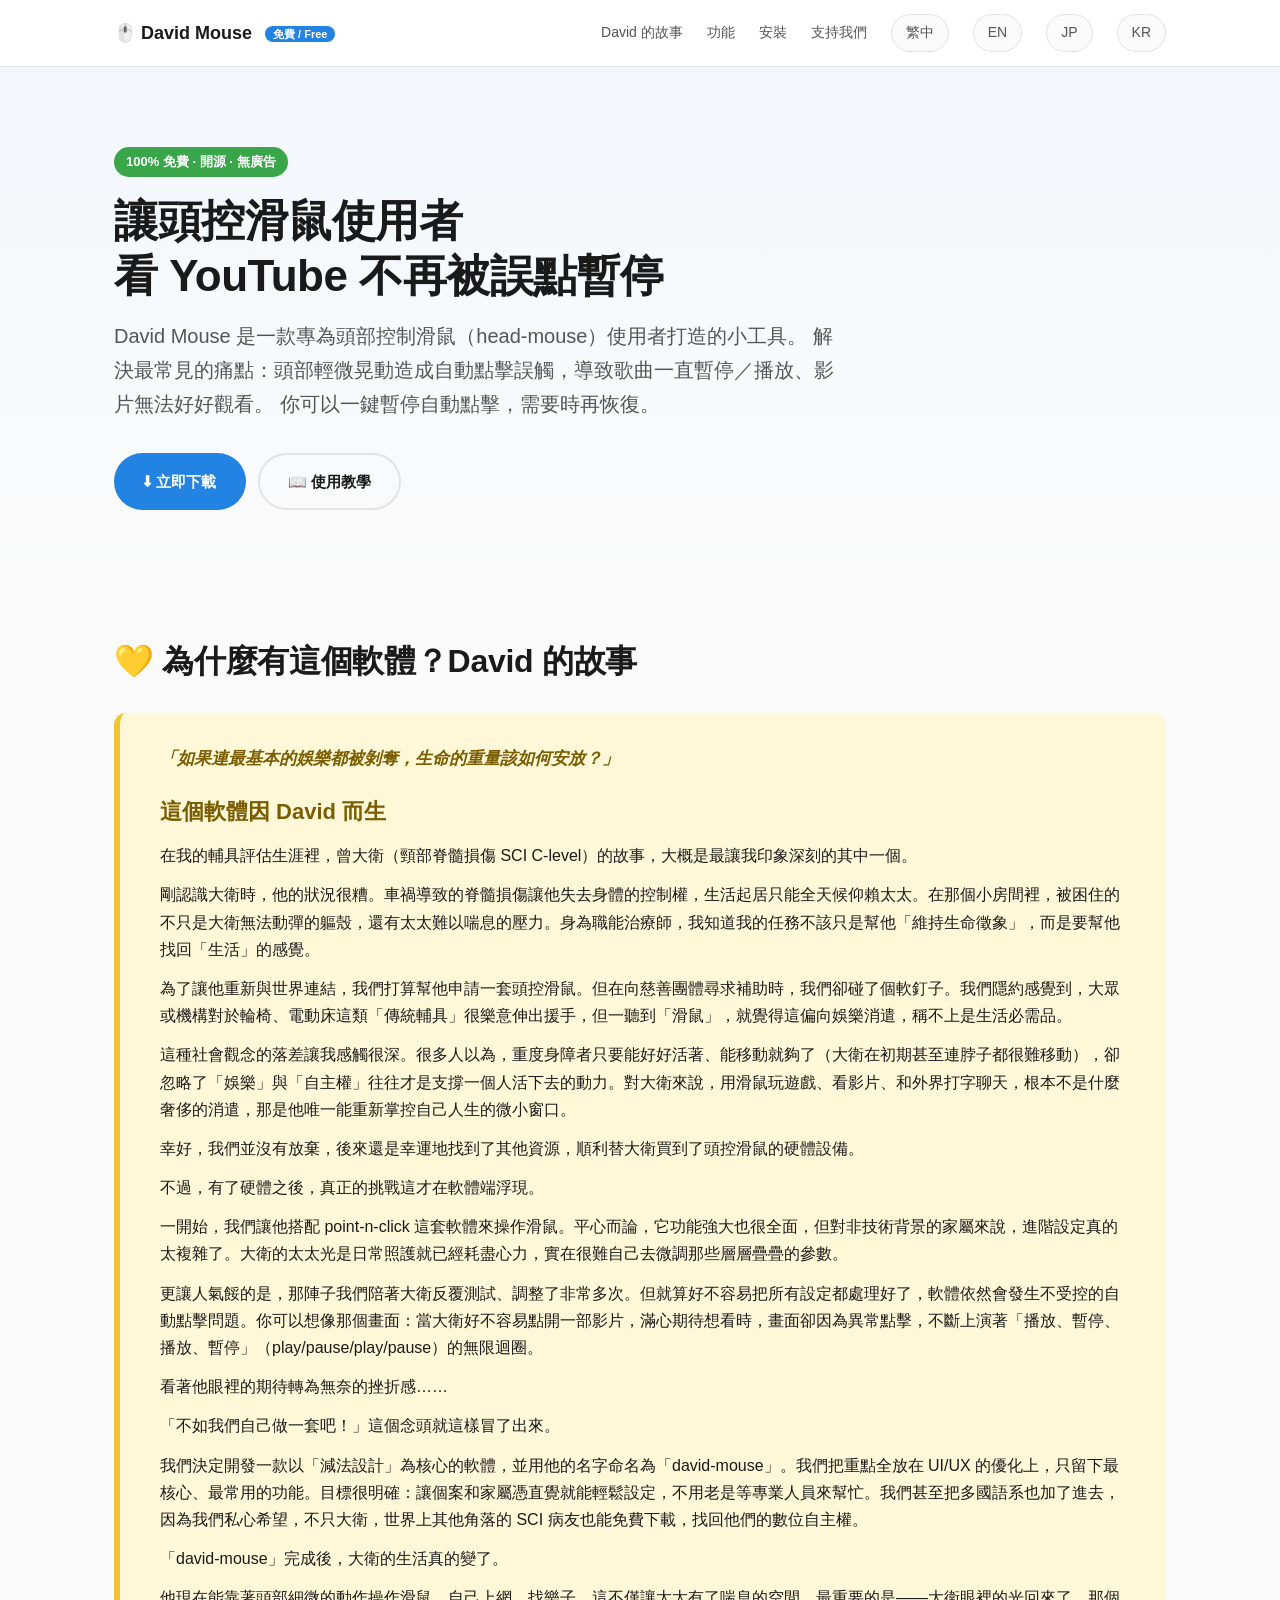
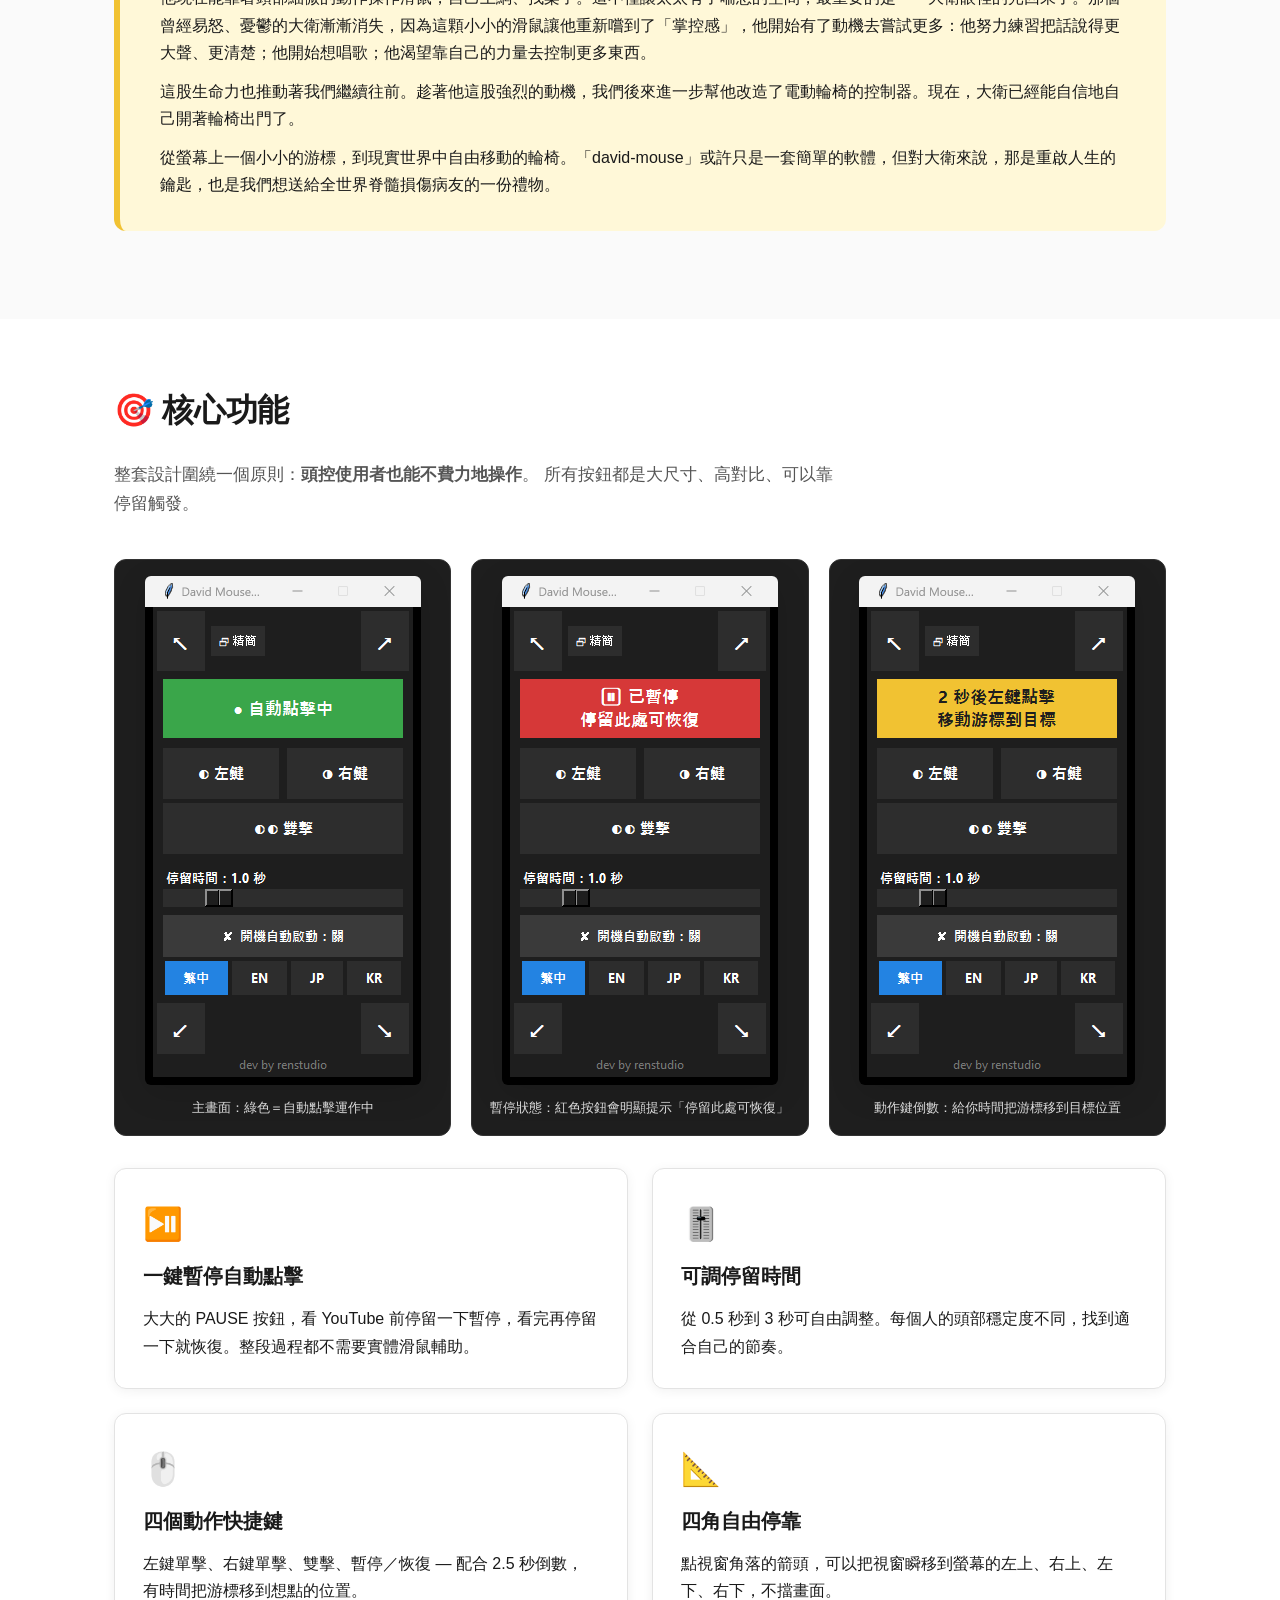
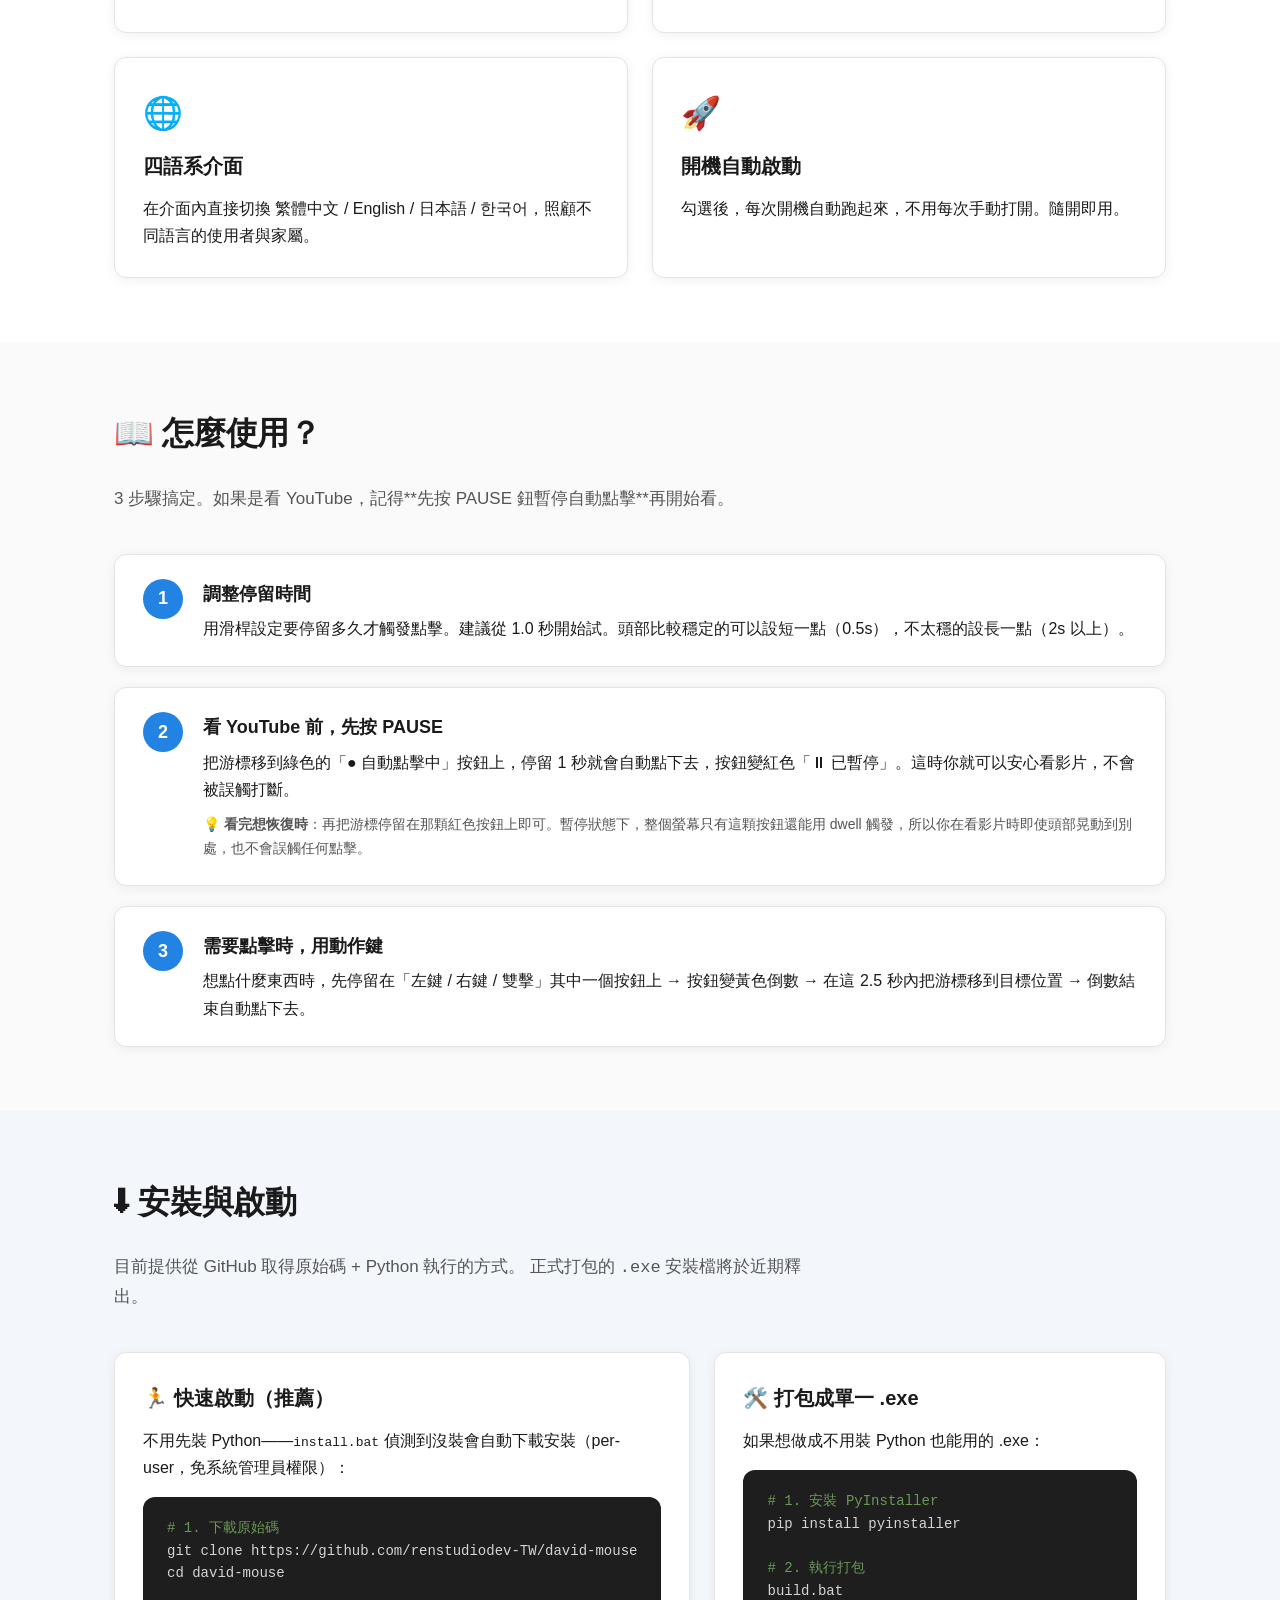
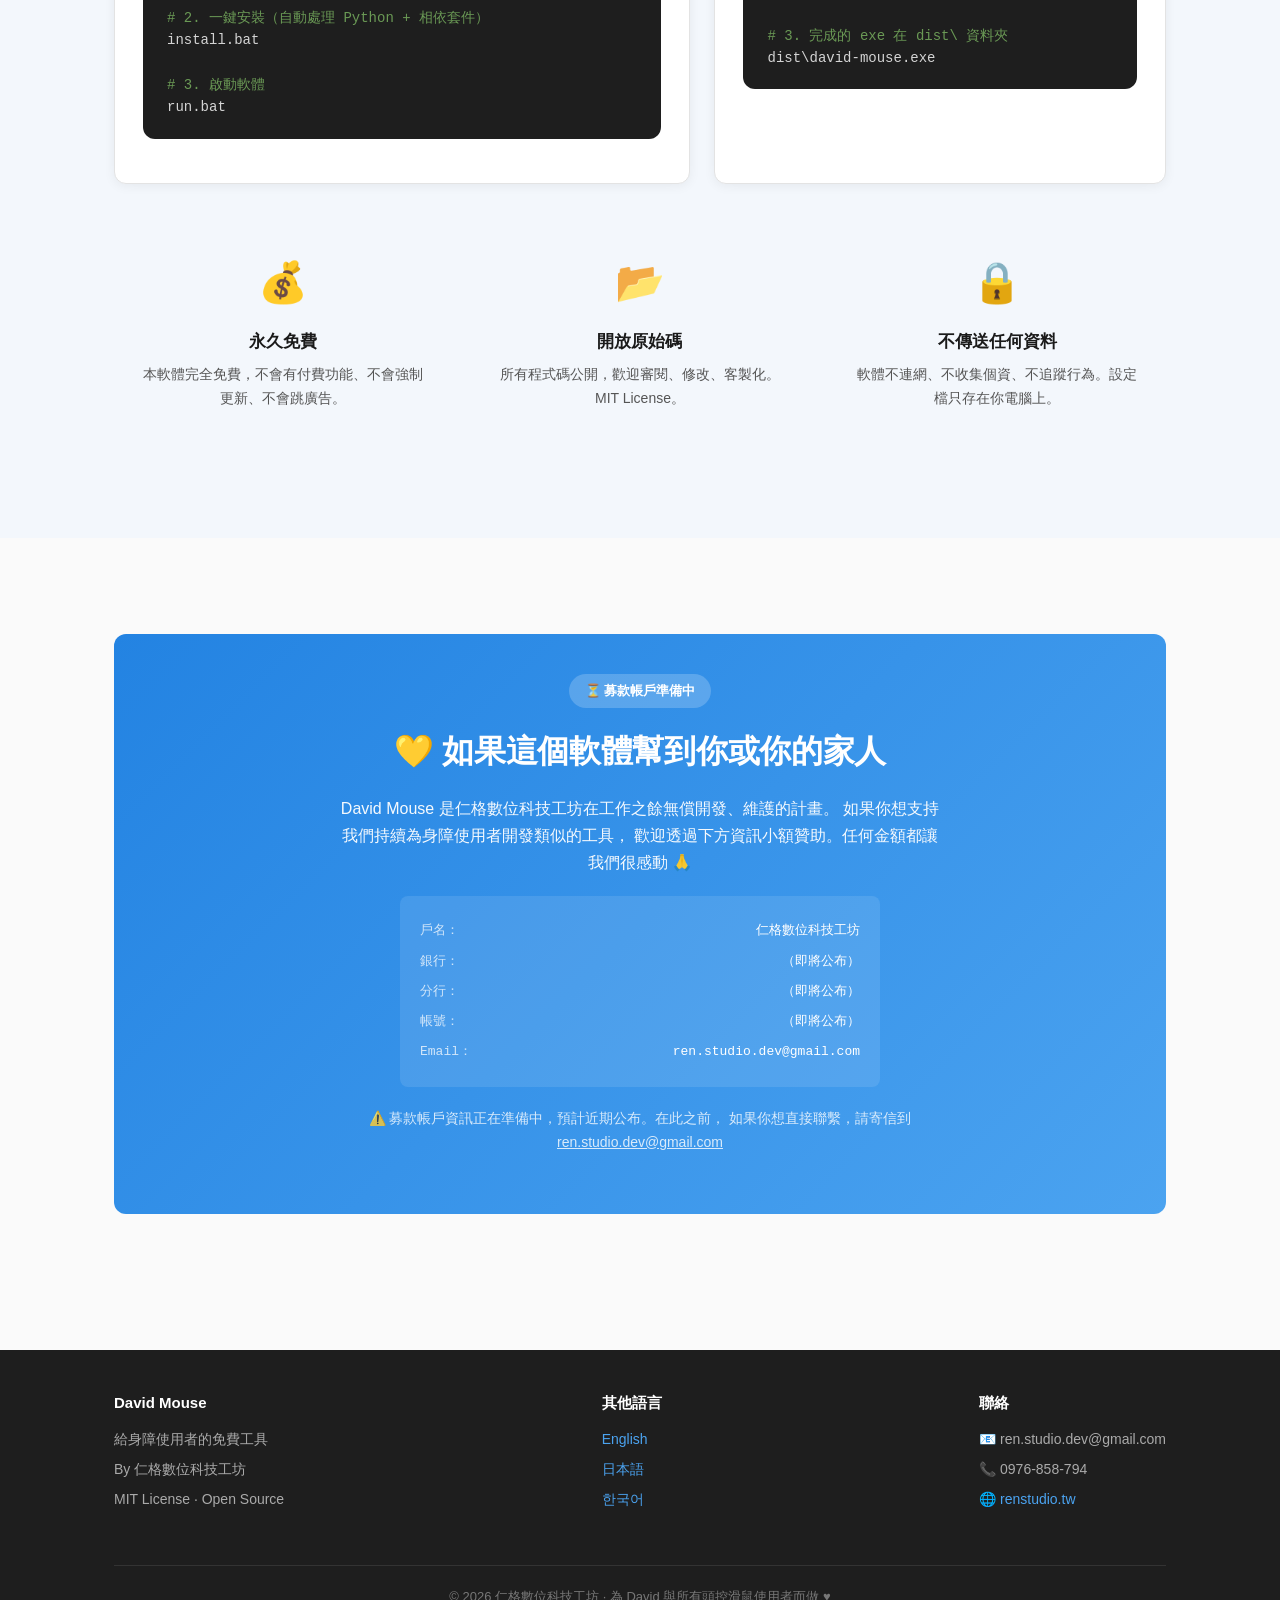
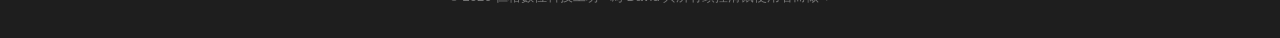
==== commit 8571d596: "更新html內截圖語系" ====
--- a/docs/index.html
+++ b/docs/index.html
@@ -57,28 +57,43 @@
         剛認識大衛時，他的狀況很糟。車禍導致的脊髓損傷讓他失去身體的控制權，生活起居只能全天候仰賴太太。在那個小房間裡，被困住的不只是大衛無法動彈的軀殼，還有太太難以喘息的壓力。身為職能治療師，我知道我的任務不該只是幫他「維持生命徵象」，而是要幫他找回「生活」的感覺。
       </p>
       <p style="margin-bottom: 12px;">
-        為了讓他重新與世界連結，我們打算幫他申請一套頭控滑鼠。但在向慈善團體尋求補助時，我們卻碰了個軟釘子。大眾或機構對於輪椅、電動床這類「傳統輔具」很樂意伸出援手，但一聽到「滑鼠」，就覺得這偏向娛樂消遣，稱不上是生活必需品。
-      </p>
-      <p style="margin-bottom: 12px;">
-        這種社會觀念的落差讓我感觸很深。很多人以為重度身障者只要能好好活著、能移動就夠了，卻忽略了「娛樂」與「自主權」往往才是支撐一個人活下去的動力。對大衛來說，用滑鼠玩遊戲、看影片、和外界打字聊天，根本不是什麼奢侈的消遣——那是他唯一能重新掌控自己人生的微小窗口。
-      </p>
-      <p style="margin-bottom: 12px;">
-        幸好，後來我們還是幸運地找到了其他資源，順利替大衛買到了頭控滑鼠的硬體設備。但有了硬體之後，真正的挑戰才在軟體端浮現。
-      </p>
-      <p style="margin-bottom: 12px;">
-        一開始，我們讓他搭配 point-n-click 這套軟體來操作滑鼠。它功能強大也很全面，但對非技術背景的家屬來說，進階設定實在太複雜了。大衛的太太光是日常照護就已經耗盡心力，很難自己去微調那些層層疊疊的參數。更讓人氣餒的是，就算好不容易把所有設定都處理好了，軟體依然會發生不受控的自動點擊問題——當大衛好不容易點開一部影片，畫面卻因為異常點擊，不斷上演著「播放、暫停、播放、暫停」的無限迴圈。
-      </p>
-      <p style="margin-bottom: 12px;">
-        看著他眼裡的期待轉為無奈的挫折感，「不如我們自己做一套吧！」這個念頭就這樣冒了出來。
-      </p>
-      <p style="margin-bottom: 12px;">
-        我們決定開發一款以「減法設計」為核心的軟體，並用他的名字命名為「david-mouse」。目標只有一個：讓個案和家屬憑直覺就能輕鬆設定，不用老是等專業人員來幫忙。我們甚至加入了多國語系，希望不只大衛，世界上其他角落的脊髓損傷病友也能免費下載，找回他們的數位自主權。
-      </p>
-      <p style="margin-bottom: 12px;">
-        「david-mouse」完成後，大衛的生活真的變了。他現在能靠著頭部細微的動作操作滑鼠，自己上網、找樂子。這不僅讓太太有了喘息的空間，最重要的是——大衛眼裡的光回來了。那個曾經易怒、憂鬱的大衛漸漸消失，因為這顆小小的滑鼠讓他重新嚐到了「掌控感」。他開始努力練習把話說得更大聲、更清楚；他開始想唱歌；他渴望靠自己的力量去控制更多東西。
+        為了讓他重新與世界連結，我們打算幫他申請一套頭控滑鼠。但在向慈善團體尋求補助時，我們卻碰了個軟釘子。我們隱約感覺到，大眾或機構對於輪椅、電動床這類「傳統輔具」很樂意伸出援手，但一聽到「滑鼠」，就覺得這偏向娛樂消遣，稱不上是生活必需品。
+      </p>
+      <p style="margin-bottom: 12px;">
+        這種社會觀念的落差讓我感觸很深。很多人以為，重度身障者只要能好好活著、能移動就夠了（大衛在初期甚至連脖子都很難移動），卻忽略了「娛樂」與「自主權」往往才是支撐一個人活下去的動力。對大衛來說，用滑鼠玩遊戲、看影片、和外界打字聊天，根本不是什麼奢侈的消遣，那是他唯一能重新掌控自己人生的微小窗口。
+      </p>
+      <p style="margin-bottom: 12px;">
+        幸好，我們並沒有放棄，後來還是幸運地找到了其他資源，順利替大衛買到了頭控滑鼠的硬體設備。
+      </p>
+      <p style="margin-bottom: 12px;">
+        不過，有了硬體之後，真正的挑戰這才在軟體端浮現。
+      </p>
+      <p style="margin-bottom: 12px;">
+        一開始，我們讓他搭配 point-n-click 這套軟體來操作滑鼠。平心而論，它功能強大也很全面，但對非技術背景的家屬來說，進階設定真的太複雜了。大衛的太太光是日常照護就已經耗盡心力，實在很難自己去微調那些層層疊疊的參數。
+      </p>
+      <p style="margin-bottom: 12px;">
+        更讓人氣餒的是，那陣子我們陪著大衛反覆測試、調整了非常多次。但就算好不容易把所有設定都處理好了，軟體依然會發生不受控的自動點擊問題。你可以想像那個畫面：當大衛好不容易點開一部影片，滿心期待想看時，畫面卻因為異常點擊，不斷上演著「播放、暫停、播放、暫停」（play/pause/play/pause）的無限迴圈。
+      </p>
+      <p style="margin-bottom: 12px;">
+        看著他眼裡的期待轉為無奈的挫折感……
+      </p>
+      <p style="margin-bottom: 12px;">
+        「不如我們自己做一套吧！」這個念頭就這樣冒了出來。
+      </p>
+      <p style="margin-bottom: 12px;">
+        我們決定開發一款以「減法設計」為核心的軟體，並用他的名字命名為「david-mouse」。我們把重點全放在 UI/UX 的優化上，只留下最核心、最常用的功能。目標很明確：讓個案和家屬憑直覺就能輕鬆設定，不用老是等專業人員來幫忙。我們甚至把多國語系也加了進去，因為我們私心希望，不只大衛，世界上其他角落的 SCI 病友也能免費下載，找回他們的數位自主權。
+      </p>
+      <p style="margin-bottom: 12px;">
+        「david-mouse」完成後，大衛的生活真的變了。
+      </p>
+      <p style="margin-bottom: 12px;">
+        他現在能靠著頭部細微的動作操作滑鼠，自己上網、找樂子。這不僅讓太太有了喘息的空間，最重要的是——大衛眼裡的光回來了。那個曾經易怒、憂鬱的大衛漸漸消失，因為這顆小小的滑鼠讓他重新嚐到了「掌控感」，他開始有了動機去嘗試更多：他努力練習把話說得更大聲、更清楚；他開始想唱歌；他渴望靠自己的力量去控制更多東西。
+      </p>
+      <p style="margin-bottom: 12px;">
+        這股生命力也推動著我們繼續往前。趁著他這股強烈的動機，我們後來進一步幫他改造了電動輪椅的控制器。現在，大衛已經能自信地自己開著輪椅出門了。
       </p>
       <p>
-        趁著這股強烈的動機，我們後來進一步幫他改造了電動輪椅的控制器。現在，大衛已經能自信地自己開著輪椅出門了。從螢幕上一個小小的游標，到現實世界中自由移動的輪椅——「david-mouse」或許只是一套簡單的軟體，但對大衛來說，那是重啟人生的鑰匙，也是我們想送給全世界脊髓損傷病友的一份禮物。
+        從螢幕上一個小小的游標，到現實世界中自由移動的輪椅。「david-mouse」或許只是一套簡單的軟體，但對大衛來說，那是重啟人生的鑰匙，也是我們想送給全世界脊髓損傷病友的一份禮物。
       </p>
     </div>
   </div>
@@ -94,15 +109,15 @@
 
     <div class="shots">
       <figure class="shot">
-        <img src="screenshots/ui-running.png" alt="自動點擊運作中的主介面" loading="lazy">
+        <img src="screenshots/zh-TW/ui-running.png" alt="自動點擊運作中的主介面" loading="lazy">
         <figcaption>主畫面：綠色＝自動點擊運作中</figcaption>
       </figure>
       <figure class="shot">
-        <img src="screenshots/ui-paused.png" alt="自動點擊已暫停" loading="lazy">
+        <img src="screenshots/zh-TW/ui-paused.png" alt="自動點擊已暫停" loading="lazy">
         <figcaption>暫停狀態：紅色按鈕會明顯提示「停留此處可恢復」</figcaption>
       </figure>
       <figure class="shot">
-        <img src="screenshots/ui-countdown.png" alt="倒數模式" loading="lazy">
+        <img src="screenshots/zh-TW/ui-countdown.png" alt="倒數模式" loading="lazy">
         <figcaption>動作鍵倒數：給你時間把游標移到目標位置</figcaption>
       </figure>
     </div>
